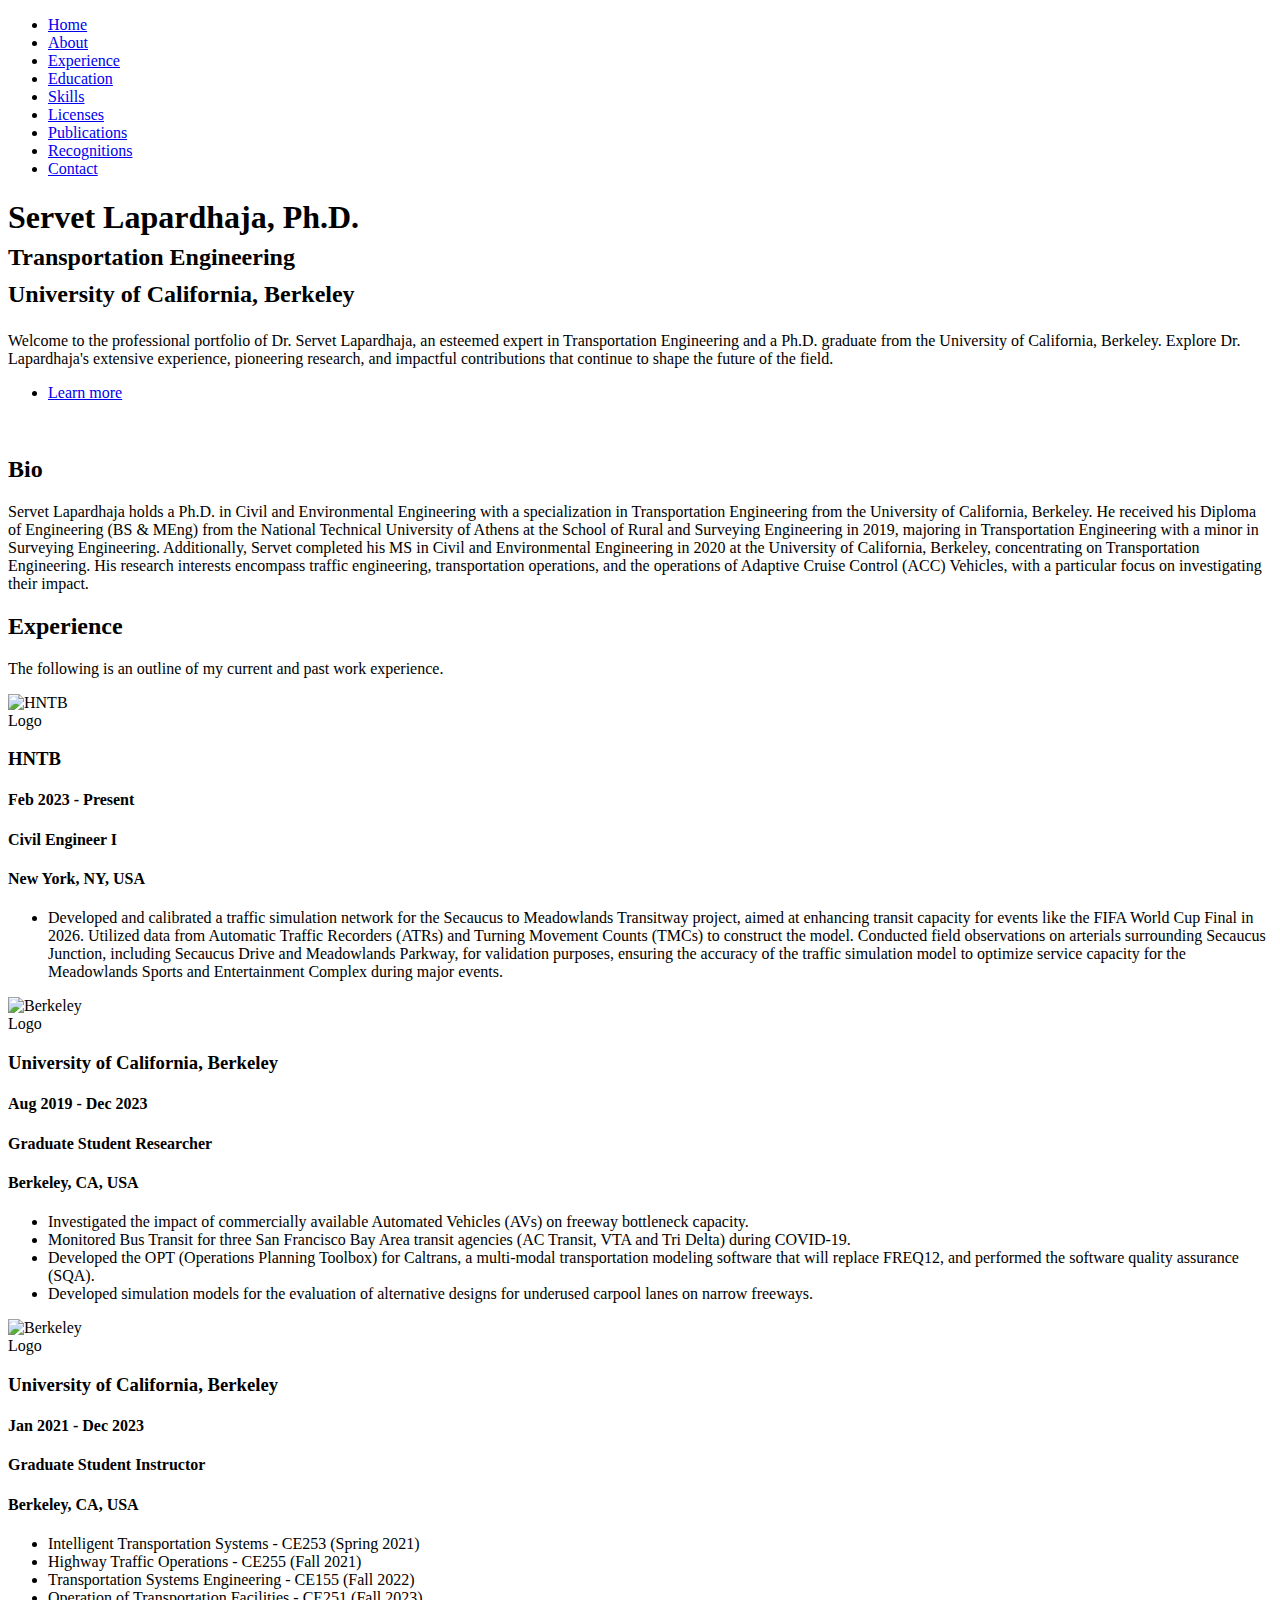
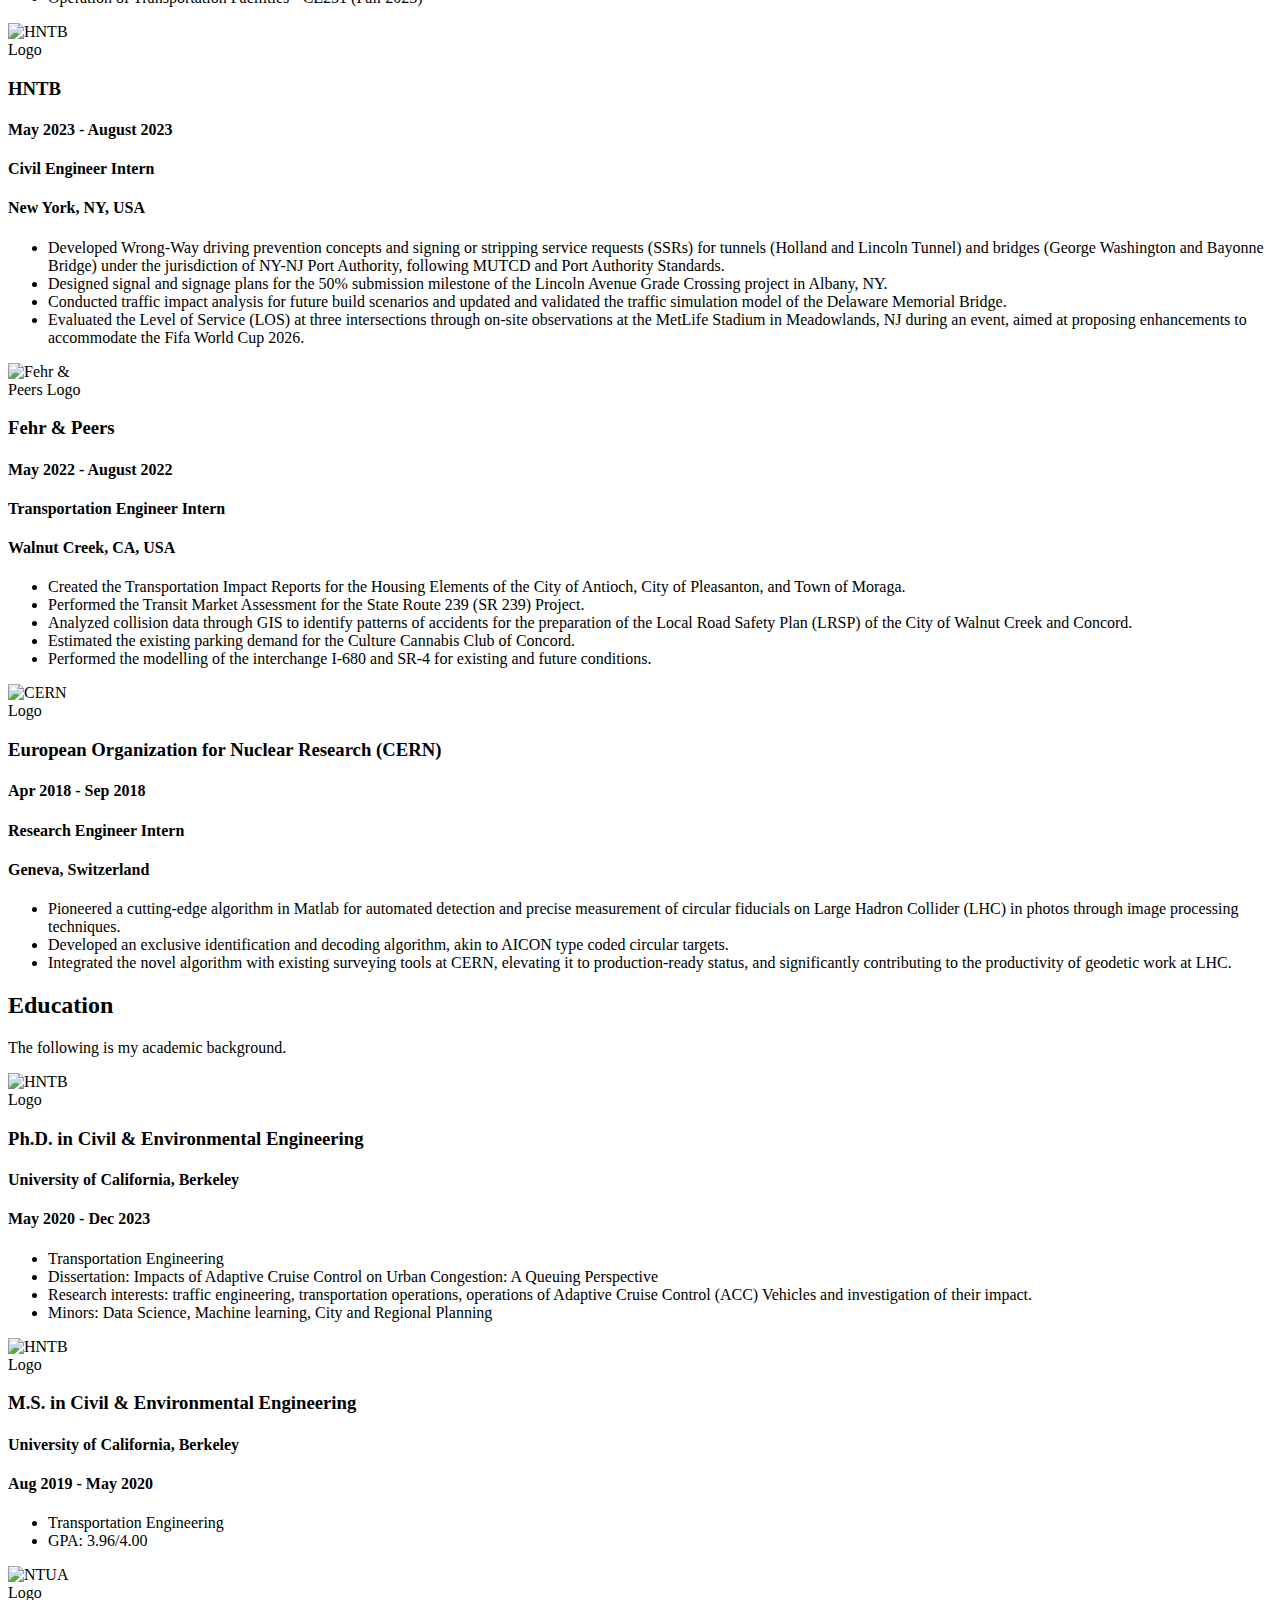
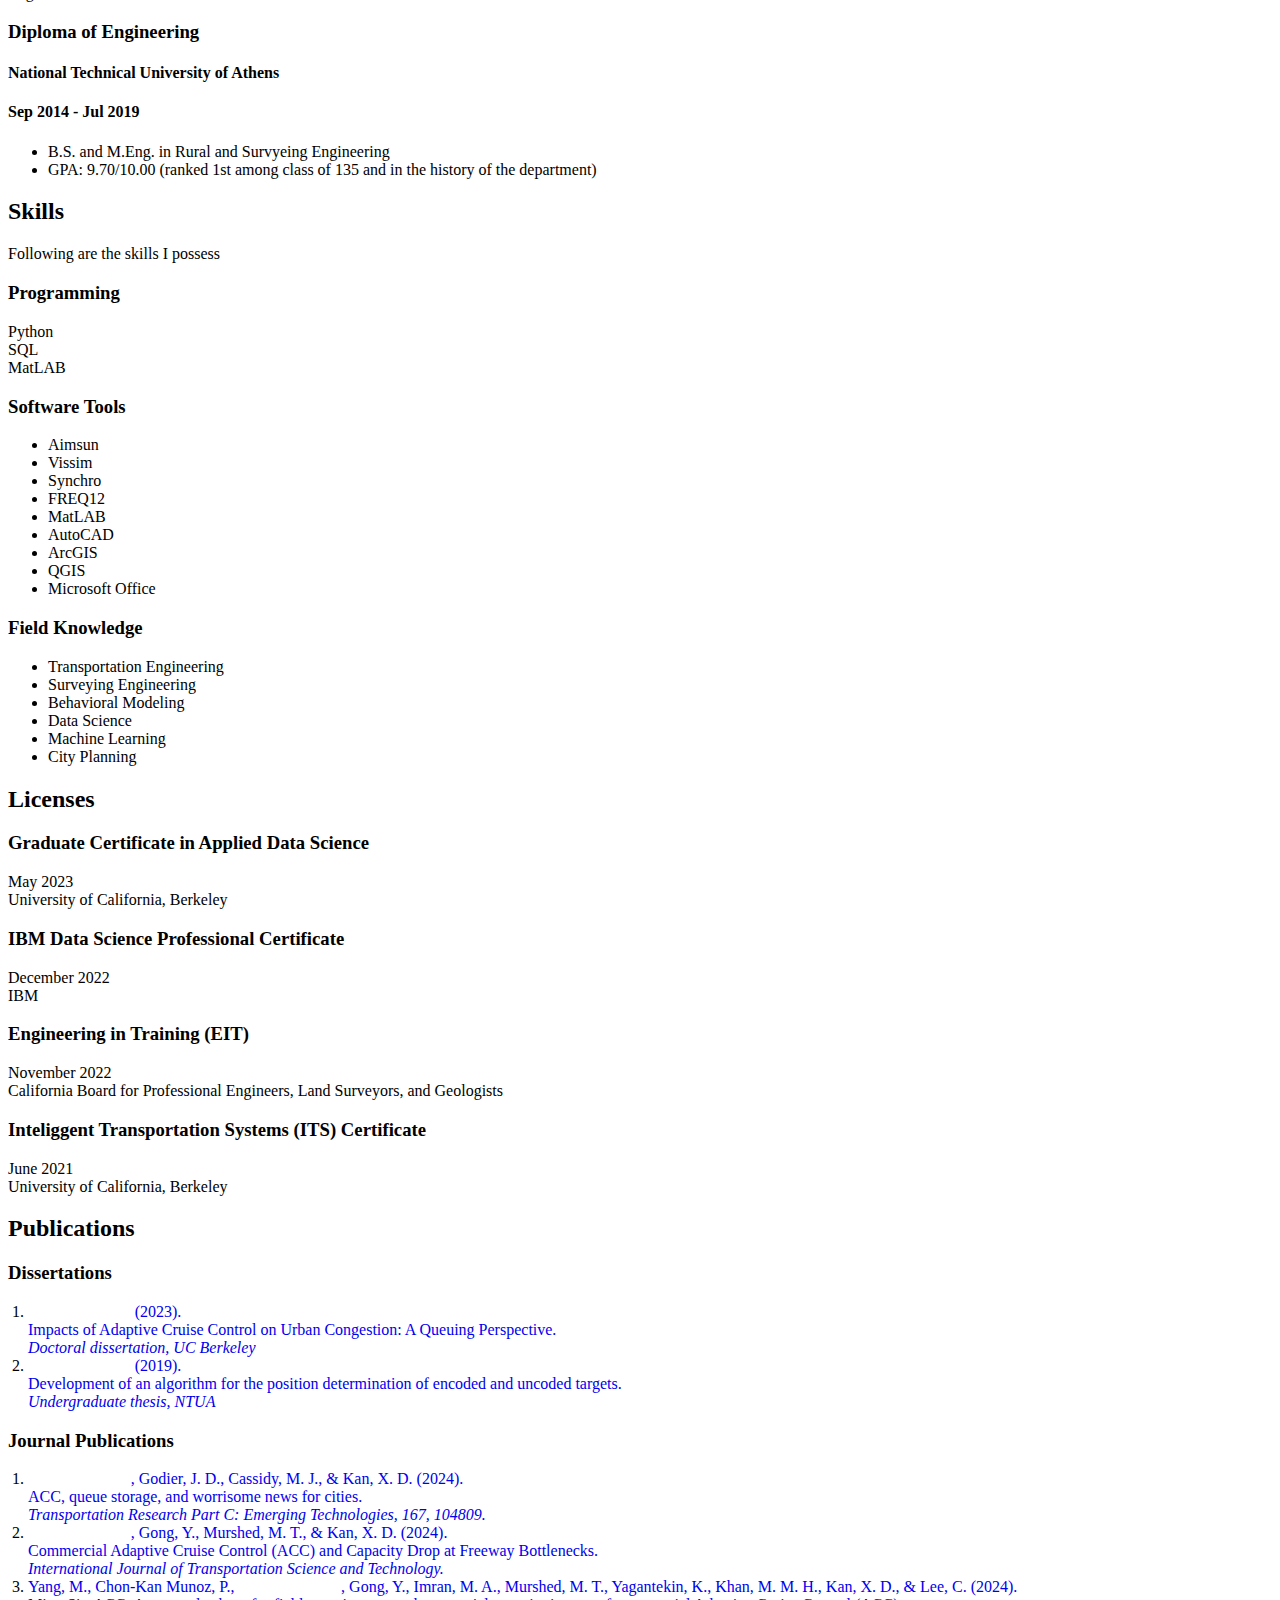
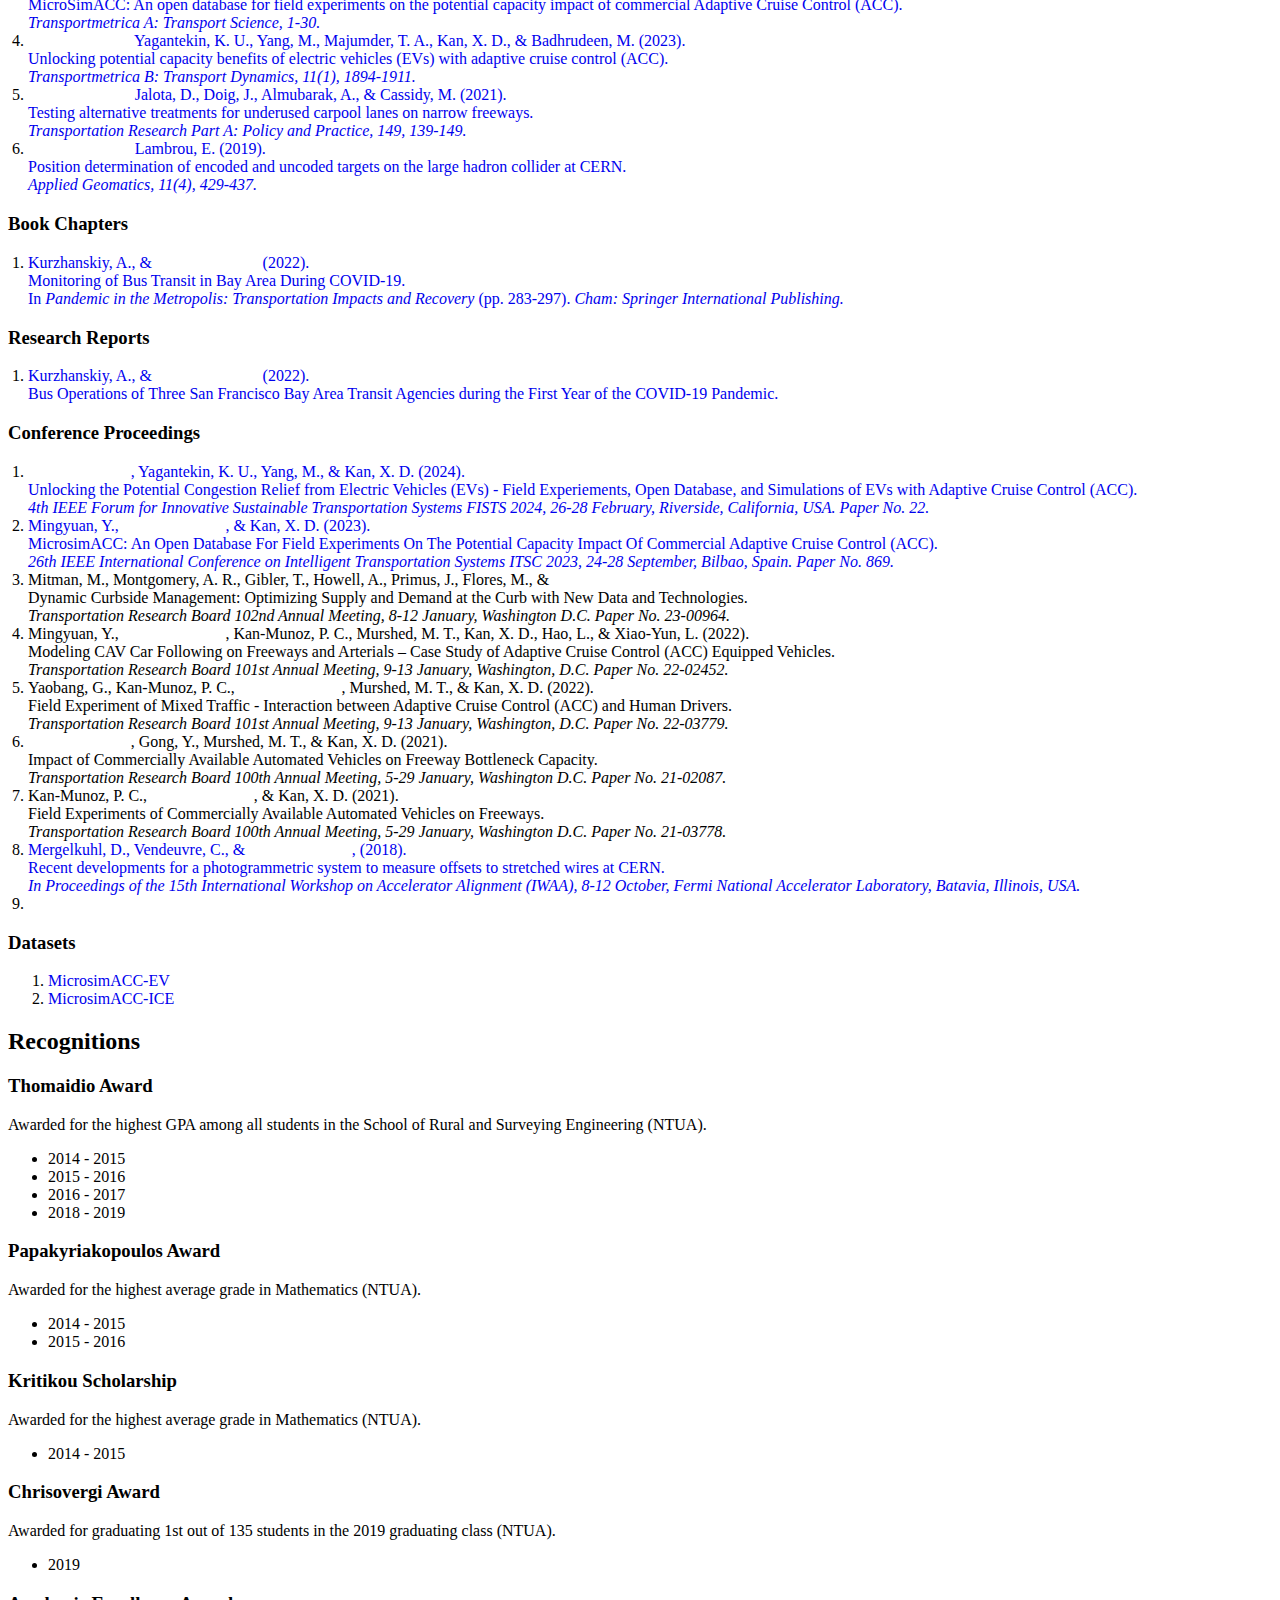
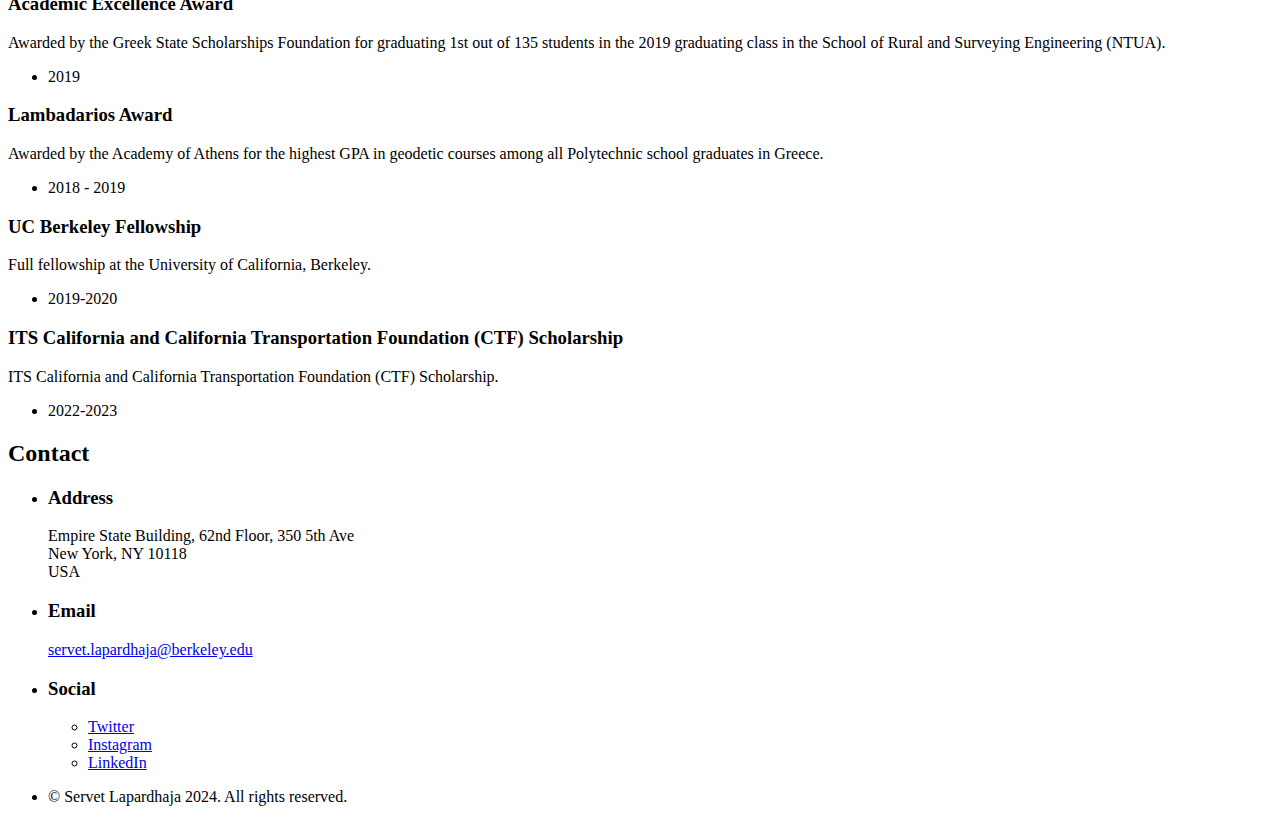
==== index.html @ 812d5b31 "Update index.html" ====
<!DOCTYPE HTML>
<!--
	Hyperspace by HTML5 UP
	html5up.net | @ajlkn
	Free for personal and commercial use under the CCA 3.0 license (html5up.net/license)
-->
<html>
	<head>
		<title>Servet Lapardhaja | Transportation Engineering</title>
		<link rel="icon" href="images/Logo.png" type="image/x-icon">
		<meta charset="utf-8" />
		<meta name="viewport" content="width=device-width, initial-scale=1, user-scalable=no" />
		<link rel="stylesheet" href="assets/css/main.css" />
		<noscript><link rel="stylesheet" href="assets/css/noscript.css" /></noscript>
		<!-- Style for smaller text -->
		<style>
			.small-text {
                font-size: 24px; /* Adjust the size as needed */
                line-height: 1; /* Adjust the line height as needed */
			}

			.company-logo {
				max-width: 75px; /* Adjust the maximum width as needed */
				height: auto; /* Maintain aspect ratio */
			}

			#licenses a {
				text-decoration: none;
				border-bottom: none; /* Removes any dotted or solid lines under the link */
				color: inherit;
			}

			#publications a {
				text-decoration: none;
				border-bottom: none; /* Removes any dotted or solid lines under the link */
			}

						/* Style for the publication list */
			.publication-list {
				list-style-type: decimal; /* Use decimal numbering (1, 2, 3, ...) */
				padding-left: 20px; /* Add some left padding for better readability */
			}

			/* Style for publication titles */
			.publication-list li h3 {
				margin-bottom: 5px; /* Add space below the title */
			}

			/* Mobile Sidebar Toggle Button Styles */
			#mobileSidebarToggle {
			position: fixed;
			top: 10px; /* Adjust the top position as needed */
			left: 10px; /* Adjust the left position as needed */
			cursor: pointer;
			z-index: 1100; /* Make sure it's above the sidebar */
			display: flex;
			flex-direction: column;
			}

			#mobileSidebarToggle span {
			display: block;
			height: 3px;
			width: 20px; /* Adjust the width of the lines as needed */
			background-color: white;
			margin-bottom: 5px; /* Adjust the spacing between lines as needed */
			}

			#mobileSidebar {
				display: none;
				position: fixed;
				width: 100%;
				height: 100%;
				top: 0;
				left: 0;
				background: rgba(0, 0, 0, 0.9);
				z-index: 1000;
			}

			#mobileSidebar nav {
				margin-top: 40px;
			}


			#mobileSidebar a {
			text-decoration: none; /* Remove underline for all links inside the sidebar */
			color: #000; /* Change the color if needed */
			display: block;
			padding: 10px;
			border-bottom: 1px solid #cccccc3f; /* Add a horizontal line between options */
			}

			#mobileSidebar ul {
				list-style: none;
				padding: 0;
				margin: 0;
			}

			#mobileSidebar ul li {
				padding: 10px;
				text-align: center;
			}

			#mobileSidebar ul li a {
				color: white;
				text-decoration: none;
				font-size: 18px;
			}
		</style>
	</head>
	<body class="is-preload">
		<!-- Mobile Sidebar Toggle Button -->
		<div id="mobileSidebarToggle" class="menu-icon">
			<span></span>
			<span></span>
			<span></span>
		</div>
		<!-- Mobile Sidebar -->
		<div id="mobileSidebar">
			<nav>
				<ul>
					<li><a href="#intro" onclick="closeSidebar()">Home </a></li>
					<li><a href="#about" onclick="closeSidebar()">About</a></li>
					<li><a href="#experience" onclick="closeSidebar()">Experience</a></li>
					<li><a href="#education" onclick="closeSidebar()">Education</a></li>
					<li><a href="#skills" onclick="closeSidebar()">Skills</a></li>
					<li><a href="#licenses" onclick="closeSidebar()">Licenses</a></li>
					<li><a href="#publications" onclick="closeSidebar()">Publications</a></li>
					<li><a href="#recognitions" onclick="closeSidebar()">Recognitions</a></li>
					<li><a href="#contact" onclick="closeSidebar()">Contact</a></li>
				</ul>
			</nav>
		</div>
		<!-- Sidebar -->
			<section id="sidebar">
				<div class="inner">
					<nav>
						<ul>
							<li><a href="#intro">Home</a></li>
							<li><a href="#about">About</a></li>
							<li><a href="#experience">Experience</a></li>
							<li><a href="#education">Education</a></li>
							<li><a href="#skills">Skills</a></li>
							<li><a href="#licenses">Licenses</a></li>
							<li><a href="#publications">Publications</a></li>
							<li><a href="#recognitions">Recognitions</a></li>
							<li><a href="#contact">Contact</a></li>
						</ul>
					</nav>
				</div>
			</section>

		<!-- Wrapper -->
			<div id="wrapper">

				<!-- Intro -->
					<section id="intro" class="wrapper style1 fullscreen fade-up">
						<div class="inner">
							<h1>Servet Lapardhaja, Ph.D.<br /><span class="small-text">Transportation Engineering</span><br /><span class="small-text">University of California, Berkeley</span></h1>
							<p>Welcome to the professional portfolio of Dr. Servet Lapardhaja, an esteemed expert in Transportation Engineering and a Ph.D. graduate from the University of California, Berkeley. Explore Dr. Lapardhaja's extensive experience, pioneering research, and impactful contributions that continue to shape the future of the field.</p>
							<ul class="actions">
								<li><a href="#about" class="button scrolly">Learn more</a></li>
							</ul>
						</div>
					</section>

				<!-- about -->
					<section id="about" class="wrapper style2 spotlights">
						<section>
							<a href="#" class="image"><img src="images/profile.jpg" alt="" data-position="25% 25%" /></a>
							<div class="content">
								<div class="inner">
									<h2>Bio</h2>
									<p>
										Servet Lapardhaja holds a Ph.D. in Civil and Environmental Engineering with a specialization in Transportation Engineering from the University of California, Berkeley. He received his Diploma of Engineering (BS & MEng) from the National Technical University of Athens at the School of Rural and Surveying Engineering in 2019, majoring in Transportation Engineering with a minor in Surveying Engineering. Additionally, Servet completed his MS in Civil and Environmental Engineering in 2020 at the University of California, Berkeley, concentrating on Transportation Engineering. His research interests encompass traffic engineering, transportation operations, and the operations of Adaptive Cruise Control (ACC) Vehicles, with a particular focus on investigating their impact.</p>
								</div>
							</div>
						</section>

				<!-- experience -->
					<section id="experience" class="wrapper style3 fade-up">
						<div class="inner">
							<h2>Experience</h2>
							<p>The following is an outline of my current and past work experience.</p>
							<div class="features">
								<section>
									<img src="images/hntb-logo.jfif" alt="HNTB Logo" class="company-logo" />
									<h3>HNTB</h3>
									<h4>Feb 2023 - Present</h4>
									<h4>Civil Engineer I</h4>
									<h4>New York, NY, USA</h4>
									<ul>
										<li>Developed and calibrated a traffic simulation network for the Secaucus to Meadowlands Transitway project, aimed at enhancing transit capacity for events like the FIFA World Cup Final in 2026. Utilized data from Automatic Traffic Recorders (ATRs) and Turning Movement Counts (TMCs) to construct the model. Conducted field observations on arterials surrounding Secaucus Junction, including Secaucus Drive and Meadowlands Parkway, for validation purposes, ensuring the accuracy of the traffic simulation model to optimize service capacity for the Meadowlands Sports and Entertainment Complex during major events.
									</ul>
								</section>
								<section>
									<img src="images/berkeley-logo.jfif" alt="Berkeley Logo" class="company-logo" />
									<h3>University of California, Berkeley</h3>
									<h4>Aug 2019 - Dec 2023</h4>
									<h4>Graduate Student Researcher</h4>
									<h4>Berkeley, CA, USA</h4>
									<ul>
										<li>Investigated the impact of commercially available Automated Vehicles (AVs) on freeway bottleneck capacity. 
										<li>Monitored Bus Transit for three San Francisco Bay Area transit agencies (AC Transit, VTA and Tri Delta) during COVID-19.
										<li>Developed the OPT (Operations Planning Toolbox) for Caltrans, a multi-modal transportation modeling software that will replace FREQ12, and performed the software quality assurance (SQA).
										<li>Developed simulation models for the evaluation of alternative designs for underused carpool lanes on narrow freeways.</li>
									</ul>
								</section>
								<section>
									<img src="images/berkeley-logo.jfif" alt="Berkeley Logo" class="company-logo" />
									<h3>University of California, Berkeley</h3>
									<h4>Jan 2021 - Dec 2023</h4>
									<h4>Graduate Student Instructor</h4>
									<h4>Berkeley, CA, USA</h4>
									<ul>
										<li>Intelligent Transportation Systems - CE253 (Spring 2021)
										<li>Highway Traffic Operations - CE255 (Fall 2021)
										<li>Transportation Systems Engineering - CE155 (Fall 2022)
										<li>Operation of Transportation Facilities - CE251 (Fall 2023)
									</ul>
								</section>
								<section>
									<img src="images/hntb-logo.jfif" alt="HNTB Logo" class="company-logo" />
									<h3>HNTB</h3>
									<h4>May 2023 - August 2023</h4>
									<h4>Civil Engineer Intern</h4>
									<h4>New York, NY, USA</h4>
									<ul>
										<li>Developed Wrong-Way driving prevention concepts and signing or stripping service requests (SSRs) for tunnels (Holland and Lincoln Tunnel) and bridges (George Washington and Bayonne Bridge) under the jurisdiction of NY-NJ Port Authority, following MUTCD and Port Authority Standards.</li>
										<li>Designed signal and signage plans for the 50% submission milestone of the Lincoln Avenue Grade Crossing project in Albany, NY.</li>
										<li>Conducted traffic impact analysis for future build scenarios and updated and validated the traffic simulation model of the Delaware Memorial Bridge.</li>
										<li>Evaluated the Level of Service (LOS) at three intersections through on-site observations at the MetLife Stadium in Meadowlands, NJ during an event, aimed at proposing enhancements to accommodate the Fifa World Cup 2026.</li>
									</ul>
								</section>
								<section>
									<img src="images/fehr-peers.jpg" alt="Fehr & Peers Logo" class="company-logo" />
									<h3>Fehr & Peers</h3>
									<h4>May 2022 - August 2022</h4>
									<h4>Transportation Engineer Intern</h4>
									<h4>Walnut Creek, CA, USA</h4>
									<ul>
										<li>Created the Transportation Impact Reports for the Housing Elements of the City of Antioch, City of Pleasanton, and Town of Moraga.</li>
										<li>Performed the Transit Market Assessment for the State Route 239 (SR 239) Project.</li>
										<li>Analyzed collision data through GIS to identify patterns of accidents for the preparation of the Local Road Safety Plan (LRSP) of the City of Walnut Creek and Concord.</li>
										<li>Estimated the existing parking demand for the Culture Cannabis Club of Concord.</li>
										<li>Performed the modelling of the interchange I-680 and SR-4 for existing and future conditions.</li>
									</ul>
								</section>
								<section>
									<img src="images/cern-logo.jpg" alt="CERN Logo" class="company-logo" />
									<h3>European Organization for Nuclear Research (CERN)</h3>
									<h4>Apr 2018 - Sep 2018</h4>
									<h4>Research Engineer Intern</h4>
									<h4>Geneva, Switzerland</h4>
									<ul>
										<li>Pioneered a cutting-edge algorithm in Matlab for automated detection and precise measurement of circular fiducials on Large Hadron Collider (LHC) in photos through image processing techniques.</li>
										<li>Developed an exclusive identification and decoding algorithm, akin to AICON type coded circular targets.</li>
										<li>Integrated the novel algorithm with existing surveying tools at CERN, elevating it to production-ready status, and significantly contributing to the productivity of geodetic work at LHC.</li>
									</ul>
								</section>
							</div>
						</div>
					</section>


				<!-- Education -->
				<section id="education" class="wrapper style1 fade-up">
					<div class="inner">
						<h2>Education</h2>
						<p>The following is my academic background.</p>
						<div class="features">
							<section>
								<img src="images/berkeley-logo.jfif" alt="HNTB Logo" class="company-logo" />
								<h3>Ph.D. in Civil & Environmental Engineering</h3>
								<h4>University of California, Berkeley</h4>
								<h4>May 2020 - Dec 2023</h4>
								<ul>
									<li>Transportation Engineering
									<li>Dissertation: Impacts of Adaptive Cruise Control on Urban Congestion: A Queuing Perspective
									<li>Research interests: traffic engineering, transportation operations, operations of Adaptive Cruise Control (ACC) Vehicles and investigation of their impact.
									<li>Minors: Data Science, Machine learning, City and Regional Planning
								</ul>
							</section>
							<section>
								<img src="images/berkeley-logo.jfif" alt="HNTB Logo" class="company-logo" />
								<h3>M.S. in Civil & Environmental Engineering</h3>
								<h4>University of California, Berkeley</h4>
								<h4>Aug 2019 - May 2020</h4>
								<ul>
									<li>Transportation Engineering
									<li>GPA: 3.96/4.00
								</ul>
							</section>
							<section>
								<img src="images/ntua-logo.jpg" alt="NTUA Logo" class="company-logo" />
								<h3>Diploma of Engineering</h3>
								<h4>National Technical University of Athens</h4>
								<h4>Sep 2014 - Jul 2019</h4>
								<ul>
									<li>B.S. and M.Eng. in Rural and Survyeing Engineering
									<li>GPA: 9.70/10.00 (ranked 1st among class of 135 and in the history of the department)
								</ul>
							</section>
							<section>

								<ul>
								</ul>
							</section>
						</div>
					</div>
				</section>


				<!-- Skills -->
				<section id="skills" class="wrapper style2 fade-up">
					<div class="inner">
						<h2>Skills</h2>
						<p>Following are the skills I possess</p>
						<div class="features">
							<section>
								<span class="icon solid major fa-code"></span>
								<h3>Programming</h3>
									<li>Python
									<li>SQL
									<li>MatLAB
								</ul>
							</section>
							<section>
								<span class="icon solid major fa-tools"></span>
								<h3>Software Tools</h3>
								<ul>
									<li>Aimsun
									<li>Vissim
									<li>Synchro
									<li>FREQ12
									<li>MatLAB
									<li>AutoCAD
									<li>ArcGIS
									<li>QGIS
									<li>Microsoft Office
								</ul>
							</section>
							<section>
								<span class="icon solid major fa-briefcase"></span>
								<h3>Field Knowledge</h4>
								<ul>
									<li>Transportation Engineering
									<li>Surveying Engineering
									<li>Behavioral Modeling	
									<li>Data Science
									<li>Machine Learning
									<li>City Planning		
								</ul>
							</section>
							<section>

								<ul>
								</ul>
							</section>
						</div>
					</div>
				</section>


				<!-- Licenses -->
				<section id="licenses" class="wrapper style1 fade-up">
					<div class="inner">
						<h2>Licenses</h2>
							<section>
								<h3>Graduate Certificate in Applied Data Science</h3>
								<p>May 2023 
								<br>University of California, Berkeley</p>
							</section>
							<section>
								<h3><a href="https://www.coursera.org/account/accomplishments/specialization/certificate/45Y8SQ6S2AE6" target="_blank">IBM Data Science Professional Certificate</a></h3>
								<p>December 2022 
								<br>IBM</p>
							</section>
							<section>
								<h3><a href="https://account.ncees.org/rn/2076739-1553832-6fdd2c0" target="_blank">Engineering in Training (EIT)</a></h3>
								<p>November 2022 
								<br>California Board for Professional Engineers, Land Surveyors, and Geologists</p>
							</section>
							<section>
								<h3>Inteliggent Transportation Systems (ITS) Certificate</h3>
								<p>June 2021 
								<br>University of California, Berkeley</p>
							</section>
						</div>
					</section>

					<!-- Publications -->
					<section id="publications" class="wrapper style1 fade-up">
						<div class="inner">
							<h2>Publications</h2>


							<!-- Dissertations -->
							<span class="icon solid major fa-book-open"></span>
							<h3>Dissertations</h3>
							<ol class="publication-list">
								<li>
									<a href="https://escholarship.org/uc/item/36d9r9cw" target="_blank" style="text-decoration: none;">
										<b style="color: white;"> Lapardhaja, S.</b> (2023). <br>
										Impacts of Adaptive Cruise Control on Urban Congestion: A Queuing Perspective. <br>
										<em>Doctoral dissertation, UC Berkeley</em>
									</a>
								</li>

								<li>
									<a href="https://dspace.lib.ntua.gr/xmlui/bitstream/handle/123456789/49080/Report_Servet_Lapardhaja_final.pdf?sequence=1" target="_blank" style="text-decoration: none;">
										<b style="color: white;"> Lapardhaja, S.</b> (2019). <br>
										Development of an algorithm for the position determination of encoded and uncoded targets. <br>
										<em>Undergraduate thesis, NTUA</em>
									</a>
								</li>
							</ol>

							<!-- Journal Publications -->
							<span class="icon solid major fa-newspaper"></span>
							<h3>Journal Publications</h3>
							<ol class="publication-list">

								<li>
									<a href="https://doi.org/10.1016/j.trc.2024.104809" target="_blank" style="text-decoration: none;">
										<b style="color: white;">Lapardhaja, S.</b>, Godier, J. D., Cassidy, M. J., & Kan, X. D. (2024).<br>
										ACC, queue storage, and worrisome news for cities.<br>
										<em>Transportation Research Part C: Emerging Technologies, 167, 104809.</em>
									</a>
								</li>	
								<li>
									<a href="https://doi.org/10.1016/j.ijtst.2024.07.011" target="_blank" style="text-decoration: none;">
										<b style="color: white;">Lapardhaja, S.</b>, Gong, Y., Murshed, M. T., & Kan, X. D. (2024).<br>
										Commercial Adaptive Cruise Control (ACC) and Capacity Drop at Freeway Bottlenecks.<br>
										<em>International Journal of Transportation Science and Technology.</em>
									</a>
								</li>								
								<li>
									<a href="https://doi.org/10.1080/23249935.2024.2349921" target="_blank" style="text-decoration: none;">
										Yang, M., Chon-Kan Munoz, P., <b style="color: white;">Lapardhaja, S.</b>, Gong, Y., Imran, M. A., Murshed, M. T., Yagantekin, K., Khan, M. M. H., Kan, X. D., & Lee, C. (2024).<br>
										MicroSimACC: An open database for field experiments on the potential capacity impact of commercial Adaptive Cruise Control (ACC).<br>
										<em>Transportmetrica A: Transport Science, 1-30.</em>
									</a>
								</li>
								<li>
									<a href="https://doi.org/10.1080/21680566.2023.2271668" target="_blank" style="text-decoration: none;">
										<b style="color: white;">Lapardhaja, S.</b>
										Yagantekin, K. U., Yang, M., Majumder, T. A., Kan, X. D., & Badhrudeen, M. (2023).<br>
										Unlocking potential capacity benefits of electric vehicles (EVs) with adaptive cruise control (ACC).<br>
										<em>Transportmetrica B: Transport Dynamics, 11(1), 1894-1911.</em>
									</a>
								</li>
								<li>
									<a href="https://doi.org/10.1016/j.tra.2021.05.002" target="_blank" style="text-decoration: none;">
										<b style="color: white;">Lapardhaja, S.</b>
										Jalota, D., Doig, J., Almubarak, A., & Cassidy, M. (2021).<br>
										Testing alternative treatments for underused carpool lanes on narrow freeways.<br>
										<em>Transportation Research Part A: Policy and Practice, 149, 139-149.</em>
									</a>
								</li>
								<li>
									<a href="https://doi.org/10.1007/s12518-019-00274-7" target="_blank" style="text-decoration: none;">
										<b style="color: white;">Lapardhaja, S.</b>
										Lambrou, E. (2019).<br>
										Position determination of encoded and uncoded targets on the large hadron collider at CERN.<br>
										<em>Applied Geomatics, 11(4), 429-437.</em>
									</a>
								</li>
								<!-- Add more journal publications as needed -->
							</ol>

							<!-- Book Chapters -->
							<span class="icon solid major fa-book"></span>
							<h3>Book Chapters</h3>
							<ol class="publication-list">
								<li>
									<a href="https://link.springer.com/chapter/10.1007/978-3-031-00148-2_18" target="_blank" style="text-decoration: none;">
										Kurzhanskiy, A., & <b style="color: white;"> Lapardhaja, S.</b> (2022). <br>
										Monitoring of Bus Transit in Bay Area During COVID-19. <br>
										In <em>Pandemic in the Metropolis: Transportation Impacts and Recovery</em> (pp. 283-297). <em>Cham: Springer International Publishing.</em>
									</a>
								</li>
								<!-- Add more book chapters as needed -->
							</ol>

							<!-- Research Reports -->
							<span class="icon solid major fa-atlas"></span>
							<h3>Research Reports</h3>
							<ol class="publication-list">
								<li>
									<a href="https://escholarship.org/uc/item/5cf8s117" target="_blank" style="text-decoration: none;">
										Kurzhanskiy, A., & <b style="color: white;"> Lapardhaja, S.</b> (2022). <br>
										Bus Operations of Three San Francisco Bay Area Transit Agencies during the First Year of the COVID-19 Pandemic.
									</a>
								</li>
								<!-- Add more research reports as needed -->
							</ol>

							<!-- Conference Proceedings -->
							<span class="icon solid major fa-desktop"></span>
							<h3>Conference Proceedings</h3>
							<ol class="publication-list">

								<li>
									<a href="https://doi.org/10.1109/FISTS60717.2024.10485597" target="_blank" style="text-decoration: none;">
										<b style="color: white;">Lapardhaja, S.</b>, Yagantekin, K. U., Yang, M., & Kan, X. D. (2024).<br>
										Unlocking the Potential Congestion Relief from Electric Vehicles (EVs) - Field Experiements, Open Database, and Simulations of EVs with Adaptive Cruise Control (ACC).<br>
										<em>4th IEEE Forum for Innovative Sustainable Transportation Systems FISTS 2024, 26-28 February, Riverside, California, USA. Paper No. 22.</em>
									</a>
								<li>
									<a href="https://doi.org/10.1109/ITSC57777.2023.10421910" target="_blank" style="text-decoration: none;">
										Mingyuan, Y., <b style="color: white;"> Lapardhaja, S.</b>, & Kan, X. D. (2023).<br>
										MicrosimACC: An Open Database For Field Experiments On The Potential Capacity Impact Of Commercial Adaptive Cruise Control (ACC). <br>
										<em>26th IEEE International Conference on Intelligent Transportation Systems ITSC 2023, 24-28 September, Bilbao, Spain. Paper No. 869.</em>
									</a>
								</li>
								<li>
									Mitman, M., Montgomery, A. R., Gibler, T., Howell, A., Primus, J., Flores, M., & <b style="color: white;"> Lapardhaja, S. (2023).</b> <br>
									Dynamic Curbside Management: Optimizing Supply and Demand at the Curb with New Data and Technologies.<br>
									<em>Transportation Research Board 102nd Annual Meeting, 8-12 January, Washington D.C. Paper No. 23-00964.</em>
								</li>
								<li>
									Mingyuan, Y., <b style="color: white;"> Lapardhaja, S.</b>, Kan-Munoz, P. C., Murshed, M. T., Kan, X. D., Hao, L., &  Xiao-Yun, L. (2022).<br>
									Modeling CAV Car Following on Freeways and Arterials – Case Study of Adaptive Cruise Control (ACC) Equipped Vehicles.<br>
									<em>Transportation Research Board 101st Annual Meeting, 9-13 January, Washington, D.C. Paper No. 22-02452.</em>
								</li>
								<li>
									Yaobang, G., Kan-Munoz, P. C., <b style="color: white;"> Lapardhaja, S.</b>, Murshed, M. T., & Kan, X. D. (2022).<br>
									Field Experiment of Mixed Traffic - Interaction between Adaptive Cruise Control (ACC) and Human Drivers.<br>
									<em>Transportation Research Board 101st Annual Meeting, 9-13 January, Washington, D.C. Paper No. 22-03779.</em>
								</li>
								<li>
									<b style="color: white;"> Lapardhaja, S.</b>, Gong, Y., Murshed, M. T., & Kan, X. D. (2021).<br>
									Impact of Commercially Available Automated Vehicles on Freeway Bottleneck Capacity.<br>
									<em>Transportation Research Board 100th Annual Meeting, 5-29 January, Washington D.C. Paper No. 21-02087.</em>
								</li>
								<li>
									Kan-Munoz, P. C., <b style="color: white;"> Lapardhaja, S.</b>, & Kan, X. D. (2021). <br>
									Field Experiments of Commercially Available Automated Vehicles on Freeways.<br>
									<em>Transportation Research Board 100th Annual Meeting, 5-29 January, Washington D.C. Paper No. 21-03778.</em>
								</li>
								<li>
									<a href="https://indico.fnal.gov/event/16262/contributions/36457/attachments/22541/27959/IWAA2018_WirePhotogrammetry_Final.pdf" target="_blank" style="text-decoration: none;">
										Mergelkuhl, D., Vendeuvre, C., & <b style="color: white;"> Lapardhaja, S.</b>, (2018). <br>
										Recent developments for a photogrammetric system to measure offsets to stretched wires at CERN.<br>
										<em>In Proceedings of the 15th International Workshop on Accelerator Alignment (IWAA), 8-12 October, Fermi National Accelerator Laboratory, Batavia, Illinois, USA.</em>
									</a>
								<li>
								<!-- Add more conference proceedings as needed -->
							</ol>


							<!-- Datasets -->
							<span class="icon solid major fa-database"></span>
							<h3>Datasets</h3>
							<ol class="datasets">
								<li>
									<a href="https://github.com/microSIM-ACC/EV" target="_blank" style="text-decoration: none;">
										MicrosimACC-EV<br>
									</a>
								</li>

								<li>
									<a href="https://github.com/microSIM-ACC/ICE" target="_blank" style="text-decoration: none;">
										MicrosimACC-ICE<br>
									</a>
								</li>
							</ol>
						</div>
					</section>


					<!-- Recognitions -->
					<section id="recognitions" class="wrapper style1 fade-up">
						<div class="inner">
							<h2>Recognitions</h2>

							<!-- Thomaidio Award -->
							<section>
								<h3>Thomaidio Award</h3>
								<p>Awarded for the highest GPA among all students in the School of Rural and Surveying Engineering (NTUA).</p>
								<ul>
									<li>2014 - 2015</li>
									<li>2015 - 2016</li>
									<li>2016 - 2017</li>
									<li>2018 - 2019</li>
								</ul>
							</section>

							<!-- Papakyriakopoulos Award -->
							<section>
								<h3>Papakyriakopoulos Award</h3>
								<p>Awarded for the highest average grade in Mathematics (NTUA).</p>
								<ul>
									<li>2014 - 2015</li>
									<li>2015 - 2016</li>
								</ul>
							</section>

							<!-- Kritikou Scholarship -->
							<section>
								<h3>Kritikou Scholarship</h3>
								<p>Awarded for the highest average grade in Mathematics (NTUA).</p>
								<ul>
									<li>2014 - 2015</li>
								</ul>
							</section>

							<!-- Chrisovergi Award -->
							<section>
								<h3>Chrisovergi Award</h3>
								<p>Awarded for graduating 1st out of 135 students in the 2019 graduating class (NTUA).</p>
								<ul>
									<li>2019</li>
								</ul>
							</section>

							<!-- Academic Excellence Award -->
							<section>
								<h3>Academic Excellence Award</h3>
								<p>Awarded by the Greek State Scholarships Foundation for graduating 1st out of 135 students in the 2019 graduating class in the School of Rural and Surveying Engineering (NTUA).</p>
								<ul>
									<li>2019</li>
								</ul>
							</section>

							<!-- Lambadarios Award -->
							<section>
								<h3>Lambadarios Award</h3>
								<p>Awarded by the Academy of Athens for the highest GPA in geodetic courses among all Polytechnic school graduates in Greece.</p>
								<ul>
									<li>2018 - 2019</li>
								</ul>
							</section>

							<!-- UC Berkeley Fellowship -->
							<section>
								<h3>UC Berkeley Fellowship</h3>
								<p>Full fellowship at the University of California, Berkeley.</p>
								<ul>
									<li>2019-2020</li>
								</ul>
							</section>

							<!-- ITS California and CTF Scholarship -->
							<section>
								<h3>ITS California and California Transportation Foundation (CTF) Scholarship</h3>
								<p>ITS California and California Transportation Foundation (CTF) Scholarship.</p>
								<ul>
									<li>2022-2023</li>
								</ul>
							</section>
						</div>
					</section>
					<!-- Contact -->
				<section id="contact" class="wrapper style2 fade-up">
					<div class="inner">
						<h2>Contact</h2>
							<section>
								<ul class="contact">
									<li>
										<h3>Address</h3>
										<span>Empire State Building, 62nd Floor, 350 5th Ave<br />
											New York, NY 10118<br />
										USA</span>
									</li>
									<li>
										<h3>Email</h3>
										<a href="mailto:servet.lapardhaja@berkeley.edu">servet.lapardhaja@berkeley.edu</a>
									</li>
									<li>
										<h3>Social</h3>
										<ul class="icons">
											<li><a href="https://twitter.com/servetlap?lang=en" class="icon brands fa-twitter"><span class="label">Twitter</span></a></li>
											<li><a href="https://www.instagram.com/sevilap29/" class="icon brands fa-instagram"><span class="label">Instagram</span></a></li>
											<li><a href="https://www.linkedin.com/in/servetlapardhaja/" class="icon brands fa-linkedin-in"><span class="label">LinkedIn</span></a></li>
										</ul>
									</li>
								</ul>
							</section>
						</div>
					</div>
				</section>

			</div>

		<!-- Footer -->
			<footer id="footer" class="wrapper style1-alt">
				<div class="inner">
					<ul class="menu">
						<li>&copy; Servet Lapardhaja 2024. All rights reserved.
					</ul>
				</div>
			</footer>

		<!-- Scripts -->
			<script src="assets/js/jquery.min.js"></script>
			<script src="assets/js/jquery.scrollex.min.js"></script>
			<script src="assets/js/jquery.scrolly.min.js"></script>
			<script src="assets/js/browser.min.js"></script>
			<script src="assets/js/breakpoints.min.js"></script>
			<script src="assets/js/util.js"></script>
			<script src="assets/js/main.js"></script>
			<script src="assets/js/sidebar.js"></script>
		</div>
	</body>
</html>
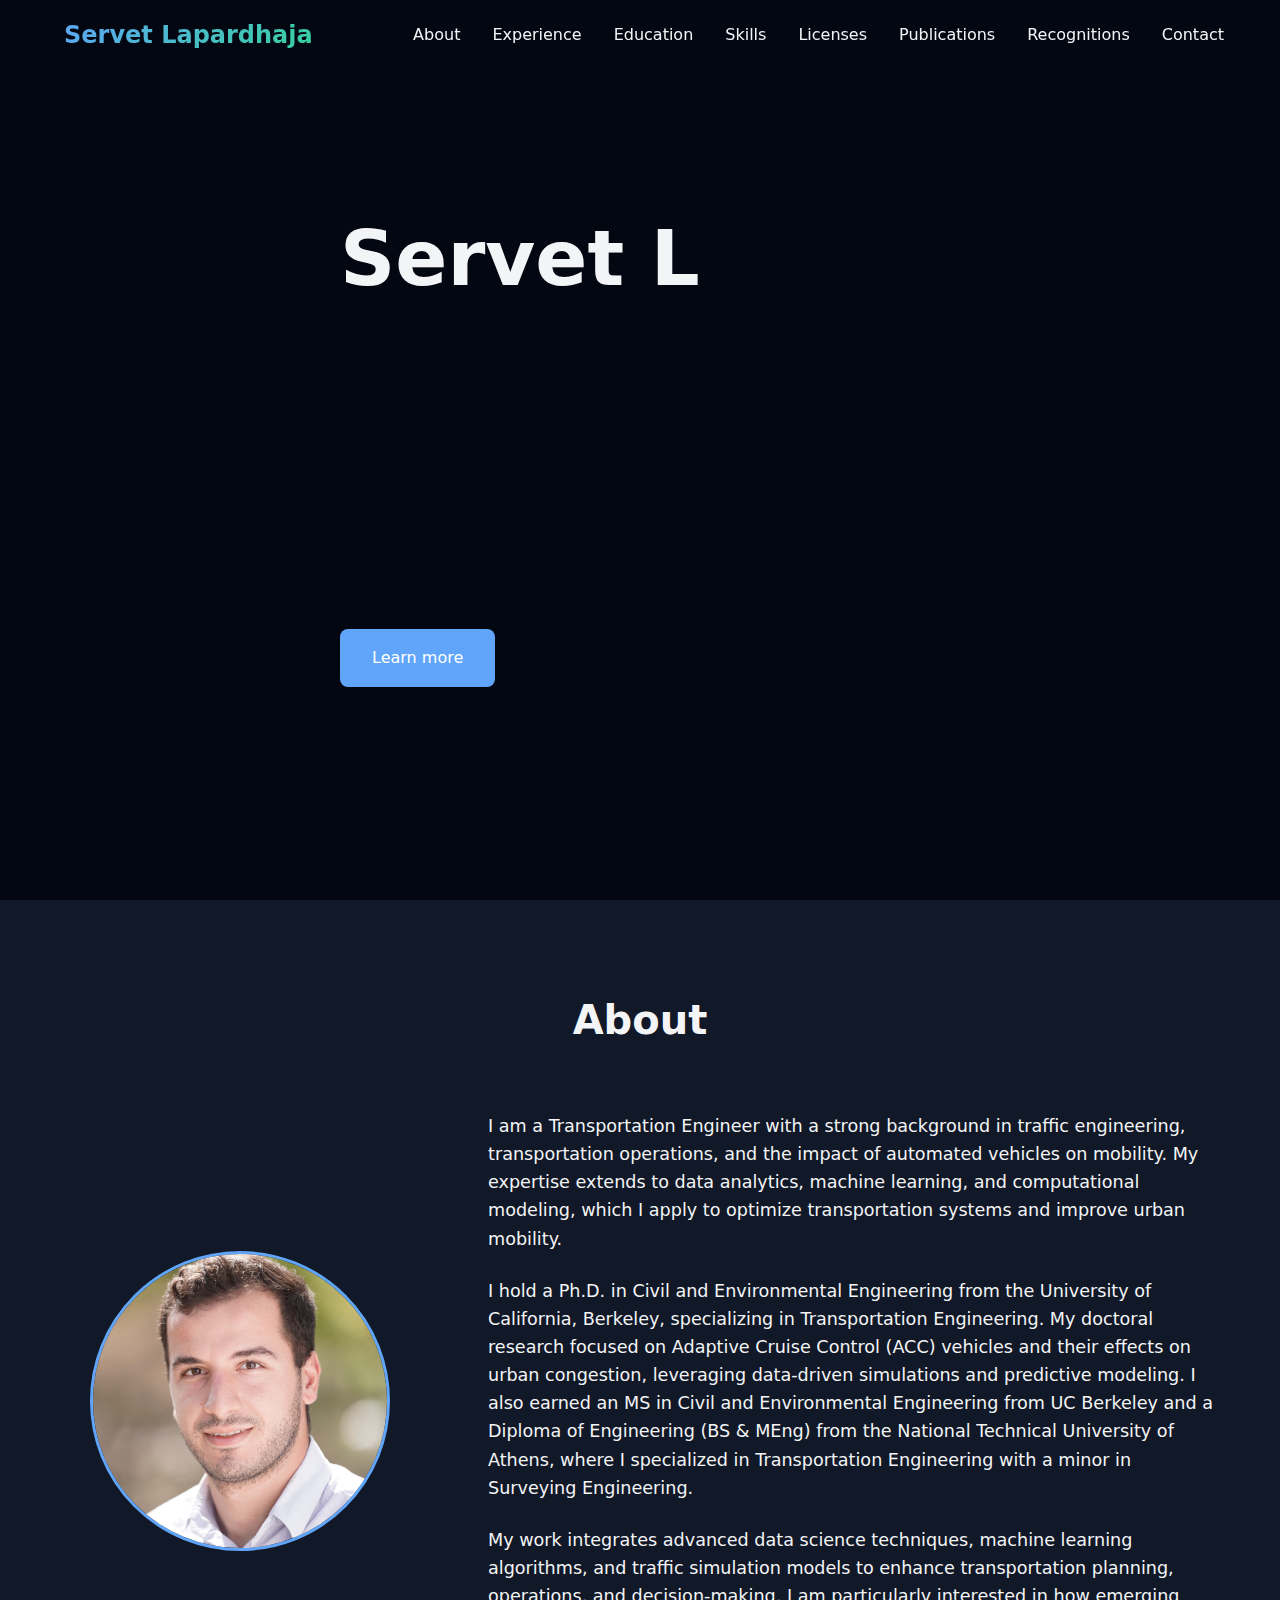
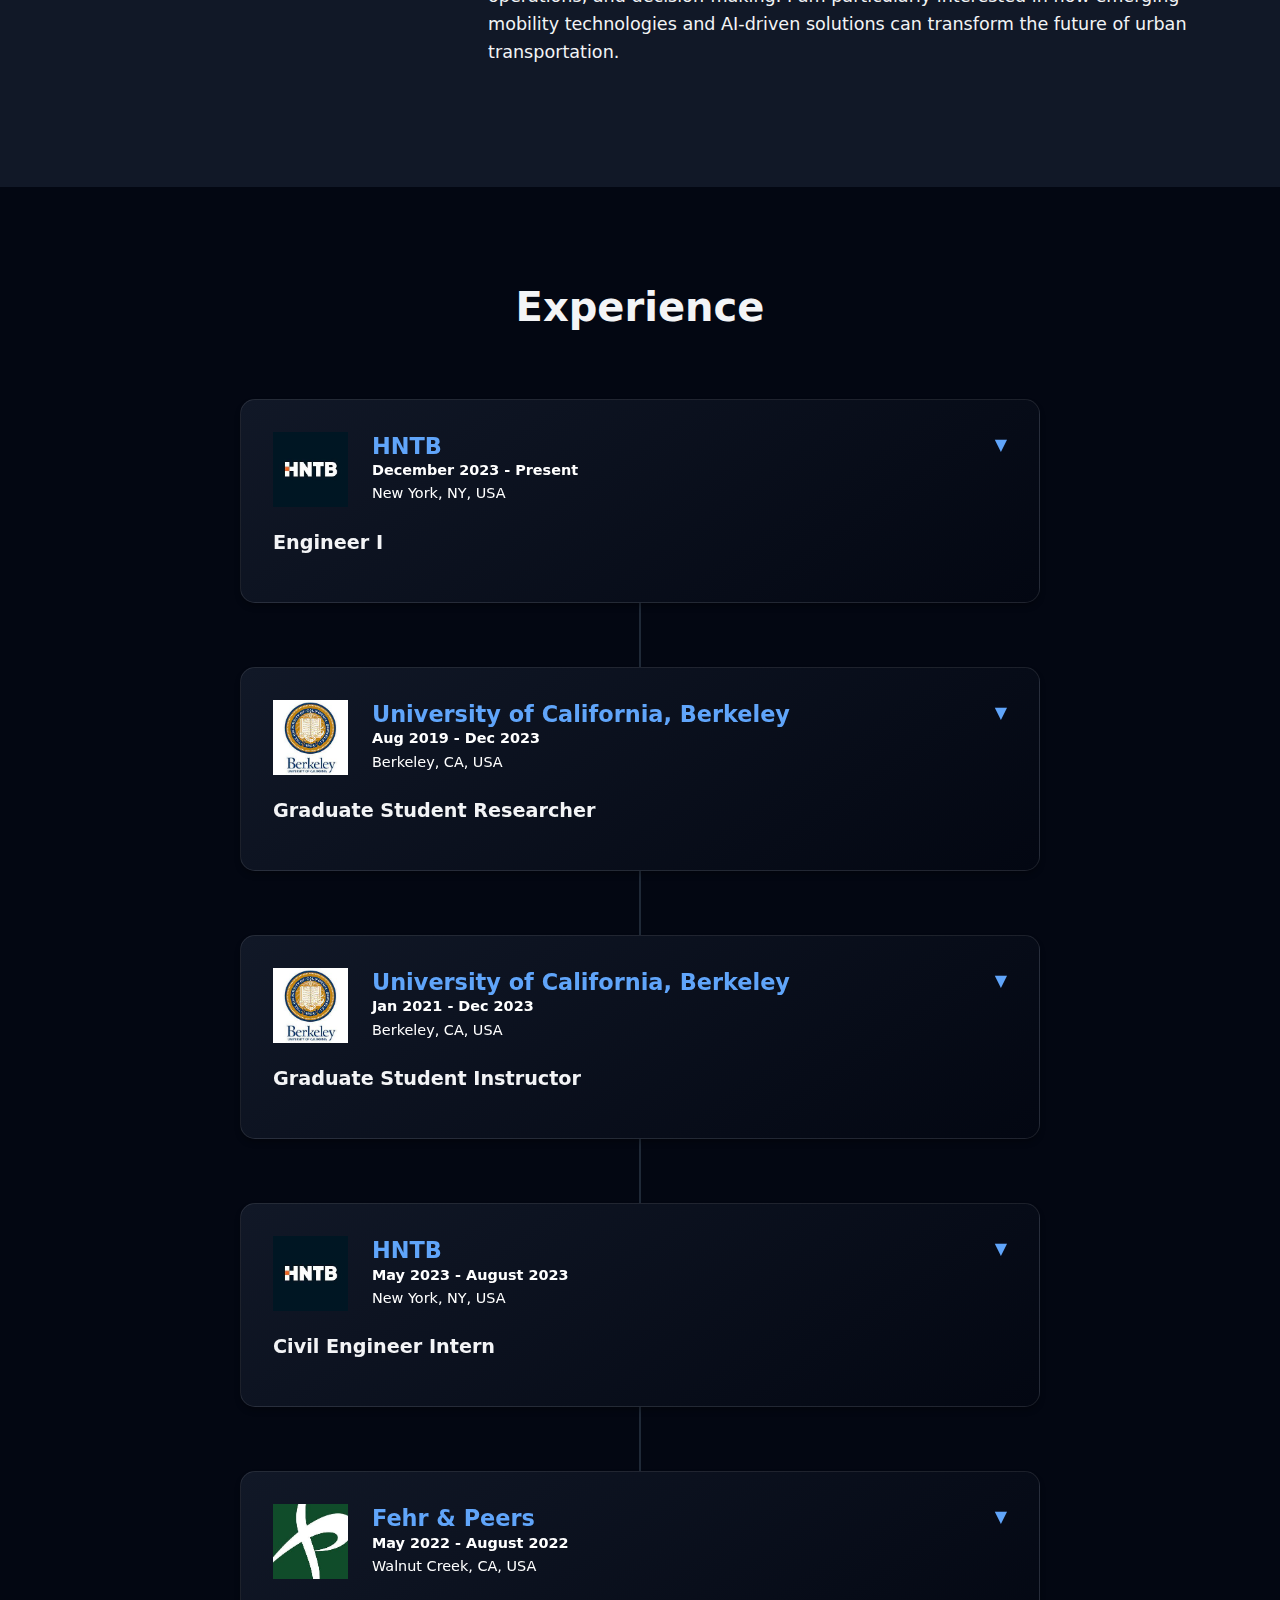
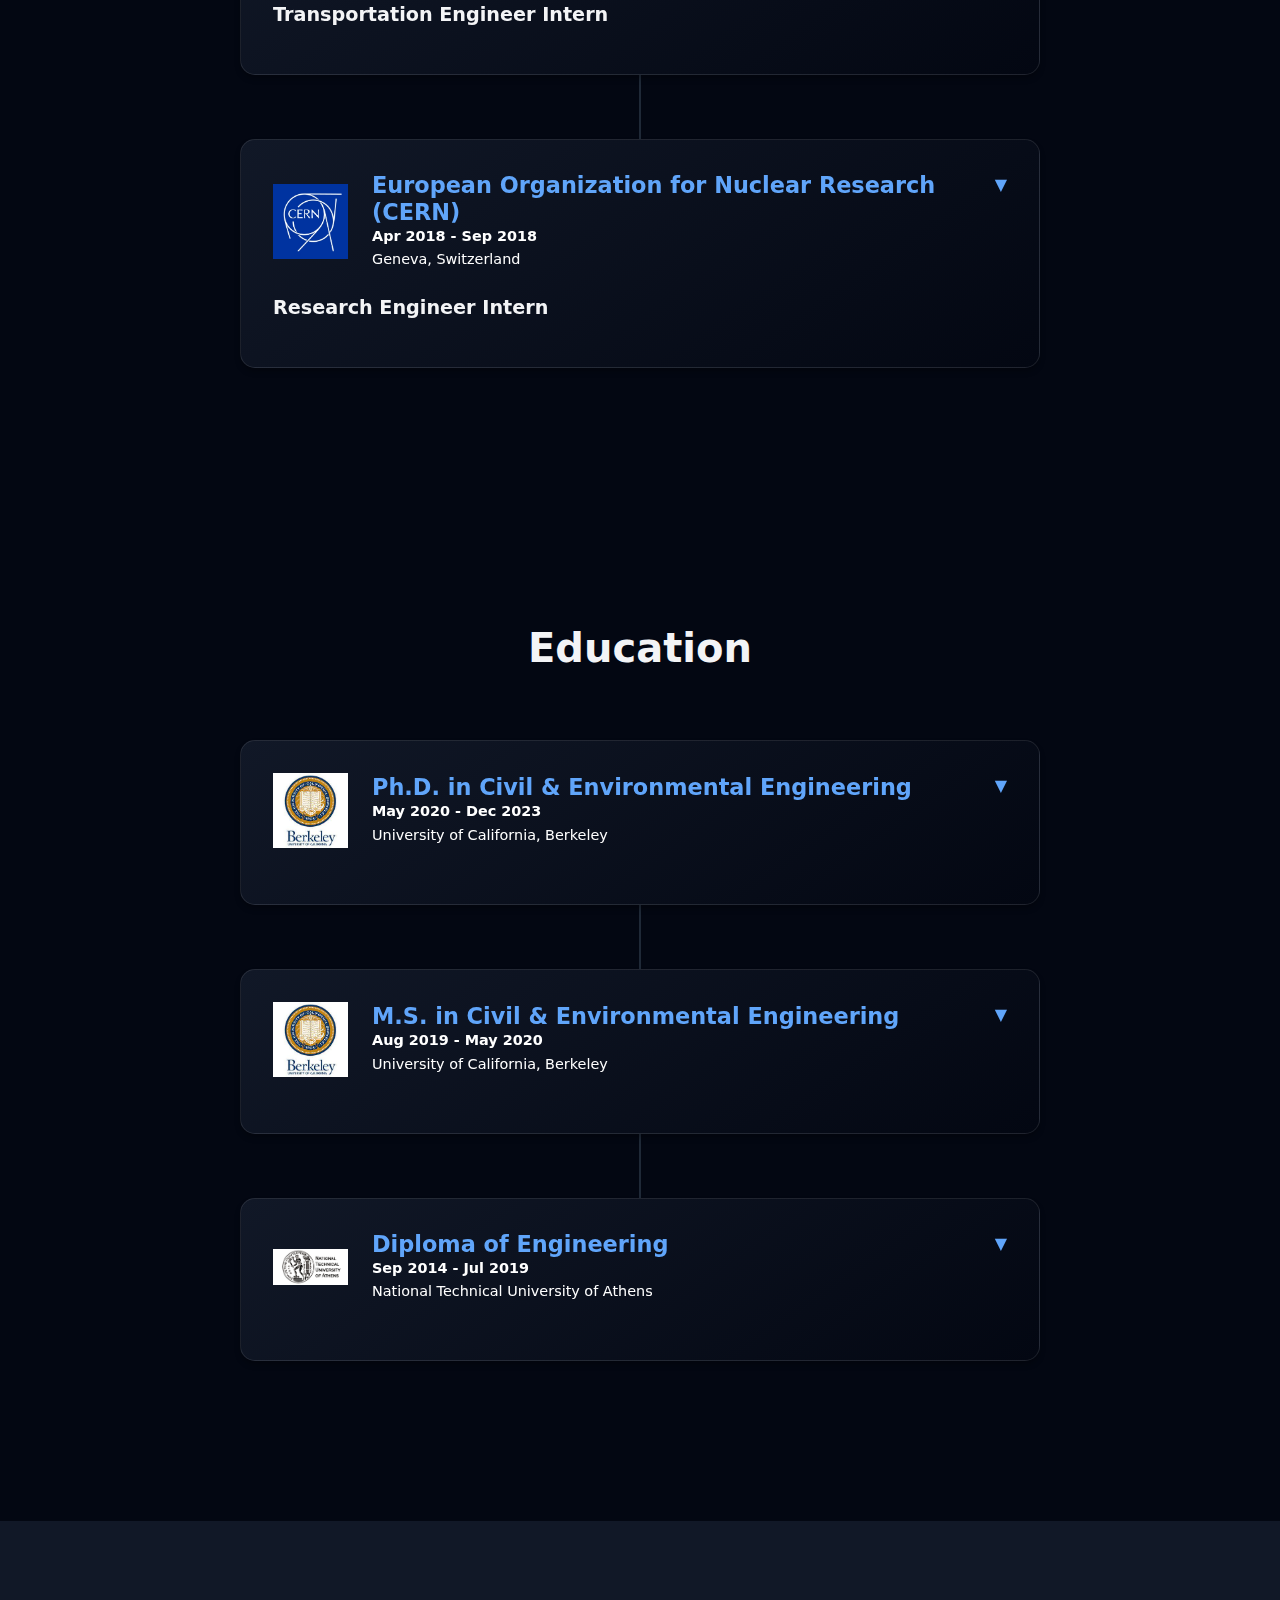
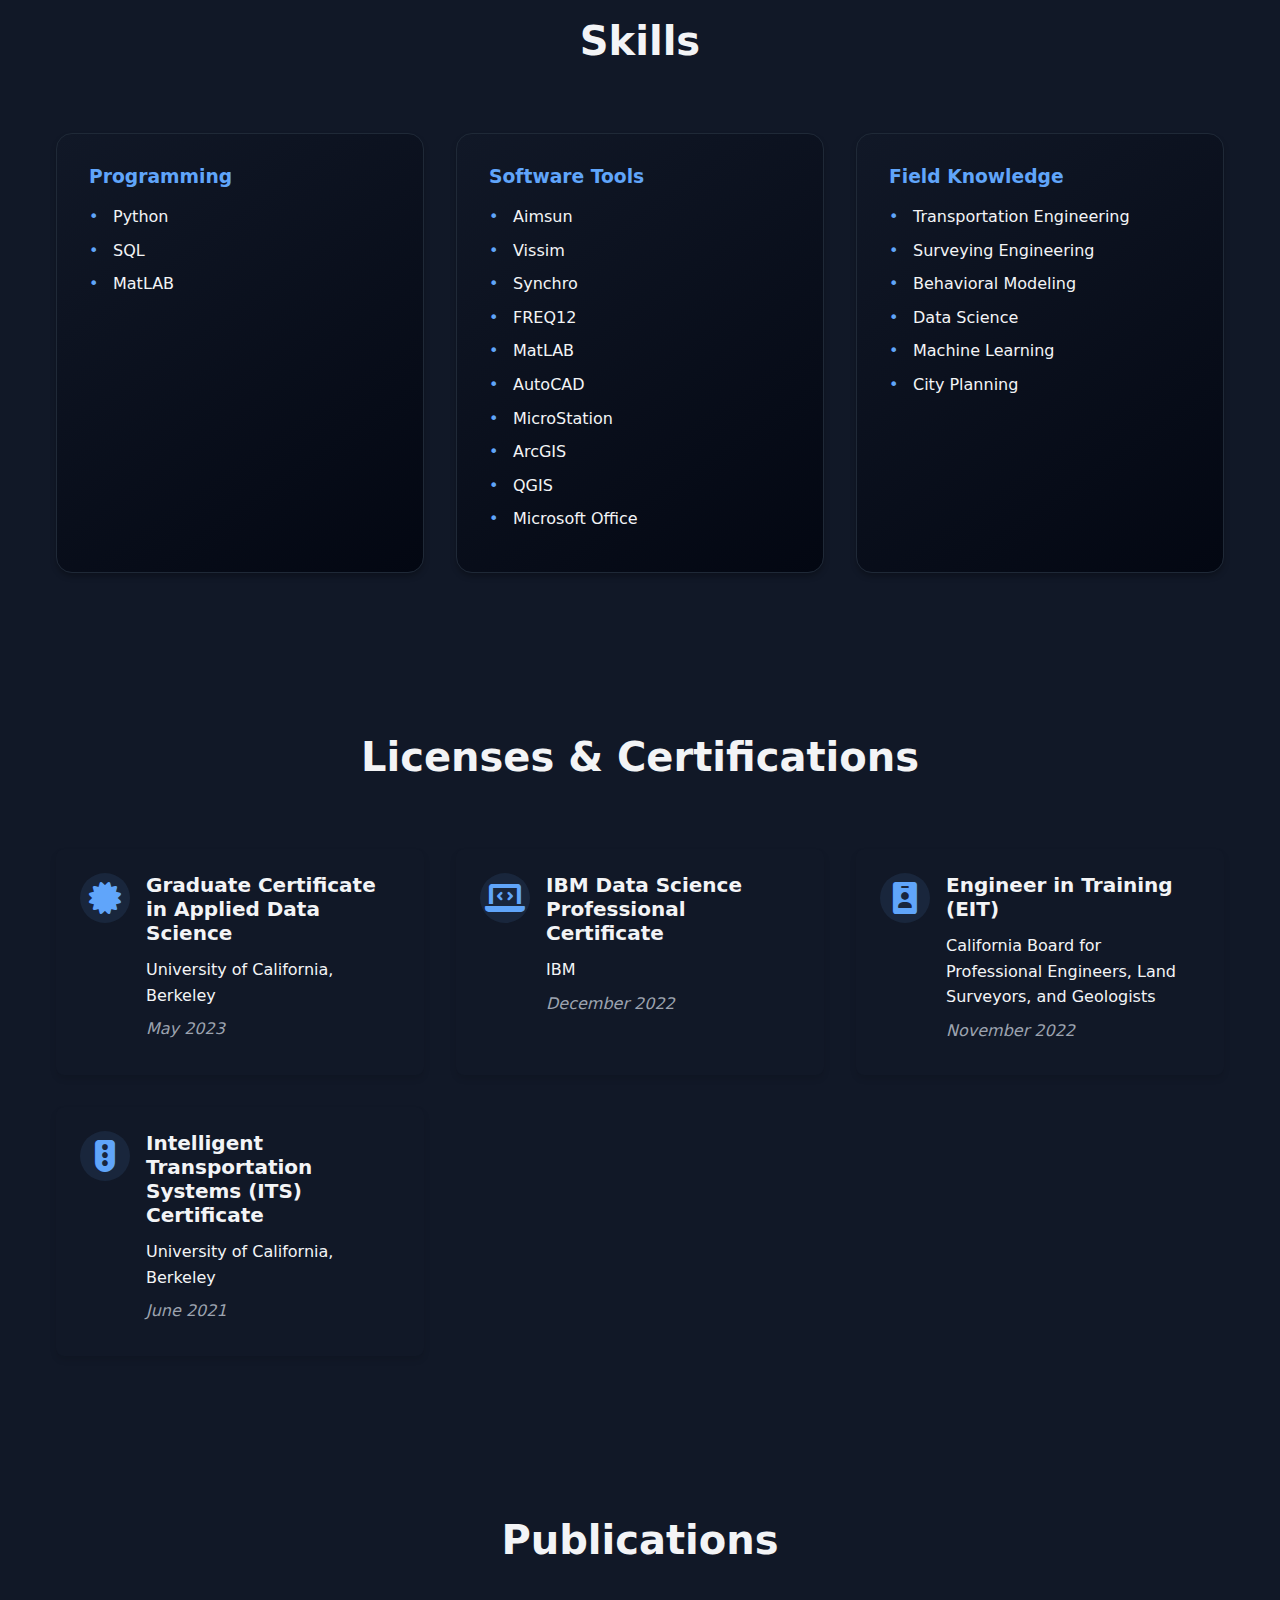
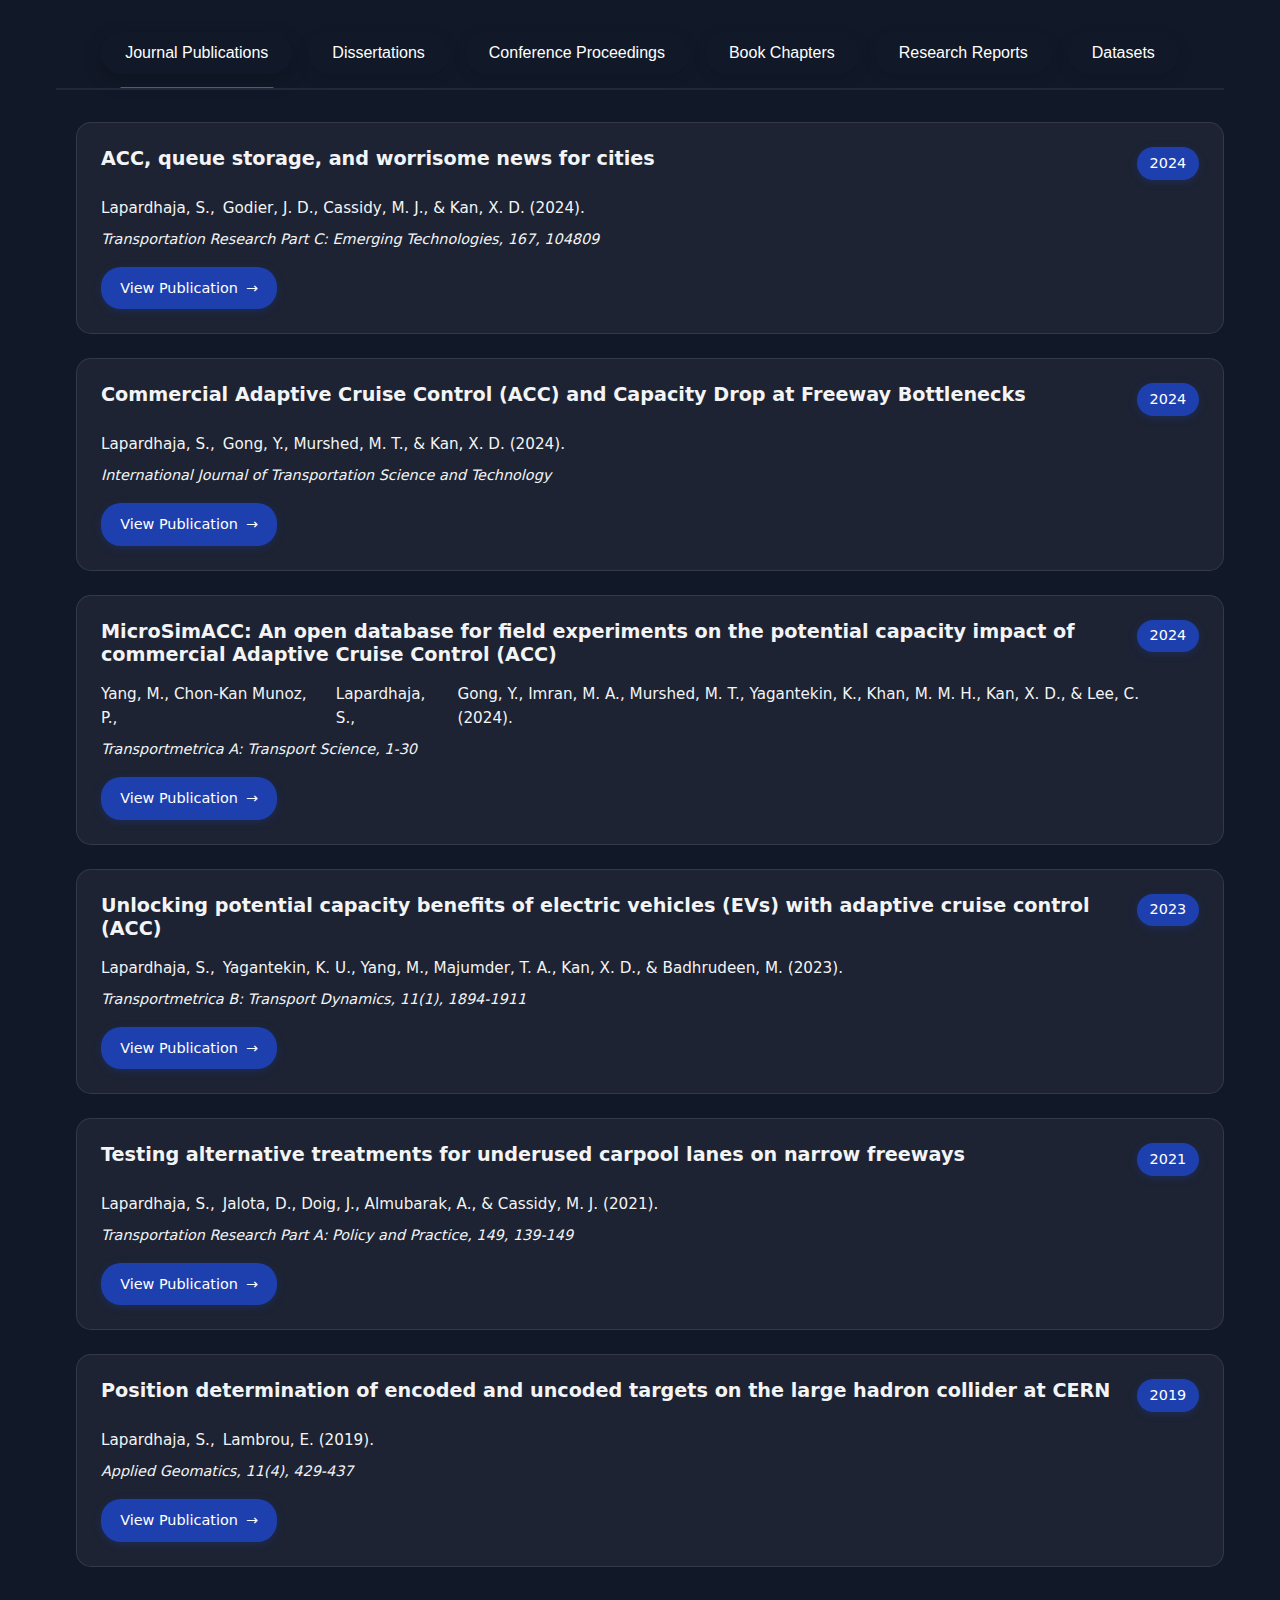
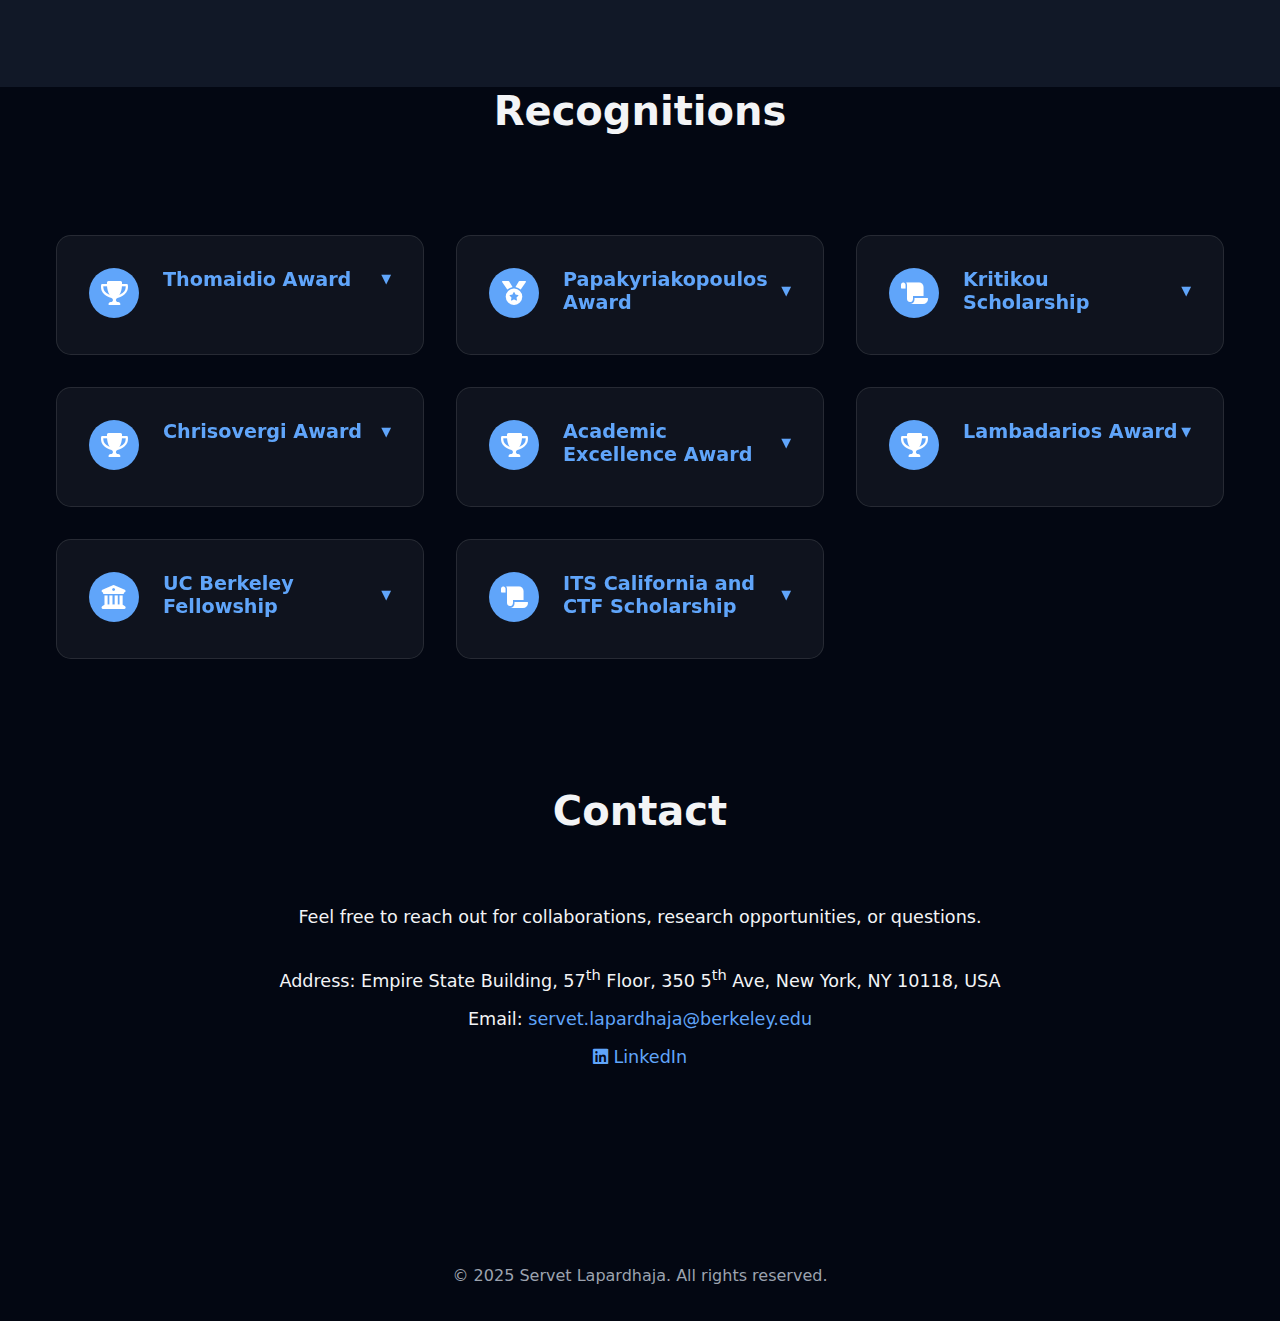
==== commit b8d93b2f: "Add files via upload" ====
--- a/index.html
+++ b/index.html
@@ -1,706 +1,975 @@
-<!DOCTYPE HTML>
-<!--
-	Hyperspace by HTML5 UP
-	html5up.net | @ajlkn
-	Free for personal and commercial use under the CCA 3.0 license (html5up.net/license)
--->
-<html>
-	<head>
-		<title>Servet Lapardhaja | Transportation Engineering</title>
-		<link rel="icon" href="images/Logo.png" type="image/x-icon">
-		<meta charset="utf-8" />
-		<meta name="viewport" content="width=device-width, initial-scale=1, user-scalable=no" />
-		<link rel="stylesheet" href="assets/css/main.css" />
-		<noscript><link rel="stylesheet" href="assets/css/noscript.css" /></noscript>
-		<!-- Style for smaller text -->
-		<style>
-			.small-text {
-                font-size: 24px; /* Adjust the size as needed */
-                line-height: 1; /* Adjust the line height as needed */
-			}
-
-			.company-logo {
-				max-width: 75px; /* Adjust the maximum width as needed */
-				height: auto; /* Maintain aspect ratio */
-			}
-
-			#licenses a {
-				text-decoration: none;
-				border-bottom: none; /* Removes any dotted or solid lines under the link */
-				color: inherit;
-			}
-
-			#publications a {
-				text-decoration: none;
-				border-bottom: none; /* Removes any dotted or solid lines under the link */
-			}
-
-						/* Style for the publication list */
-			.publication-list {
-				list-style-type: decimal; /* Use decimal numbering (1, 2, 3, ...) */
-				padding-left: 20px; /* Add some left padding for better readability */
-			}
-
-			/* Style for publication titles */
-			.publication-list li h3 {
-				margin-bottom: 5px; /* Add space below the title */
-			}
-
-			/* Mobile Sidebar Toggle Button Styles */
-			#mobileSidebarToggle {
-			position: fixed;
-			top: 10px; /* Adjust the top position as needed */
-			left: 10px; /* Adjust the left position as needed */
-			cursor: pointer;
-			z-index: 1100; /* Make sure it's above the sidebar */
-			display: flex;
-			flex-direction: column;
-			}
-
-			#mobileSidebarToggle span {
-			display: block;
-			height: 3px;
-			width: 20px; /* Adjust the width of the lines as needed */
-			background-color: white;
-			margin-bottom: 5px; /* Adjust the spacing between lines as needed */
-			}
-
-			#mobileSidebar {
-				display: none;
-				position: fixed;
-				width: 100%;
-				height: 100%;
-				top: 0;
-				left: 0;
-				background: rgba(0, 0, 0, 0.9);
-				z-index: 1000;
-			}
-
-			#mobileSidebar nav {
-				margin-top: 40px;
-			}
-
-
-			#mobileSidebar a {
-			text-decoration: none; /* Remove underline for all links inside the sidebar */
-			color: #000; /* Change the color if needed */
-			display: block;
-			padding: 10px;
-			border-bottom: 1px solid #cccccc3f; /* Add a horizontal line between options */
-			}
-
-			#mobileSidebar ul {
-				list-style: none;
-				padding: 0;
-				margin: 0;
-			}
-
-			#mobileSidebar ul li {
-				padding: 10px;
-				text-align: center;
-			}
-
-			#mobileSidebar ul li a {
-				color: white;
-				text-decoration: none;
-				font-size: 18px;
-			}
-		</style>
-	</head>
-	<body class="is-preload">
-		<!-- Mobile Sidebar Toggle Button -->
-		<div id="mobileSidebarToggle" class="menu-icon">
-			<span></span>
-			<span></span>
-			<span></span>
-		</div>
-		<!-- Mobile Sidebar -->
-		<div id="mobileSidebar">
-			<nav>
-				<ul>
-					<li><a href="#intro" onclick="closeSidebar()">Home </a></li>
-					<li><a href="#about" onclick="closeSidebar()">About</a></li>
-					<li><a href="#experience" onclick="closeSidebar()">Experience</a></li>
-					<li><a href="#education" onclick="closeSidebar()">Education</a></li>
-					<li><a href="#skills" onclick="closeSidebar()">Skills</a></li>
-					<li><a href="#licenses" onclick="closeSidebar()">Licenses</a></li>
-					<li><a href="#publications" onclick="closeSidebar()">Publications</a></li>
-					<li><a href="#recognitions" onclick="closeSidebar()">Recognitions</a></li>
-					<li><a href="#contact" onclick="closeSidebar()">Contact</a></li>
-				</ul>
-			</nav>
-		</div>
-		<!-- Sidebar -->
-			<section id="sidebar">
-				<div class="inner">
-					<nav>
-						<ul>
-							<li><a href="#intro">Home</a></li>
-							<li><a href="#about">About</a></li>
-							<li><a href="#experience">Experience</a></li>
-							<li><a href="#education">Education</a></li>
-							<li><a href="#skills">Skills</a></li>
-							<li><a href="#licenses">Licenses</a></li>
-							<li><a href="#publications">Publications</a></li>
-							<li><a href="#recognitions">Recognitions</a></li>
-							<li><a href="#contact">Contact</a></li>
-						</ul>
-					</nav>
-				</div>
-			</section>
-
-		<!-- Wrapper -->
-			<div id="wrapper">
-
-				<!-- Intro -->
-					<section id="intro" class="wrapper style1 fullscreen fade-up">
-						<div class="inner">
-							<h1>Servet Lapardhaja, Ph.D.<br /><span class="small-text">Transportation Engineering</span><br /><span class="small-text">University of California, Berkeley</span></h1>
-							<p>Welcome to the professional portfolio of Dr. Servet Lapardhaja, an esteemed expert in Transportation Engineering and a Ph.D. graduate from the University of California, Berkeley. Explore Dr. Lapardhaja's extensive experience, pioneering research, and impactful contributions that continue to shape the future of the field.</p>
-							<ul class="actions">
-								<li><a href="#about" class="button scrolly">Learn more</a></li>
-							</ul>
-						</div>
-					</section>
-
-				<!-- about -->
-					<section id="about" class="wrapper style2 spotlights">
-						<section>
-							<a href="#" class="image"><img src="images/profile.jpg" alt="" data-position="25% 25%" /></a>
-							<div class="content">
-								<div class="inner">
-									<h2>Bio</h2>
-									<p>
-										Servet Lapardhaja holds a Ph.D. in Civil and Environmental Engineering with a specialization in Transportation Engineering from the University of California, Berkeley. He received his Diploma of Engineering (BS & MEng) from the National Technical University of Athens at the School of Rural and Surveying Engineering in 2019, majoring in Transportation Engineering with a minor in Surveying Engineering. Additionally, Servet completed his MS in Civil and Environmental Engineering in 2020 at the University of California, Berkeley, concentrating on Transportation Engineering. His research interests encompass traffic engineering, transportation operations, and the operations of Adaptive Cruise Control (ACC) Vehicles, with a particular focus on investigating their impact.</p>
-								</div>
-							</div>
-						</section>
-
-				<!-- experience -->
-					<section id="experience" class="wrapper style3 fade-up">
-						<div class="inner">
-							<h2>Experience</h2>
-							<p>The following is an outline of my current and past work experience.</p>
-							<div class="features">
-								<section>
-									<img src="images/hntb-logo.jfif" alt="HNTB Logo" class="company-logo" />
-									<h3>HNTB</h3>
-									<h4>Feb 2023 - Present</h4>
-									<h4>Civil Engineer I</h4>
-									<h4>New York, NY, USA</h4>
-									<ul>
-										<li>Developed and calibrated a traffic simulation network for the Secaucus to Meadowlands Transitway project, aimed at enhancing transit capacity for events like the FIFA World Cup Final in 2026. Utilized data from Automatic Traffic Recorders (ATRs) and Turning Movement Counts (TMCs) to construct the model. Conducted field observations on arterials surrounding Secaucus Junction, including Secaucus Drive and Meadowlands Parkway, for validation purposes, ensuring the accuracy of the traffic simulation model to optimize service capacity for the Meadowlands Sports and Entertainment Complex during major events.
-									</ul>
-								</section>
-								<section>
-									<img src="images/berkeley-logo.jfif" alt="Berkeley Logo" class="company-logo" />
-									<h3>University of California, Berkeley</h3>
-									<h4>Aug 2019 - Dec 2023</h4>
-									<h4>Graduate Student Researcher</h4>
-									<h4>Berkeley, CA, USA</h4>
-									<ul>
-										<li>Investigated the impact of commercially available Automated Vehicles (AVs) on freeway bottleneck capacity. 
-										<li>Monitored Bus Transit for three San Francisco Bay Area transit agencies (AC Transit, VTA and Tri Delta) during COVID-19.
-										<li>Developed the OPT (Operations Planning Toolbox) for Caltrans, a multi-modal transportation modeling software that will replace FREQ12, and performed the software quality assurance (SQA).
-										<li>Developed simulation models for the evaluation of alternative designs for underused carpool lanes on narrow freeways.</li>
-									</ul>
-								</section>
-								<section>
-									<img src="images/berkeley-logo.jfif" alt="Berkeley Logo" class="company-logo" />
-									<h3>University of California, Berkeley</h3>
-									<h4>Jan 2021 - Dec 2023</h4>
-									<h4>Graduate Student Instructor</h4>
-									<h4>Berkeley, CA, USA</h4>
-									<ul>
-										<li>Intelligent Transportation Systems - CE253 (Spring 2021)
-										<li>Highway Traffic Operations - CE255 (Fall 2021)
-										<li>Transportation Systems Engineering - CE155 (Fall 2022)
-										<li>Operation of Transportation Facilities - CE251 (Fall 2023)
-									</ul>
-								</section>
-								<section>
-									<img src="images/hntb-logo.jfif" alt="HNTB Logo" class="company-logo" />
-									<h3>HNTB</h3>
-									<h4>May 2023 - August 2023</h4>
-									<h4>Civil Engineer Intern</h4>
-									<h4>New York, NY, USA</h4>
-									<ul>
-										<li>Developed Wrong-Way driving prevention concepts and signing or stripping service requests (SSRs) for tunnels (Holland and Lincoln Tunnel) and bridges (George Washington and Bayonne Bridge) under the jurisdiction of NY-NJ Port Authority, following MUTCD and Port Authority Standards.</li>
-										<li>Designed signal and signage plans for the 50% submission milestone of the Lincoln Avenue Grade Crossing project in Albany, NY.</li>
-										<li>Conducted traffic impact analysis for future build scenarios and updated and validated the traffic simulation model of the Delaware Memorial Bridge.</li>
-										<li>Evaluated the Level of Service (LOS) at three intersections through on-site observations at the MetLife Stadium in Meadowlands, NJ during an event, aimed at proposing enhancements to accommodate the Fifa World Cup 2026.</li>
-									</ul>
-								</section>
-								<section>
-									<img src="images/fehr-peers.jpg" alt="Fehr & Peers Logo" class="company-logo" />
-									<h3>Fehr & Peers</h3>
-									<h4>May 2022 - August 2022</h4>
-									<h4>Transportation Engineer Intern</h4>
-									<h4>Walnut Creek, CA, USA</h4>
-									<ul>
-										<li>Created the Transportation Impact Reports for the Housing Elements of the City of Antioch, City of Pleasanton, and Town of Moraga.</li>
-										<li>Performed the Transit Market Assessment for the State Route 239 (SR 239) Project.</li>
-										<li>Analyzed collision data through GIS to identify patterns of accidents for the preparation of the Local Road Safety Plan (LRSP) of the City of Walnut Creek and Concord.</li>
-										<li>Estimated the existing parking demand for the Culture Cannabis Club of Concord.</li>
-										<li>Performed the modelling of the interchange I-680 and SR-4 for existing and future conditions.</li>
-									</ul>
-								</section>
-								<section>
-									<img src="images/cern-logo.jpg" alt="CERN Logo" class="company-logo" />
-									<h3>European Organization for Nuclear Research (CERN)</h3>
-									<h4>Apr 2018 - Sep 2018</h4>
-									<h4>Research Engineer Intern</h4>
-									<h4>Geneva, Switzerland</h4>
-									<ul>
-										<li>Pioneered a cutting-edge algorithm in Matlab for automated detection and precise measurement of circular fiducials on Large Hadron Collider (LHC) in photos through image processing techniques.</li>
-										<li>Developed an exclusive identification and decoding algorithm, akin to AICON type coded circular targets.</li>
-										<li>Integrated the novel algorithm with existing surveying tools at CERN, elevating it to production-ready status, and significantly contributing to the productivity of geodetic work at LHC.</li>
-									</ul>
-								</section>
-							</div>
-						</div>
-					</section>
-
-
-				<!-- Education -->
-				<section id="education" class="wrapper style1 fade-up">
-					<div class="inner">
-						<h2>Education</h2>
-						<p>The following is my academic background.</p>
-						<div class="features">
-							<section>
-								<img src="images/berkeley-logo.jfif" alt="HNTB Logo" class="company-logo" />
-								<h3>Ph.D. in Civil & Environmental Engineering</h3>
-								<h4>University of California, Berkeley</h4>
-								<h4>May 2020 - Dec 2023</h4>
-								<ul>
-									<li>Transportation Engineering
-									<li>Dissertation: Impacts of Adaptive Cruise Control on Urban Congestion: A Queuing Perspective
-									<li>Research interests: traffic engineering, transportation operations, operations of Adaptive Cruise Control (ACC) Vehicles and investigation of their impact.
-									<li>Minors: Data Science, Machine learning, City and Regional Planning
-								</ul>
-							</section>
-							<section>
-								<img src="images/berkeley-logo.jfif" alt="HNTB Logo" class="company-logo" />
-								<h3>M.S. in Civil & Environmental Engineering</h3>
-								<h4>University of California, Berkeley</h4>
-								<h4>Aug 2019 - May 2020</h4>
-								<ul>
-									<li>Transportation Engineering
-									<li>GPA: 3.96/4.00
-								</ul>
-							</section>
-							<section>
-								<img src="images/ntua-logo.jpg" alt="NTUA Logo" class="company-logo" />
-								<h3>Diploma of Engineering</h3>
-								<h4>National Technical University of Athens</h4>
-								<h4>Sep 2014 - Jul 2019</h4>
-								<ul>
-									<li>B.S. and M.Eng. in Rural and Survyeing Engineering
-									<li>GPA: 9.70/10.00 (ranked 1st among class of 135 and in the history of the department)
-								</ul>
-							</section>
-							<section>
-
-								<ul>
-								</ul>
-							</section>
-						</div>
-					</div>
-				</section>
-
-
-				<!-- Skills -->
-				<section id="skills" class="wrapper style2 fade-up">
-					<div class="inner">
-						<h2>Skills</h2>
-						<p>Following are the skills I possess</p>
-						<div class="features">
-							<section>
-								<span class="icon solid major fa-code"></span>
-								<h3>Programming</h3>
-									<li>Python
-									<li>SQL
-									<li>MatLAB
-								</ul>
-							</section>
-							<section>
-								<span class="icon solid major fa-tools"></span>
-								<h3>Software Tools</h3>
-								<ul>
-									<li>Aimsun
-									<li>Vissim
-									<li>Synchro
-									<li>FREQ12
-									<li>MatLAB
-									<li>AutoCAD
-									<li>ArcGIS
-									<li>QGIS
-									<li>Microsoft Office
-								</ul>
-							</section>
-							<section>
-								<span class="icon solid major fa-briefcase"></span>
-								<h3>Field Knowledge</h4>
-								<ul>
-									<li>Transportation Engineering
-									<li>Surveying Engineering
-									<li>Behavioral Modeling	
-									<li>Data Science
-									<li>Machine Learning
-									<li>City Planning		
-								</ul>
-							</section>
-							<section>
-
-								<ul>
-								</ul>
-							</section>
-						</div>
-					</div>
-				</section>
-
-
-				<!-- Licenses -->
-				<section id="licenses" class="wrapper style1 fade-up">
-					<div class="inner">
-						<h2>Licenses</h2>
-							<section>
-								<h3>Graduate Certificate in Applied Data Science</h3>
-								<p>May 2023 
-								<br>University of California, Berkeley</p>
-							</section>
-							<section>
-								<h3><a href="https://www.coursera.org/account/accomplishments/specialization/certificate/45Y8SQ6S2AE6" target="_blank">IBM Data Science Professional Certificate</a></h3>
-								<p>December 2022 
-								<br>IBM</p>
-							</section>
-							<section>
-								<h3><a href="https://account.ncees.org/rn/2076739-1553832-6fdd2c0" target="_blank">Engineering in Training (EIT)</a></h3>
-								<p>November 2022 
-								<br>California Board for Professional Engineers, Land Surveyors, and Geologists</p>
-							</section>
-							<section>
-								<h3>Inteliggent Transportation Systems (ITS) Certificate</h3>
-								<p>June 2021 
-								<br>University of California, Berkeley</p>
-							</section>
-						</div>
-					</section>
-
-					<!-- Publications -->
-					<section id="publications" class="wrapper style1 fade-up">
-						<div class="inner">
-							<h2>Publications</h2>
-
-
-							<!-- Dissertations -->
-							<span class="icon solid major fa-book-open"></span>
-							<h3>Dissertations</h3>
-							<ol class="publication-list">
-								<li>
-									<a href="https://escholarship.org/uc/item/36d9r9cw" target="_blank" style="text-decoration: none;">
-										<b style="color: white;"> Lapardhaja, S.</b> (2023). <br>
-										Impacts of Adaptive Cruise Control on Urban Congestion: A Queuing Perspective. <br>
-										<em>Doctoral dissertation, UC Berkeley</em>
-									</a>
-								</li>
-
-								<li>
-									<a href="https://dspace.lib.ntua.gr/xmlui/bitstream/handle/123456789/49080/Report_Servet_Lapardhaja_final.pdf?sequence=1" target="_blank" style="text-decoration: none;">
-										<b style="color: white;"> Lapardhaja, S.</b> (2019). <br>
-										Development of an algorithm for the position determination of encoded and uncoded targets. <br>
-										<em>Undergraduate thesis, NTUA</em>
-									</a>
-								</li>
-							</ol>
-
-							<!-- Journal Publications -->
-							<span class="icon solid major fa-newspaper"></span>
-							<h3>Journal Publications</h3>
-							<ol class="publication-list">
-
-								<li>
-									<a href="https://doi.org/10.1016/j.trc.2024.104809" target="_blank" style="text-decoration: none;">
-										<b style="color: white;">Lapardhaja, S.</b>, Godier, J. D., Cassidy, M. J., & Kan, X. D. (2024).<br>
-										ACC, queue storage, and worrisome news for cities.<br>
-										<em>Transportation Research Part C: Emerging Technologies, 167, 104809.</em>
-									</a>
-								</li>	
-								<li>
-									<a href="https://doi.org/10.1016/j.ijtst.2024.07.011" target="_blank" style="text-decoration: none;">
-										<b style="color: white;">Lapardhaja, S.</b>, Gong, Y., Murshed, M. T., & Kan, X. D. (2024).<br>
-										Commercial Adaptive Cruise Control (ACC) and Capacity Drop at Freeway Bottlenecks.<br>
-										<em>International Journal of Transportation Science and Technology.</em>
-									</a>
-								</li>								
-								<li>
-									<a href="https://doi.org/10.1080/23249935.2024.2349921" target="_blank" style="text-decoration: none;">
-										Yang, M., Chon-Kan Munoz, P., <b style="color: white;">Lapardhaja, S.</b>, Gong, Y., Imran, M. A., Murshed, M. T., Yagantekin, K., Khan, M. M. H., Kan, X. D., & Lee, C. (2024).<br>
-										MicroSimACC: An open database for field experiments on the potential capacity impact of commercial Adaptive Cruise Control (ACC).<br>
-										<em>Transportmetrica A: Transport Science, 1-30.</em>
-									</a>
-								</li>
-								<li>
-									<a href="https://doi.org/10.1080/21680566.2023.2271668" target="_blank" style="text-decoration: none;">
-										<b style="color: white;">Lapardhaja, S.</b>
-										Yagantekin, K. U., Yang, M., Majumder, T. A., Kan, X. D., & Badhrudeen, M. (2023).<br>
-										Unlocking potential capacity benefits of electric vehicles (EVs) with adaptive cruise control (ACC).<br>
-										<em>Transportmetrica B: Transport Dynamics, 11(1), 1894-1911.</em>
-									</a>
-								</li>
-								<li>
-									<a href="https://doi.org/10.1016/j.tra.2021.05.002" target="_blank" style="text-decoration: none;">
-										<b style="color: white;">Lapardhaja, S.</b>
-										Jalota, D., Doig, J., Almubarak, A., & Cassidy, M. (2021).<br>
-										Testing alternative treatments for underused carpool lanes on narrow freeways.<br>
-										<em>Transportation Research Part A: Policy and Practice, 149, 139-149.</em>
-									</a>
-								</li>
-								<li>
-									<a href="https://doi.org/10.1007/s12518-019-00274-7" target="_blank" style="text-decoration: none;">
-										<b style="color: white;">Lapardhaja, S.</b>
-										Lambrou, E. (2019).<br>
-										Position determination of encoded and uncoded targets on the large hadron collider at CERN.<br>
-										<em>Applied Geomatics, 11(4), 429-437.</em>
-									</a>
-								</li>
-								<!-- Add more journal publications as needed -->
-							</ol>
-
-							<!-- Book Chapters -->
-							<span class="icon solid major fa-book"></span>
-							<h3>Book Chapters</h3>
-							<ol class="publication-list">
-								<li>
-									<a href="https://link.springer.com/chapter/10.1007/978-3-031-00148-2_18" target="_blank" style="text-decoration: none;">
-										Kurzhanskiy, A., & <b style="color: white;"> Lapardhaja, S.</b> (2022). <br>
-										Monitoring of Bus Transit in Bay Area During COVID-19. <br>
-										In <em>Pandemic in the Metropolis: Transportation Impacts and Recovery</em> (pp. 283-297). <em>Cham: Springer International Publishing.</em>
-									</a>
-								</li>
-								<!-- Add more book chapters as needed -->
-							</ol>
-
-							<!-- Research Reports -->
-							<span class="icon solid major fa-atlas"></span>
-							<h3>Research Reports</h3>
-							<ol class="publication-list">
-								<li>
-									<a href="https://escholarship.org/uc/item/5cf8s117" target="_blank" style="text-decoration: none;">
-										Kurzhanskiy, A., & <b style="color: white;"> Lapardhaja, S.</b> (2022). <br>
-										Bus Operations of Three San Francisco Bay Area Transit Agencies during the First Year of the COVID-19 Pandemic.
-									</a>
-								</li>
-								<!-- Add more research reports as needed -->
-							</ol>
-
-							<!-- Conference Proceedings -->
-							<span class="icon solid major fa-desktop"></span>
-							<h3>Conference Proceedings</h3>
-							<ol class="publication-list">
-
-								<li>
-									<a href="https://doi.org/10.1109/FISTS60717.2024.10485597" target="_blank" style="text-decoration: none;">
-										<b style="color: white;">Lapardhaja, S.</b>, Yagantekin, K. U., Yang, M., & Kan, X. D. (2024).<br>
-										Unlocking the Potential Congestion Relief from Electric Vehicles (EVs) - Field Experiements, Open Database, and Simulations of EVs with Adaptive Cruise Control (ACC).<br>
-										<em>4th IEEE Forum for Innovative Sustainable Transportation Systems FISTS 2024, 26-28 February, Riverside, California, USA. Paper No. 22.</em>
-									</a>
-								<li>
-									<a href="https://doi.org/10.1109/ITSC57777.2023.10421910" target="_blank" style="text-decoration: none;">
-										Mingyuan, Y., <b style="color: white;"> Lapardhaja, S.</b>, & Kan, X. D. (2023).<br>
-										MicrosimACC: An Open Database For Field Experiments On The Potential Capacity Impact Of Commercial Adaptive Cruise Control (ACC). <br>
-										<em>26th IEEE International Conference on Intelligent Transportation Systems ITSC 2023, 24-28 September, Bilbao, Spain. Paper No. 869.</em>
-									</a>
-								</li>
-								<li>
-									Mitman, M., Montgomery, A. R., Gibler, T., Howell, A., Primus, J., Flores, M., & <b style="color: white;"> Lapardhaja, S. (2023).</b> <br>
-									Dynamic Curbside Management: Optimizing Supply and Demand at the Curb with New Data and Technologies.<br>
-									<em>Transportation Research Board 102nd Annual Meeting, 8-12 January, Washington D.C. Paper No. 23-00964.</em>
-								</li>
-								<li>
-									Mingyuan, Y., <b style="color: white;"> Lapardhaja, S.</b>, Kan-Munoz, P. C., Murshed, M. T., Kan, X. D., Hao, L., &  Xiao-Yun, L. (2022).<br>
-									Modeling CAV Car Following on Freeways and Arterials – Case Study of Adaptive Cruise Control (ACC) Equipped Vehicles.<br>
-									<em>Transportation Research Board 101st Annual Meeting, 9-13 January, Washington, D.C. Paper No. 22-02452.</em>
-								</li>
-								<li>
-									Yaobang, G., Kan-Munoz, P. C., <b style="color: white;"> Lapardhaja, S.</b>, Murshed, M. T., & Kan, X. D. (2022).<br>
-									Field Experiment of Mixed Traffic - Interaction between Adaptive Cruise Control (ACC) and Human Drivers.<br>
-									<em>Transportation Research Board 101st Annual Meeting, 9-13 January, Washington, D.C. Paper No. 22-03779.</em>
-								</li>
-								<li>
-									<b style="color: white;"> Lapardhaja, S.</b>, Gong, Y., Murshed, M. T., & Kan, X. D. (2021).<br>
-									Impact of Commercially Available Automated Vehicles on Freeway Bottleneck Capacity.<br>
-									<em>Transportation Research Board 100th Annual Meeting, 5-29 January, Washington D.C. Paper No. 21-02087.</em>
-								</li>
-								<li>
-									Kan-Munoz, P. C., <b style="color: white;"> Lapardhaja, S.</b>, & Kan, X. D. (2021). <br>
-									Field Experiments of Commercially Available Automated Vehicles on Freeways.<br>
-									<em>Transportation Research Board 100th Annual Meeting, 5-29 January, Washington D.C. Paper No. 21-03778.</em>
-								</li>
-								<li>
-									<a href="https://indico.fnal.gov/event/16262/contributions/36457/attachments/22541/27959/IWAA2018_WirePhotogrammetry_Final.pdf" target="_blank" style="text-decoration: none;">
-										Mergelkuhl, D., Vendeuvre, C., & <b style="color: white;"> Lapardhaja, S.</b>, (2018). <br>
-										Recent developments for a photogrammetric system to measure offsets to stretched wires at CERN.<br>
-										<em>In Proceedings of the 15th International Workshop on Accelerator Alignment (IWAA), 8-12 October, Fermi National Accelerator Laboratory, Batavia, Illinois, USA.</em>
-									</a>
-								<li>
-								<!-- Add more conference proceedings as needed -->
-							</ol>
-
-
-							<!-- Datasets -->
-							<span class="icon solid major fa-database"></span>
-							<h3>Datasets</h3>
-							<ol class="datasets">
-								<li>
-									<a href="https://github.com/microSIM-ACC/EV" target="_blank" style="text-decoration: none;">
-										MicrosimACC-EV<br>
-									</a>
-								</li>
-
-								<li>
-									<a href="https://github.com/microSIM-ACC/ICE" target="_blank" style="text-decoration: none;">
-										MicrosimACC-ICE<br>
-									</a>
-								</li>
-							</ol>
-						</div>
-					</section>
-
-
-					<!-- Recognitions -->
-					<section id="recognitions" class="wrapper style1 fade-up">
-						<div class="inner">
-							<h2>Recognitions</h2>
-
-							<!-- Thomaidio Award -->
-							<section>
-								<h3>Thomaidio Award</h3>
-								<p>Awarded for the highest GPA among all students in the School of Rural and Surveying Engineering (NTUA).</p>
-								<ul>
-									<li>2014 - 2015</li>
-									<li>2015 - 2016</li>
-									<li>2016 - 2017</li>
-									<li>2018 - 2019</li>
-								</ul>
-							</section>
-
-							<!-- Papakyriakopoulos Award -->
-							<section>
-								<h3>Papakyriakopoulos Award</h3>
-								<p>Awarded for the highest average grade in Mathematics (NTUA).</p>
-								<ul>
-									<li>2014 - 2015</li>
-									<li>2015 - 2016</li>
-								</ul>
-							</section>
-
-							<!-- Kritikou Scholarship -->
-							<section>
-								<h3>Kritikou Scholarship</h3>
-								<p>Awarded for the highest average grade in Mathematics (NTUA).</p>
-								<ul>
-									<li>2014 - 2015</li>
-								</ul>
-							</section>
-
-							<!-- Chrisovergi Award -->
-							<section>
-								<h3>Chrisovergi Award</h3>
-								<p>Awarded for graduating 1st out of 135 students in the 2019 graduating class (NTUA).</p>
-								<ul>
-									<li>2019</li>
-								</ul>
-							</section>
-
-							<!-- Academic Excellence Award -->
-							<section>
-								<h3>Academic Excellence Award</h3>
-								<p>Awarded by the Greek State Scholarships Foundation for graduating 1st out of 135 students in the 2019 graduating class in the School of Rural and Surveying Engineering (NTUA).</p>
-								<ul>
-									<li>2019</li>
-								</ul>
-							</section>
-
-							<!-- Lambadarios Award -->
-							<section>
-								<h3>Lambadarios Award</h3>
-								<p>Awarded by the Academy of Athens for the highest GPA in geodetic courses among all Polytechnic school graduates in Greece.</p>
-								<ul>
-									<li>2018 - 2019</li>
-								</ul>
-							</section>
-
-							<!-- UC Berkeley Fellowship -->
-							<section>
-								<h3>UC Berkeley Fellowship</h3>
-								<p>Full fellowship at the University of California, Berkeley.</p>
-								<ul>
-									<li>2019-2020</li>
-								</ul>
-							</section>
-
-							<!-- ITS California and CTF Scholarship -->
-							<section>
-								<h3>ITS California and California Transportation Foundation (CTF) Scholarship</h3>
-								<p>ITS California and California Transportation Foundation (CTF) Scholarship.</p>
-								<ul>
-									<li>2022-2023</li>
-								</ul>
-							</section>
-						</div>
-					</section>
-					<!-- Contact -->
-				<section id="contact" class="wrapper style2 fade-up">
-					<div class="inner">
-						<h2>Contact</h2>
-							<section>
-								<ul class="contact">
-									<li>
-										<h3>Address</h3>
-										<span>Empire State Building, 62nd Floor, 350 5th Ave<br />
-											New York, NY 10118<br />
-										USA</span>
-									</li>
-									<li>
-										<h3>Email</h3>
-										<a href="mailto:servet.lapardhaja@berkeley.edu">servet.lapardhaja@berkeley.edu</a>
-									</li>
-									<li>
-										<h3>Social</h3>
-										<ul class="icons">
-											<li><a href="https://twitter.com/servetlap?lang=en" class="icon brands fa-twitter"><span class="label">Twitter</span></a></li>
-											<li><a href="https://www.instagram.com/sevilap29/" class="icon brands fa-instagram"><span class="label">Instagram</span></a></li>
-											<li><a href="https://www.linkedin.com/in/servetlapardhaja/" class="icon brands fa-linkedin-in"><span class="label">LinkedIn</span></a></li>
-										</ul>
-									</li>
-								</ul>
-							</section>
-						</div>
-					</div>
-				</section>
-
-			</div>
-
-		<!-- Footer -->
-			<footer id="footer" class="wrapper style1-alt">
-				<div class="inner">
-					<ul class="menu">
-						<li>&copy; Servet Lapardhaja 2024. All rights reserved.
-					</ul>
-				</div>
-			</footer>
-
-		<!-- Scripts -->
-			<script src="assets/js/jquery.min.js"></script>
-			<script src="assets/js/jquery.scrollex.min.js"></script>
-			<script src="assets/js/jquery.scrolly.min.js"></script>
-			<script src="assets/js/browser.min.js"></script>
-			<script src="assets/js/breakpoints.min.js"></script>
-			<script src="assets/js/util.js"></script>
-			<script src="assets/js/main.js"></script>
-			<script src="assets/js/sidebar.js"></script>
-		</div>
-	</body>
-</html>
+<!DOCTYPE html>
+<html lang="en">
+<head>
+	<meta charset="UTF-8">
+	<meta name="viewport" content="width=device-width, initial-scale=1.0">
+	<meta name="description" content="Dr. Servet Lapardhaja - Transportation Engineering Portfolio">
+	<meta name="theme-color" content="#ffffff">
+	<title>Servet Lapardhaja | Transportation Engineering</title>
+	<link rel="icon" href="images/Logo.png" type="image/x-icon">
+	<link rel="stylesheet" href="styles.css">
+	<link rel="stylesheet" href="https://cdnjs.cloudflare.com/ajax/libs/font-awesome/6.0.0/css/all.min.css">
+	<!-- Style for smaller text -->
+	<style>
+		.small-text {
+			font-size: 24px; /* Adjust the size as needed */
+			line-height: 1; /* Adjust the line height as needed */
+		}
+
+		.company-logo {
+			max-width: 75px; /* Adjust the maximum width as needed */
+			height: auto; /* Maintain aspect ratio */
+		}
+
+		#licenses a {
+			text-decoration: none;
+			border-bottom: none; /* Removes any dotted or solid lines under the link */
+			color: inherit;
+		}
+
+		#publications a {
+			text-decoration: none;
+			border-bottom: none; /* Removes any dotted or solid lines under the link */
+		}
+
+		/* Style for the publication list */
+		.publication-list {
+			list-style-type: decimal; /* Use decimal numbering (1, 2, 3, ...) */
+			padding-left: 20px; /* Add some left padding for better readability */
+		}
+
+		/* Style for publication titles */
+		.publication-list li h3 {
+			margin-bottom: 5px; /* Add space below the title */
+		}
+
+		/* Author name hover effect */
+		.author-name {
+			position: relative;
+			display: inline-block;
+		}
+
+		.author-name::after {
+			content: '';
+			position: absolute;
+			width: 0;
+			height: 2px;
+			bottom: -2px;
+			left: 0;
+			background-color: #007bff;
+			transition: width 0.3s ease;
+		}
+
+		.publication-item:hover .author-name::after {
+			width: 100%;
+		}
+
+		/* Mobile Sidebar Toggle Button Styles */
+		#mobileSidebarToggle {
+			position: fixed;
+			top: 10px; /* Adjust the top position as needed */
+			left: 10px; /* Adjust the left position as needed */
+			cursor: pointer;
+			z-index: 1100; /* Make sure it's above the sidebar */
+			display: flex;
+			flex-direction: column;
+		}
+
+		#mobileSidebarToggle span {
+			display: block;
+			height: 3px;
+			width: 20px; /* Adjust the width of the lines as needed */
+			background-color: white;
+			margin-bottom: 5px; /* Adjust the spacing between lines as needed */
+		}
+
+		#mobileSidebar {
+			display: none;
+			position: fixed;
+			width: 100%;
+			height: 100%;
+			top: 0;
+			left: 0;
+			background: rgba(0, 0, 0, 0.9);
+			z-index: 1000;
+		}
+
+		#mobileSidebar nav {
+			margin-top: 40px;
+		}
+
+		#mobileSidebar a {
+			text-decoration: none; /* Remove underline for all links inside the sidebar */
+			color: #000; /* Change the color if needed */
+			display: block;
+			padding: 10px;
+			border-bottom: 1px solid #cccccc3f; /* Add a horizontal line between options */
+		}
+
+		#mobileSidebar ul {
+			list-style: none;
+			padding: 0;
+			margin: 0;
+		}
+
+		#mobileSidebar ul li {
+			padding: 10px;
+			text-align: center;
+		}
+
+		#mobileSidebar ul li a {
+			color: white;
+			text-decoration: none;
+			font-size: 18px;
+		}
+
+		.contact-form {
+			max-width: 500px; /* Make the form narrower */
+			margin: 0 auto;
+		}
+
+		.contact-form textarea {
+			height: 100px; /* Make the message box shorter */
+		}
+
+		.contact-details {
+			font-size: 1.1em; /* Increase font size for contact details */
+			line-height: 1.6; /* Add some line height for better readability */
+		}
+
+		.contact-details p {
+			margin-bottom: 10px; /* Add some space between contact details */
+		}
+
+		.contact-info h3 {
+			font-size: 1.5em; /* Make the "Get in Touch" heading larger */
+			margin-bottom: 20px; /* Add some space below the heading */
+		}
+
+		/* Progress bar styles */
+		.progress-bar {
+			position: fixed;
+			top: 0;
+			left: 0;
+			width: 0%;
+			height: 4px;
+			background: linear-gradient(to right, #4CAF50, #00BCD4);
+			z-index: 9999;
+			transition: width 0.2s ease-out;
+			box-shadow: 0 2px 5px rgba(0,0,0,0.2);
+		}
+
+		/* Add smooth scrolling to the page */
+		html {
+			scroll-behavior: smooth;
+		}
+
+		/* Custom Scrollbar Styles */
+		::-webkit-scrollbar {
+			width: 12px;
+		}
+
+		::-webkit-scrollbar-track {
+			background: #f1f1f1;
+			border-radius: 6px;
+		}
+
+		::-webkit-scrollbar-thumb {
+			background: linear-gradient(45deg, #007bff, #00a5ff);
+			border-radius: 6px;
+			border: 2px solid #f1f1f1;
+		}
+
+		::-webkit-scrollbar-thumb:hover {
+			background: linear-gradient(45deg, #0056b3, #0098eb);
+		}
+	</style>
+</head>
+<body>
+	<!-- Add progress bar at the top -->
+	<div class="progress-bar"></div>
+	<header class="header">
+		<nav class="nav">
+			<a href="#hero" class="logo-text">
+				<span class="logo-gradient">Servet Lapardhaja</span>
+			</a>
+			<button class="nav-toggle" aria-label="Toggle navigation">
+				<span></span>
+				<span></span>
+				<span></span>
+			</button>
+			<ul class="nav-menu">
+				<li><a href="#about">About</a></li>
+				<li><a href="#experience">Experience</a></li>
+				<li><a href="#education">Education</a></li>
+				<li><a href="#skills">Skills</a></li>
+				<li><a href="#licenses">Licenses</a></li>
+				<li><a href="#publications">Publications</a></li>
+				<li><a href="#recognitions">Recognitions</a></li>
+				<li><a href="#contact">Contact</a></li>
+			</ul>
+		</nav>
+	</header>
+
+	<main>
+		<section id="hero" class="hero">
+			<div class="hero-background">
+				<div class="particle"></div>
+				<div class="particle"></div>
+				<div class="particle"></div>
+				<div class="particle"></div>
+				<div class="particle"></div>
+			</div>
+			<div class="container">
+				<div class="hero-content">
+					<div class="hero-text-animation">
+						<h1 class="hero-title">
+							<span class="gradient-text glitch" data-text="Servet Lapardhaja">Servet Lapardhaja, Ph.D.</span>
+						</h1>
+						<div class="typing-container">
+							<span class="typing-text">Transportation Engineer</span>
+						</div>
+					</div>
+					<p class="hero-description slide-up">
+						Welcome to the portfolio of Dr. Servet Lapardhaja, a dedicated professional in Transportation Engineering and a Ph.D. graduate from the University of California, Berkeley. Discover Dr. Lapardhaja's experience, innovative research, and contributions that are advancing the future of transportation.
+					</p>
+					<a href="#about" class="cta-button pulse">Learn more</a>
+				</div>
+			</div>
+		</section>
+
+		<section id="about" class="about">
+			<div class="container">
+				<h2 class="section-title">About</h2>
+				<div class="about-grid">
+					<div class="about-image">
+						<img src="images/servet-profile.jpg.JPG" alt="Dr. Servet Lapardhaja" loading="lazy" class="profile-image">
+					</div>
+					<div class="about-content">
+						<p>
+							I am a Transportation Engineer with a strong background in traffic engineering, transportation operations, and the impact of automated vehicles on mobility. My expertise extends to data analytics, machine learning, and computational modeling, which I apply to optimize transportation systems and improve urban mobility.
+						</p>
+						<p>
+							I hold a Ph.D. in Civil and Environmental Engineering from the University of California, Berkeley, specializing in Transportation Engineering. My doctoral research focused on Adaptive Cruise Control (ACC) vehicles and their effects on urban congestion, leveraging data-driven simulations and predictive modeling. I also earned an MS in Civil and Environmental Engineering from UC Berkeley and a Diploma of Engineering (BS & MEng) from the National Technical University of Athens, where I specialized in Transportation Engineering with a minor in Surveying Engineering.
+						</p>
+						<p>
+							My work integrates advanced data science techniques, machine learning algorithms, and traffic simulation models to enhance transportation planning, operations, and decision-making. I am particularly interested in how emerging mobility technologies and AI-driven solutions can transform the future of urban transportation.
+						</p>
+					</div>
+				</div>
+			</div>
+		</section>
+
+		<section id="experience" class="experience">
+			<div class="container">
+				<h2 class="section-title">Experience</h2>
+				<div class="timeline">
+					<div class="timeline-item">
+						<div class="timeline-content">
+							<div class="timeline-header">
+								<img src="images/hntb-logo.jfif" alt="HNTB Logo" class="company-logo">
+								<div>
+									<h3>HNTB</h3>
+									<p class="timeline-date">December 2023 - Present</p>
+									<p class="timeline-location">New York, NY, USA</p>
+								</div>
+							</div>
+							<h4>Engineer I</h4>
+							<div class="details">
+								<ul>
+									<li>Led the calibration and validation of VISSIM traffic models, integrating Turning Movement Counts and Automatic Traffic Recorder data to ensure accurate microscopic simulations that reflect real-world conditions</li>
+									<li>Developed existing, no-build and build scenarios, enabling comprehensive evaluation of network performance and facilitating data-driven decision-making for critical infrastructure projects</li>
+									<li>Designed and implemented mitigation strategies for the Secaucus to Meadowlands Transitway, addressing anticipated event-driven congestion during FIFA 2026 and ensuring the transitway's operational efficiency and reliability</li>
+									<li>Engineered advanced Python-based tools for LOS estimation and OD flow modeling, achieving over 95% time savings while ensuring precision and consistency in traffic analysis workflows</li>
+									<li>Developed an automated Python-based OD matrix estimation framework, replacing manual calibration with an algorithm-driven approach, significantly improving computational speed and accuracy in predicting OD flows</li>
+									<li>Applied dynamic traffic assignment (DTA) in VISSIM to evaluate new transit infrastructure and roadway modifications, optimizing network performance under varying demand and operational conditions</li>
+									<li>Automated radar data processing for the Maine Turnpike, developing a Python script to compute AADT from high-resolution sensor data, reducing a manual two-week process to seconds</li>
+								</ul>
+							</div>
+						</div>
+					</div>
+
+					<div class="timeline-item">
+						<div class="timeline-content">
+							<div class="timeline-header">
+								<img src="images/berkeley-logo.jfif" alt="Berkeley Logo" class="company-logo">
+								<div>
+									<h3>University of California, Berkeley</h3>
+									<p class="timeline-date">Aug 2019 - Dec 2023</p>
+									<p class="timeline-location">Berkeley, CA, USA</p>
+								</div>
+							</div>
+							<h4>Graduate Student Researcher</h4>
+							<div class="details">
+								<ul>
+									<li>Led cutting-edge research on the impacts of Autonomous Vehicles (AVs) and Adaptive Cruise Control (ACC) on urban transportation networks, demonstrating a potential surge of up to 80% in network-wide Vehicle Hours Traveled (VHT)</li>
+									<li>Developed and validated advanced car-following models using Python and AIMSUN to assess the effects of AVs on traffic congestion</li>
+									<li>Analyzed large-scale datasets to derive insights into the behavior of AVs and ACC systems in real-world scenarios</li>
+									<li>Developed the OPT (Operations Planning Toolbox) for Caltrans, a next-generation multi-modal transportation modeling software to replace FREQ12, and performed rigorous software quality assurance (SQA)</li>
+									<li>Analyzed millions of ridership records from three San Francisco Bay Area transit agencies (AC Transit, VTA, and Tri Delta) using SQL and Python, providing key insights into transit ridership trends during the COVID pandemic</li>
+									<li>Provided data-driven insights to stakeholders to improve transit services and resource allocation during the pandemic</li>
+									<li>Published findings on transit impacts in the book Pandemic in the Metropolis: Transportation Impacts and Recovery</li>
+								</ul>
+							</div>
+						</div>
+					</div>
+
+					<div class="timeline-item">
+						<div class="timeline-content">
+							<div class="timeline-header">
+								<img src="images/berkeley-logo.jfif" alt="Berkeley Logo" class="company-logo">
+								<div>
+									<h3>University of California, Berkeley</h3>
+									<p class="timeline-date">Jan 2021 - Dec 2023</p>
+									<p class="timeline-location">Berkeley, CA, USA</p>
+								</div>
+							</div>
+							<h4>Graduate Student Instructor</h4>
+							<div class="details">
+								<ul>
+									<li>Intelligent Transportation Systems - CE253 (Spring 2021)</li>
+									<li>Highway Traffic Operations - CE255 (Fall 2021)</li>
+									<li>Transportation Systems Engineering - CE155 (Fall 2022)</li>
+									<li>Operation of Transportation Facilities - CE251 (Fall 2023)</li>
+								</ul>
+							</div>
+						</div>
+					</div>
+
+					<div class="timeline-item">
+						<div class="timeline-content">
+							<div class="timeline-header">
+								<img src="images/hntb-logo.jfif" alt="HNTB Logo" class="company-logo">
+								<div>
+									<h3>HNTB</h3>
+									<p class="timeline-date">May 2023 - August 2023</p>
+									<p class="timeline-location">New York, NY, USA</p>
+								</div>
+							</div>
+							<h4>Civil Engineer Intern</h4>
+							<div class="details">
+								<ul>
+									<li>Developed Wrong-Way Driving Prevention concepts and Signing/Striping Service Requests (SSRs) for tunnels (Holland and Lincoln Tunnels) and bridges (George Washington and Bayonne Bridges) under the jurisdiction of the NY-NJ Port Authority, adhering to MUTCD and Port Authority standards</li>
+									<li>Designed detailed signal and signage plans for the 50% submission milestone of the Lincoln Avenue Grade Crossing project in Albany, NY</li>
+									<li>Conducted traffic impact analyses for future build scenarios and updated and validated the traffic simulation model for the Delaware Memorial Bridge</li>
+									<li>Evaluated the Level of Service (LOS) at three intersections near MetLife Stadium in Meadowlands, NJ, through on-site observations during an event, providing recommendations to enhance operations for the FIFA World Cup 2026</li>
+								</ul>
+							</div>
+						</div>
+					</div>
+
+					<div class="timeline-item">
+						<div class="timeline-content">
+							<div class="timeline-header">
+								<img src="images/fehr-peers.jpg" alt="Fehr & Peers Logo" class="company-logo">
+								<div>
+									<h3>Fehr & Peers</h3>
+									<p class="timeline-date">May 2022 - August 2022</p>
+									<p class="timeline-location">Walnut Creek, CA, USA</p>
+								</div>
+							</div>
+							<h4>Transportation Engineer Intern</h4>
+							<div class="details">
+								<ul>
+									<li>Created the Transportation Impact Reports for the Housing Elements of the City of Antioch, City of Pleasanton, and Town of Moraga</li>
+									<li>Performed the Transit Market Assessment for the State Route 239 (SR 239) Project</li>
+									<li>Analyzed collision data through GIS to identify patterns of accidents for the preparation of the Local Road Safety Plan (LRSP) of the City of Walnut Creek and Concord</li>
+									<li>Estimated the existing parking demand for the Culture Cannabis Club of Concord</li>
+									<li>Performed the modelling of the interchange I-680 and SR-4 for existing and future conditions</li>
+								</ul>
+							</div>
+						</div>
+					</div>
+
+					<div class="timeline-item">
+						<div class="timeline-content">
+							<div class="timeline-header">
+								<img src="images/cern-logo.jpg" alt="CERN Logo" class="company-logo">
+								<div>
+									<h3>European Organization for Nuclear Research (CERN)</h3>
+									<p class="timeline-date">Apr 2018 - Sep 2018</p>
+									<p class="timeline-location">Geneva, Switzerland</p>
+								</div>
+							</div>
+							<h4>Research Engineer Intern</h4>
+							<div class="details">
+								<ul>
+									<li>Developed high-precision target detection algorithms using MATLAB, significantly enhancing the efficiency and accuracy of geodetic measurements at CERN, achieving a measurement precision of ±0.04 pixels</li>
+									<li>Applied advanced photogrammetry techniques to improve measurement and alignment processes within the Large Hadron Collider (LHC)</li>
+									<li>Created a unique algorithm for automatic target recognition of AICON-type coded circular targets across multiple photos</li>
+									<li>Integrated the algorithm with existing surveying software at CERN, transforming it into a production-ready tool and boosting the efficiency of geodetic work at the LHC</li>
+									<li>Published and presented the research findings at the International Workshop on Accelerator Alignment at Fermi National Accelerator Laboratory</li>
+								</ul>
+							</div>
+						</div>
+					</div>
+				</div>
+			</div>
+		</section>
+
+		<section id="education" class="education">
+			<div class="container">
+				<h2 class="section-title">Education</h2>
+				<div class="timeline">
+					<div class="timeline-item">
+						<div class="timeline-content">
+							<div class="timeline-header">
+								<img src="images/berkeley-logo.jfif" alt="UC Berkeley Logo" class="company-logo">
+								<div>
+									<h3>Ph.D. in Civil & Environmental Engineering</h3>
+									<p class="timeline-date">May 2020 - Dec 2023</p>
+									<p class="timeline-location">University of California, Berkeley</p>
+								</div>
+							</div>
+							<div class="details">
+								<ul>
+									<li>Transportation Engineering</li>
+									<li>Dissertation: "Impacts of Adaptive Cruise Control on Urban Congestion: A Queuing Perspective"</li>
+									<li>Research interests: traffic engineering, transportation operations, operations of ACC Vehicles</li>
+									<li>Minors: Data Science, Machine Learning, City and Regional Planning</li>
+									<li>Published research in Transportation Research Part C and other leading journals</li>
+								</ul>
+							</div>
+						</div>
+					</div>
+
+					<div class="timeline-item">
+						<div class="timeline-content">
+							<div class="timeline-header">
+								<img src="images/berkeley-logo.jfif" alt="UC Berkeley Logo" class="company-logo">
+								<div>
+									<h3>M.S. in Civil & Environmental Engineering</h3>
+									<p class="timeline-date">Aug 2019 - May 2020</p>
+									<p class="timeline-location">University of California, Berkeley</p>
+								</div>
+							</div>
+							<div class="details">
+								<ul>
+									<li>Transportation Engineering</li>
+									<li>GPA: 3.96/4.00</li>
+									<li>Research focus on traffic flow theory and transportation operations</li>
+								</ul>
+							</div>
+						</div>
+					</div>
+
+					<div class="timeline-item">
+						<div class="timeline-content">
+							<div class="timeline-header">
+								<img src="images/ntua-logo.jpg" alt="NTUA Logo" class="company-logo">
+								<div>
+									<h3>Diploma of Engineering</h3>
+									<p class="timeline-date">Sep 2014 - Jul 2019</p>
+									<p class="timeline-location">National Technical University of Athens</p>
+								</div>
+							</div>
+							<div class="details">
+								<ul>
+									<li>B.S. and M.Eng. in Rural and Surveying Engineering</li>
+									<li>GPA: 9.70/10.00 (ranked 1st among class of 135 and in the history of the department)</li>
+									<li>Specialization in Transportation Engineering</li>
+									<li>Minor in Surveying Engineering</li>
+								</ul>
+							</div>
+						</div>
+					</div>
+				</div>
+			</div>
+		</section>
+
+		<section id="skills" class="skills">
+			<div class="container">
+				<h2 class="section-title">Skills</h2>
+				<div class="skills-grid">
+					<div class="skill-category">
+						<h3>Programming</h3>
+						<ul>
+							<li>Python</li>
+							<li>SQL</li>
+							<li>MatLAB</li>
+						</ul>
+					</div>
+					<div class="skill-category">
+						<h3>Software Tools</h3>
+						<ul>
+							<li>Aimsun</li>
+							<li>Vissim</li>
+							<li>Synchro</li>
+							<li>FREQ12</li>
+							<li>MatLAB</li>
+							<li>AutoCAD</li>
+							<li>MicroStation</li>
+							<li>ArcGIS</li>
+							<li>QGIS</li>
+							<li>Microsoft Office</li>
+						</ul>
+					</div>
+					<div class="skill-category">
+						<h3>Field Knowledge</h3>
+						<ul>
+							<li>Transportation Engineering</li>
+							<li>Surveying Engineering</li>
+							<li>Behavioral Modeling</li>
+							<li>Data Science</li>
+							<li>Machine Learning</li>
+							<li>City Planning</li>
+						</ul>
+					</div>
+				</div>
+			</div>
+		</section>
+
+		<section id="licenses" class="licenses">
+			<div class="container">
+				<h2 class="section-title">Licenses & Certifications</h2>
+				<div class="licenses-grid">
+					<div class="license-item">
+						<div class="license-icon">
+							<i class="fas fa-certificate"></i>
+						</div>
+						<div class="license-content">
+							<h3>Graduate Certificate in Applied Data Science</h3>
+							<div class="license-details">
+								<p>University of California, Berkeley</p>
+								<p class="license-date">May 2023</p>
+							</div>
+						</div>
+					</div>
+					
+					<div class="license-item">
+						<div class="license-icon">
+							<i class="fas fa-laptop-code"></i>
+						</div>
+						<div class="license-content">
+							<h3><a href="https://www.coursera.org/account/accomplishments/specialization/certificate/45Y8SQ6S2AE6" target="_blank">IBM Data Science Professional Certificate</a></h3>
+							<div class="license-details">
+								<p>IBM</p>
+								<p class="license-date">December 2022</p>
+							</div>
+						</div>
+					</div>
+					
+					<div class="license-item">
+						<div class="license-icon">
+							<i class="fas fa-id-badge"></i>
+						</div>
+						<div class="license-content">
+							<h3><a href="https://account.ncees.org/rn/2076739-1553832-6fdd2c0" target="_blank">Engineer in Training (EIT)</a></h3>
+							<div class="license-details">
+								<p>California Board for Professional Engineers, Land Surveyors, and Geologists</p>
+								<p class="license-date">November 2022</p>
+							</div>
+						</div>
+					</div>
+					
+					<div class="license-item">
+						<div class="license-icon">
+							<i class="fas fa-traffic-light"></i>
+						</div>
+						<div class="license-content">
+							<h3>Intelligent Transportation Systems (ITS) Certificate</h3>
+							<div class="license-details">
+								<p>University of California, Berkeley</p>
+								<p class="license-date">June 2021</p>
+							</div>
+						</div>
+					</div>
+				</div>
+			</div>
+		</section>
+
+		<section id="publications" class="publications">
+			<div class="container">
+				<h2 class="section-title">Publications</h2>
+				<div class="publications-tabs">
+					<button class="tab-button active" data-tab="journals">Journal Publications</button>
+					<button class="tab-button" data-tab="dissertation">Dissertations</button>
+					<button class="tab-button" data-tab="conferences">Conference Proceedings</button>
+					<button class="tab-button" data-tab="books">Book Chapters</button>
+					<button class="tab-button" data-tab="reports">Research Reports</button>
+					<button class="tab-button" data-tab="datasets">Datasets</button>
+				</div>
+				
+				<div class="publications-content">
+					<div class="tab-content active" id="journals">
+						<div class="publication-list">
+							<div class="publication-item">
+								<div class="publication-header">
+									<h4>ACC, queue storage, and worrisome news for cities</h4>
+									<span class="year">2024</span>
+								</div>
+								<p class="authors"><span class="author-name">Lapardhaja, S.,</span> Godier, J. D., Cassidy, M. J., & Kan, X. D. (2024).</p>
+								<p class="journal">Transportation Research Part C: Emerging Technologies, 167, 104809</p>
+								<a href="https://doi.org/10.1016/j.trc.2024.104809" class="publication-link" target="_blank">View Publication</a>
+							</div>
+
+							<div class="publication-item">
+								<div class="publication-header">
+									<h4>Commercial Adaptive Cruise Control (ACC) and Capacity Drop at Freeway Bottlenecks</h4>
+									<span class="year">2024</span>
+								</div>
+								<p class="authors"><span class="author-name">Lapardhaja, S.,</span> Gong, Y., Murshed, M. T., & Kan, X. D. (2024).</p>
+								<p class="journal">International Journal of Transportation Science and Technology</p>
+								<a href="https://doi.org/10.1016/j.ijtst.2024.07.011" class="publication-link" target="_blank">View Publication</a>
+							</div>
+
+							<div class="publication-item">
+								<div class="publication-header">
+									<h4>MicroSimACC: An open database for field experiments on the potential capacity impact of commercial Adaptive Cruise Control (ACC)</h4>
+									<span class="year">2024</span>
+								</div>
+								<p class="authors">Yang, M., Chon-Kan Munoz, P., <span class="author-name">Lapardhaja, S.,</span> Gong, Y., Imran, M. A., Murshed, M. T., Yagantekin, K., Khan, M. M. H., Kan, X. D., & Lee, C. (2024).</p>
+								<p class="journal">Transportmetrica A: Transport Science, 1-30</p>
+								<a href="https://doi.org/10.1080/23249935.2024.2349921" class="publication-link" target="_blank">View Publication</a>
+							</div>
+
+							<div class="publication-item">
+								<div class="publication-header">
+									<h4>Unlocking potential capacity benefits of electric vehicles (EVs) with adaptive cruise control (ACC)</h4>
+									<span class="year">2023</span>
+								</div>
+								<p class="authors"><span class="author-name">Lapardhaja, S.,</span> Yagantekin, K. U., Yang, M., Majumder, T. A., Kan, X. D., & Badhrudeen, M. (2023).</p>
+								<p class="journal">Transportmetrica B: Transport Dynamics, 11(1), 1894-1911</p>
+								<a href="https://doi.org/10.1080/21680566.2023.2271668" class="publication-link" target="_blank">View Publication</a>
+							</div>
+
+							<div class="publication-item">
+								<div class="publication-header">
+									<h4>Testing alternative treatments for underused carpool lanes on narrow freeways</h4>
+									<span class="year">2021</span>
+								</div>
+								<p class="authors"><span class="author-name">Lapardhaja, S.,</span> Jalota, D., Doig, J., Almubarak, A., & Cassidy, M. J. (2021).</p>
+								<p class="journal">Transportation Research Part A: Policy and Practice, 149, 139-149</p>
+								<a href="https://doi.org/10.1016/j.tra.2021.05.002" class="publication-link" target="_blank">View Publication</a>
+							</div>
+
+							<div class="publication-item">
+								<div class="publication-header">
+									<h4>Position determination of encoded and uncoded targets on the large hadron collider at CERN</h4>
+									<span class="year">2019</span>
+								</div>
+								<p class="authors"><span class="author-name">Lapardhaja, S.,</span> Lambrou, E. (2019).</p>
+								<p class="journal">Applied Geomatics, 11(4), 429-437</p>
+								<a href="https://doi.org/10.1007/s12518-019-00274-7" class="publication-link" target="_blank">View Publication</a>
+							</div>
+						</div>
+					</div>
+
+					<div class="tab-content" id="dissertation">
+						<div class="publication-list">
+							<div class="publication-item">
+								<div class="publication-header">
+									<h4>Impacts of Adaptive Cruise Control on Urban Congestion: A Queuing Perspective</h4>
+									<span class="year">2023</span>
+								</div>
+								<p class="authors"><span class="author-name">Lapardhaja, S.,</span> (2023).</p>
+								<p class="journal">Ph.D. Dissertation, University of California, Berkeley</p>
+								<a href="https://escholarship.org/uc/item/5cf8s117" class="publication-link" target="_blank">View Dissertation</a>
+							</div>
+							<div class="publication-item">
+								<div class="publication-header">
+									<h4>Position determination of encoded and uncoded targets on the large hadron collider at CERN</h4>
+									<span class="year">2019</span>
+								</div>
+								<p class="authors"><span class="author-name">Lapardhaja, S.,</span> (2019).</p>
+								<p class="journal">Diploma Thesis, National Technical University of Athens</p>
+								<a href="https://dspace.lib.ntua.gr/xmlui/bitstream/handle/123456789/49080/Report_Servet_Lapardhaja_final.pdf?sequence=1" class="publication-link" target="_blank">View Dissertation</a>
+							</div>
+						</div>
+					</div>
+
+					<div class="tab-content" id="conferences">
+						<div class="publication-list">
+							<div class="publication-item">
+								<div class="publication-header">
+									<h4>Unlocking the Potential Congestion Relief from Electric Vehicles (EVs) - Field Experiements, Open Database, and Simulations of EVs with Adaptive Cruise Control (ACC)</h4>
+									<span class="year">2024</span>
+								</div>
+								<p class="authors"><span class="author-name">Lapardhaja, S.,</span> Yagantekin, K. U., Yang, M., & Kan, X. D. (2024).</p>
+								<p class="conference">4th IEEE Forum for Innovative Sustainable Transportation Systems FISTS 2024, 26-28 February, Riverside, California, USA. Paper No. 22</p>
+								<a href="https://doi.org/10.1109/FISTS60717.2024.10485597" class="publication-link" target="_blank">View Publication</a>
+							</div>
+
+							<div class="publication-item">
+								<div class="publication-header">
+									<h4>MicrosimACC: An Open Database For Field Experiments On The Potential Capacity Impact Of Commercial Adaptive Cruise Control (ACC)</h4>
+									<span class="year">2023</span>
+								</div>
+								<p class="authors">Mingyuan, Y., <span class="author-name">Lapardhaja, S.,</span> & Kan, X. D. (2023).</p>
+								<p class="conference">26th IEEE International Conference on Intelligent Transportation Systems ITSC 2023, 24-28 September, Bilbao, Spain. Paper No. 869</p>
+								<a href="https://doi.org/10.1109/ITSC57777.2023.10421910" class="publication-link" target="_blank">View Publication</a>
+							</div>
+
+							<div class="publication-item">
+								<div class="publication-header">
+									<h4>Dynamic Curbside Management: Optimizing Supply and Demand at the Curb with New Data and Technologies</h4>
+									<span class="year">2023</span>
+								</div>
+								<p class="authors">Mitman, M., Montgomery, A. R., Gibler, T., Howell, A., Primus, J., Flores, M., & <span class="author-name">Lapardhaja, S.,</span> (2023).</p>
+								<p class="conference">Transportation Research Board 102nd Annual Meeting, 8-12 January, Washington D.C. Paper No. 23-00964</p>
+							</div>
+
+							<div class="publication-item">
+								<div class="publication-header">
+									<h4>Modeling CAV Car Following on Freeways and Arterials – Case Study of Adaptive Cruise Control (ACC) Equipped Vehicles</h4>
+									<span class="year">2022</span>
+								</div>
+								<p class="authors">Mingyuan, Y., <span class="author-name">Lapardhaja, S.,</span>, Kan-Munoz, P. C., Murshed, M. T., Kan, X. D., Hao, L., & Xiao-Yun, L.</p>
+								<p class="conference">Transportation Research Board 101st Annual Meeting, 9-13 January, Washington, D.C. Paper No. 22-02452</p>
+							</div>
+
+							<div class="publication-item">
+								<div class="publication-header">
+									<h4>Field Experiment of Mixed Traffic - Interaction between Adaptive Cruise Control (ACC) and Human Drivers</h4>
+									<span class="year">2022</span>
+								</div>
+								<p class="authors">Yaobang, G., Kan-Munoz, P. C., <span class="author-name">Lapardhaja, S.,</span> Murshed, M. T., & Kan, X. D. (2022).</p>
+								<p class="conference">Transportation Research Board 101st Annual Meeting, 9-13 January, Washington, D.C. Paper No. 22-03779</p>
+							</div>
+
+							<div class="publication-item">
+								<div class="publication-header">
+									<h4>Impact of Commercially Available Automated Vehicles on Freeway Bottleneck Capacity</h4>
+									<span class="year">2021</span>
+								</div>
+								<p class="authors"><span class="author-name">Lapardhaja, S.,</span> Gong, Y., Murshed, M. T., & Kan, X. D. (2021).</p>
+								<p class="conference">Transportation Research Board 100th Annual Meeting, 5-29 January, Washington D.C. Paper No. 21-02087</p>
+							</div>
+
+							<div class="publication-item">
+								<div class="publication-header">
+									<h4>Field Experiments of Commercially Available Automated Vehicles on Freeways</h4>
+									<span class="year">2021</span>
+								</div>
+								<p class="authors">Kan-Munoz, P. C., <span class="author-name">Lapardhaja, S.,</span> & Kan, X. D. (2021).</p>
+								<p class="conference">Transportation Research Board 100th Annual Meeting, 5-29 January, Washington D.C. Paper No. 21-03778</p>
+							</div>
+
+							<div class="publication-item">
+								<div class="publication-header">
+									<h4>Recent developments for a photogrammetric system to measure offsets to stretched wires at CERN</h4>
+									<span class="year">2018</span>
+								</div>
+								<p class="authors">Mergelkuhl, D., Vendeuvre, C., & <span class="author-name">Lapardhaja, S.,</span> (2018).</p>
+								<p class="conference">In Proceedings of the 15th International Workshop on Accelerator Alignment (IWAA), 8-12 October, Fermi National Accelerator Laboratory, Batavia, Illinois, USA</p>
+								<a href="https://indico.fnal.gov/event/16262/contributions/36457/attachments/22541/27959/IWAA2018_WirePhotogrammetry_Final.pdf" class="publication-link" target="_blank">View Publication</a>
+							</div>
+						</div>
+					</div>
+
+					<div class="tab-content" id="books">
+						<div class="publication-list">
+							<div class="publication-item">
+								<div class="publication-header">
+									<h4>Monitoring of Bus Transit in Bay Area During COVID-19</h4>
+									<span class="year">2022</span>
+								</div>
+								<p class="authors">Kurzhanskiy, A., & <span class="author-name">Lapardhaja, S.,</span> (2022).</p>
+								<p class="journal">In Pandemic in the Metropolis: Transportation Impacts and Recovery (pp. 283-297)</p>
+								<a href="https://link.springer.com/chapter/10.1007/978-3-031-00148-2_18" class="publication-link" target="_blank">View Publication</a>
+							</div>
+						</div>
+					</div>
+
+					<div class="tab-content" id="reports">
+						<div class="publication-list">
+							<div class="publication-item">
+								<div class="publication-header">
+									<h4>Bus Operations of Three San Francisco Bay Area Transit Agencies during the First Year of the COVID-19 Pandemic</h4>
+									<span class="year">2022</span>
+								</div>
+								<p class="authors">Kurzhanskiy, A., & <span class="author-name">Lapardhaja, S.,</span> (2022).</p>
+								<a href="https://escholarship.org/uc/item/5cf8s117" class="publication-link" target="_blank">View Publication</a>
+							</div>
+						</div>
+					</div>
+
+					<div class="tab-content" id="datasets">
+						<div class="publication-list">
+							<div class="publication-item">
+								<div class="publication-header">
+									<h4>MicrosimACC-EV</h4>
+								</div>
+								<p class="authors">Dataset for Electric Vehicles with Adaptive Cruise Control</p>
+								<a href="https://github.com/microSIM-ACC/EV" class="publication-link" target="_blank">View Dataset</a>
+							</div>
+							<div class="publication-item">
+								<div class="publication-header">
+									<h4>MicrosimACC-ICE</h4>
+								</div>
+								<p class="authors">Dataset for Internal Combustion Engine Vehicles with Adaptive Cruise Control</p>
+								<a href="https://github.com/microSIM-ACC/ICE" class="publication-link" target="_blank">View Dataset</a>
+							</div>
+						</div>
+					</div>
+				</div>
+			</div>
+		</section>
+
+		<section id="recognitions" class="recognitions">
+			<div class="container">
+				<h2 class="section-title">Recognitions</h2>
+				<div class="recognitions-grid">
+					<div class="recognition-item">
+						<div class="recognition-icon">
+							<i class="fas fa-trophy"></i>
+						</div>
+						<div class="recognition-content">
+							<h3>Thomaidio Award</h3>
+							<div class="details">
+								<p>Awarded for the highest GPA among all students in the School of Rural and Surveying Engineering (NTUA)</p>
+								<div class="recognition-years">
+									<span>2014-2015</span>
+									<span>2015-2016</span>
+									<span>2016-2017</span>
+									<span>2018-2019</span>
+								</div>
+							</div>
+						</div>
+					</div>
+
+					<div class="recognition-item">
+						<div class="recognition-icon">
+							<i class="fas fa-medal"></i>
+						</div>
+						<div class="recognition-content">
+							<h3>Papakyriakopoulos Award</h3>
+							<div class="details">
+								<p>Awarded for the highest average grade in Mathematics (NTUA)</p>
+								<div class="recognition-years">
+									<span>2014-2015</span>
+									<span>2015-2016</span>
+								</div>
+							</div>
+						</div>
+					</div>
+
+					<div class="recognition-item">
+						<div class="recognition-icon">
+							<i class="fas fa-scroll"></i>
+						</div>
+						<div class="recognition-content">
+							<h3>Kritikou Scholarship</h3>
+							<div class="details">
+								<p>Awarded for the highest average grade in Mathematics (NTUA)</p>
+								<div class="recognition-years">
+									<span>2014-2015</span>
+								</div>
+							</div>
+						</div>
+					</div>
+
+					<div class="recognition-item">
+						<div class="recognition-icon">
+							<i class="fas fa-trophy"></i>
+						</div>
+						<div class="recognition-content">
+							<h3>Chrisovergi Award</h3>
+							<div class="details">
+								<p>Awarded for graduating 1st out of 135 students in the 2019 graduating class (NTUA)</p>
+								<div class="recognition-years">
+									<span>2019</span>
+								</div>
+							</div>
+						</div>
+					</div>
+
+					<div class="recognition-item">
+						<div class="recognition-icon">
+							<i class="fas fa-trophy"></i>
+						</div>
+						<div class="recognition-content">
+							<h3>Academic Excellence Award</h3>
+							<div class="details">
+								<p>Awarded by the Greek State Scholarships Foundation for graduating 1st out of 135 students in the 2019 graduating class</p>
+								<div class="recognition-years">
+									<span>2019</span>
+								</div>
+							</div>
+						</div>
+					</div>
+
+					<div class="recognition-item">
+						<div class="recognition-icon">
+							<i class="fas fa-trophy"></i>
+						</div>
+						<div class="recognition-content">
+							<h3>Lambadarios Award</h3>
+							<div class="details">
+								<p>Awarded by the Academy of Athens for the highest GPA in geodetic courses among all Polytechnic school graduates in Greece</p>
+								<div class="recognition-years">
+									<span>2018-2019</span>
+								</div>
+							</div>
+						</div>
+					</div>
+
+					<div class="recognition-item">
+						<div class="recognition-icon">
+							<i class="fas fa-university"></i>
+						</div>
+						<div class="recognition-content">
+							<h3>UC Berkeley Fellowship</h3>
+							<div class="details">
+								<p>Full fellowship at the University of California, Berkeley</p>
+								<div class="recognition-years">
+									<span>2019-2020</span>
+								</div>
+							</div>
+						</div>
+					</div>
+
+					<div class="recognition-item">
+						<div class="recognition-icon">
+							<i class="fas fa-scroll"></i>
+						</div>
+						<div class="recognition-content">
+							<h3>ITS California and CTF Scholarship</h3>
+							<div class="details">
+								<p>ITS California and California Transportation Foundation (CTF) Scholarship</p>
+								<div class="recognition-years">
+									<span>2022-2023</span>
+								</div>
+							</div>
+						</div>
+					</div>
+				</div>
+			</div>
+		</section>
+
+		<section id="contact" class="contact">
+			<div class="container">
+				<h2 class="section-title">Contact</h2>
+				<div class="contact-info" style="max-width: 800px; margin: 0 auto; text-align: center;">
+					<p style="font-size: 1.1em;">Feel free to reach out for collaborations, research opportunities, or questions.</p>
+					<div class="contact-details">
+						<p>Address: Empire State Building, 57<sup>th</sup> Floor, 350 5<sup>th</sup> Ave, New York, NY 10118, USA</p>
+						<p>Email: <a href="mailto:servet.lapardhaja@berkeley.edu">servet.lapardhaja@berkeley.edu</a></p>
+						<div class="social-links">
+							<a href="https://www.linkedin.com/in/servetlapardhaja/" target="_blank"><i class="fab fa-linkedin"></i> LinkedIn</a>
+						</div>
+					</div>
+				</div>
+			</div>
+		</section>
+	</main>
+
+	<footer class="footer">
+		<div class="container" style="display: flex; justify-content: center; align-items: center;">
+			<p style="text-align: center; margin: 0;">&copy; 2025 Servet Lapardhaja. All rights reserved.</p>
+		</div>
+	</footer>
+
+	<script src="script.js"></script>
+	<script>
+		// Progress bar functionality
+		window.addEventListener('scroll', () => {
+			const winScroll = document.body.scrollTop || document.documentElement.scrollTop;
+			const height = document.documentElement.scrollHeight - document.documentElement.clientHeight;
+			const scrolled = (winScroll / height) * 100;
+			document.querySelector('.progress-bar').style.width = scrolled + '%';
+		});
+	</script>
+</body>
+</html>
+
--- a/styles.css
+++ b/styles.css
@@ -0,0 +1,1406 @@
+/* Modern CSS Reset */
+*, *::before, *::after {
+    box-sizing: border-box;
+    margin: 0;
+    padding: 0;
+}
+
+/* CSS Variables */
+:root {
+    --primary-color: #60a5fa;
+    --primary-color-rgb: 96, 165, 250;
+    --primary-dark: #2563eb;
+    --accent-color: #34d399;
+    --text-color: #f3f4f6;
+    --text-light: #9ca3af;
+    --bg-color: #030712;
+    --bg-alt: #111827;
+    --border-color: #1f2937;
+    --card-bg: #111827;
+    --dark-bg: #030712;
+    --heading-color: #f3f4f6;
+    --shadow-sm: 0 1px 2px 0 rgb(0 0 0 / 0.3);
+    --shadow: 0 4px 6px -1px rgb(0 0 0 / 0.3);
+    --shadow-lg: 0 10px 15px -3px rgb(0 0 0 / 0.3);
+    --transition: all 0.3s ease;
+    --gradient-start: #60a5fa;
+    --gradient-end: #34d399;
+}
+
+/* Dark Mode */
+@media (prefers-color-scheme: dark) {
+    :root {
+        --primary-color: #60a5fa;
+        --primary-dark: #3b82f6;
+        --accent-color: #34d399;
+        --text-color: #f3f4f6;
+        --text-light: #9ca3af;
+        --bg-color: #0f172a;
+        --bg-alt: #1e293b;
+        --border-color: #374151;
+        --gradient-start: #60a5fa;
+        --gradient-end: #34d399;
+    }
+}
+
+/* Base Styles */
+html {
+    scroll-behavior: smooth;
+}
+
+body {
+    font-family: system-ui, -apple-system, BlinkMacSystemFont, 'Segoe UI', Roboto, Oxygen, Ubuntu, Cantarell, sans-serif;
+    line-height: 1.6;
+    color: var(--text-color);
+    background-color: var(--bg-color);
+    transition: var(--transition);
+}
+
+.container {
+    max-width: 1200px;
+    margin: 0 auto;
+    padding: 0 1rem;
+}
+
+/* Typography */
+h1, h2, h3, h4, h5, h6 {
+    line-height: 1.2;
+    margin-bottom: 1rem;
+}
+
+.section-title {
+    font-size: 2.5rem;
+    text-align: center;
+    margin-bottom: 3rem;
+    position: relative;
+}
+
+.section-title::after {
+    content: '';
+    display: block;
+    width: 0;
+    height: 4px;
+    background: var(--primary-color);
+    margin: 1rem auto;
+    border-radius: 2px;
+    transition: width 0.6s ease;
+}
+
+.section-title.visible::after {
+    width: 60px;
+}
+
+/* Header & Navigation */
+.header {
+    position: fixed;
+    top: 0;
+    left: 0;
+    right: 0;
+    background: var(--bg-color);
+    box-shadow: var(--shadow-sm);
+    z-index: 1000;
+}
+
+.nav {
+    display: flex;
+    justify-content: space-between;
+    align-items: center;
+    padding: 1rem;
+    max-width: 1200px;
+    margin: 0 auto;
+}
+
+.logo img {
+    width: 40px;
+    height: 40px;
+}
+
+.nav-menu {
+    display: flex;
+    gap: 2rem;
+    list-style: none;
+}
+
+.nav-menu a {
+    color: var(--text-color);
+    text-decoration: none;
+    font-weight: 500;
+    transition: var(--transition);
+}
+
+.nav-menu a:hover {
+    color: var(--primary-color);
+}
+
+.nav-toggle {
+    display: none;
+    background: none;
+    border: none;
+    cursor: pointer;
+    padding: 0.5rem;
+}
+
+.nav-toggle span {
+    display: block;
+    width: 25px;
+    height: 3px;
+    background: var(--text-color);
+    margin: 5px 0;
+    transition: var(--transition);
+}
+
+/* Logo Styles */
+.logo-text {
+    font-size: 1.5rem;
+    font-weight: 700;
+    text-decoration: none;
+    position: relative;
+}
+
+.logo-gradient {
+    background: linear-gradient(135deg, var(--gradient-start), var(--gradient-end));
+    -webkit-background-clip: text;
+    -webkit-text-fill-color: transparent;
+    padding: 0.5rem;
+    position: relative;
+    transition: var(--transition);
+}
+
+.logo-gradient::after {
+    content: '';
+    position: absolute;
+    bottom: 0;
+    left: 0;
+    width: 0;
+    height: 2px;
+    background: linear-gradient(135deg, var(--gradient-start), var(--gradient-end));
+    transition: width 0.3s ease;
+}
+
+.logo-text:hover .logo-gradient::after {
+    width: 100%;
+}
+
+/* Hero Section */
+.hero {
+    min-height: 100vh;
+    display: flex;
+    align-items: center;
+    padding: 6rem 0;
+    background: var(--bg-color);
+    position: relative;
+}
+
+.hero .container {
+    position: relative;
+    z-index: 2;
+}
+
+.hero-title {
+    font-size: clamp(3.5rem, 6vw, 5rem);
+    margin-bottom: 1rem;
+}
+
+.hero-subtitle {
+    margin-top: 0;
+    font-size: clamp(2rem, 4vw, 3rem);
+    font-weight: 400;
+    color: var(--text-light);
+}
+
+.hero-location {
+    font-size: clamp(1.25rem, 2vw, 1.5rem);
+    color: var(--text-light);
+}
+
+.hero-description {
+    font-size: clamp(1rem, 2vw, 1.25rem);
+    max-width: 600px;
+    margin-bottom: 2rem;
+}
+
+.cta-button {
+    display: inline-block;
+    padding: 1rem 2rem;
+    background: var(--primary-color);
+    color: white;
+    text-decoration: none;
+    border-radius: 0.5rem;
+    font-weight: 500;
+    transition: var(--transition);
+}
+
+.cta-button:hover {
+    background: var(--primary-dark);
+    transform: translateY(-2px);
+}
+
+/* About Section */
+.about {
+    padding: 6rem 0;
+    background: var(--bg-alt);
+}
+
+.about-grid {
+    display: grid;
+    grid-template-columns: 1fr 2fr;
+    gap: 4rem;
+    align-items: center;
+}
+
+.about-image {
+    position: relative;
+    width: 300px;
+    height: 300px;
+    margin: 0 auto;
+    border-radius: 50%;
+    overflow: hidden;
+    border: 3px solid var(--primary-color);
+}
+
+.profile-image {
+    width: 100%;
+    height: 100%;
+    object-fit: cover;
+}
+
+.about-content p {
+    margin-bottom: 1.5rem;
+    font-size: 1.1rem;
+}
+
+/* Experience Section */
+.experience {
+    padding: 6rem 0;
+}
+
+.timeline {
+    position: relative;
+    max-width: 800px;
+    margin: 0 auto;
+}
+
+.timeline::before {
+    content: '';
+    position: absolute;
+    left: 50%;
+    transform: translateX(-50%);
+    width: 2px;
+    height: 100%;
+    background: var(--border-color);
+}
+
+.timeline-item {
+    margin-bottom: 4rem;
+    position: relative;
+}
+
+.timeline-content {
+    background: rgba(255, 255, 255, 0.05);
+    padding: 2rem;
+    border-radius: 15px;
+    box-shadow: var(--shadow);
+    border: 1px solid rgba(255, 255, 255, 0.1);
+    transition: all 0.3s ease;
+    backdrop-filter: blur(10px);
+    cursor: pointer;
+}
+
+.timeline-content:hover {
+    transform: translateY(-5px);
+    box-shadow: 0 10px 30px rgba(0, 0, 0, 0.2);
+    border-color: rgba(255, 255, 255, 0.2);
+    background: rgba(255, 255, 255, 0.08);
+}
+
+.timeline-content .details {
+    max-height: 0;
+    overflow: hidden;
+    transition: max-height 0.3s ease-out;
+    opacity: 0;
+}
+
+.timeline-content.expanded .details {
+    max-height: 1000px;
+    opacity: 1;
+    margin-top: 1.5rem;
+}
+
+.timeline-content::after {
+    content: '▼';
+    position: absolute;
+    right: 2rem;
+    top: 2rem;
+    color: var(--primary-color);
+    transition: transform 0.3s ease;
+}
+
+.timeline-content.expanded::after {
+    transform: rotate(180deg);
+}
+
+.timeline-header {
+    display: flex;
+    align-items: center;
+    gap: 1.5rem;
+    margin-bottom: 1.5rem;
+}
+
+.timeline-header h3 {
+    color: var(--primary-color);
+    font-size: 1.4rem;
+    margin: 0;
+}
+
+.timeline-date {
+    color: white;
+    font-size: 0.9rem;
+    font-weight: 600;
+}
+
+.timeline-location {
+    color: white;
+    font-size: 0.9rem;
+}
+
+.timeline-content h4 {
+    color: var(--text-color);
+    font-size: 1.2rem;
+    margin-bottom: 1rem;
+}
+
+.timeline-content ul {
+    list-style: none;
+    padding: 0;
+}
+
+.timeline-content ul li {
+    margin-bottom: 0.8rem;
+    padding-left: 1.5rem;
+    position: relative;
+    color: var(--text-light);
+}
+
+.timeline-content ul li::before {
+    content: '•';
+    color: var(--primary-color);
+    position: absolute;
+    left: 0;
+}
+
+/* Skills Section */
+.skills {
+    padding: 6rem 0;
+    background: var(--bg-alt);
+}
+
+.skills-grid {
+    display: grid;
+    grid-template-columns: repeat(auto-fit, minmax(250px, 1fr));
+    gap: 2rem;
+}
+
+.skill-category {
+    background: var(--bg-color);
+    padding: 2rem;
+    border-radius: 1rem;
+    box-shadow: var(--shadow);
+    border: 1px solid var(--border-color);
+    transition: transform 0.3s ease, box-shadow 0.3s ease;
+}
+
+.skill-category:hover {
+    transform: translateY(-5px);
+    box-shadow: var(--shadow-lg);
+}
+
+.skill-category h3 {
+    color: var(--primary-color);
+    margin-bottom: 1rem;
+}
+
+.skill-category ul {
+    list-style: none;
+}
+
+.skill-category li {
+    margin-bottom: 0.5rem;
+    padding-left: 1.5rem;
+    position: relative;
+}
+
+.skill-category li::before {
+    content: '•';
+    color: var(--primary-color);
+    position: absolute;
+    left: 0;
+}
+
+/* Contact Section */
+.contact {
+    padding: 6rem 0;
+}
+
+.contact-grid {
+    display: grid;
+    grid-template-columns: 1fr 2fr;
+    gap: 4rem;
+}
+
+.contact-info h3 {
+    color: var(--primary-color);
+    margin-bottom: 1rem;
+}
+
+.contact-details {
+    margin-top: 2rem;
+}
+
+.contact-details p {
+    margin-bottom: 1rem;
+}
+
+.contact-details a {
+    color: var(--primary-color);
+    text-decoration: none;
+    transition: var(--transition);
+}
+
+.contact-details a:hover {
+    color: var(--primary-dark);
+}
+
+.contact-form {
+    background: var(--bg-alt);
+    padding: 2rem;
+    border-radius: 1rem;
+    box-shadow: var(--shadow);
+}
+
+.form-group {
+    margin-bottom: 1.5rem;
+}
+
+.form-group label {
+    display: block;
+    margin-bottom: 0.5rem;
+    font-weight: 500;
+}
+
+.form-group input,
+.form-group textarea {
+    width: 100%;
+    padding: 0.75rem;
+    border: 1px solid var(--border-color);
+    border-radius: 0.5rem;
+    background: var(--bg-color);
+    color: var(--text-color);
+    transition: var(--transition);
+}
+
+.form-group input:focus,
+.form-group textarea:focus {
+    outline: none;
+    border-color: var(--primary-color);
+    box-shadow: 0 0 0 3px rgba(37, 99, 235, 0.1);
+}
+
+.submit-button {
+    background: var(--primary-color);
+    color: white;
+    padding: 1rem 2rem;
+    border: none;
+    border-radius: 0.5rem;
+    font-weight: 500;
+    cursor: pointer;
+    transition: var(--transition);
+}
+
+.submit-button:hover {
+    background: var(--primary-dark);
+    transform: translateY(-2px);
+}
+
+/* Footer */
+.footer {
+    background: var(--bg-alt);
+    padding: 2rem 0;
+    text-align: center;
+    color: var(--text-light);
+}
+
+/* Animations */
+@keyframes fadeIn {
+    from {
+        opacity: 0;
+        transform: translateY(20px);
+    }
+    to {
+        opacity: 1;
+        transform: translateY(0);
+    }
+}
+
+.hero, .about, .experience, .skills, .contact {
+    animation: fadeIn 0.6s ease-out forwards;
+}
+
+/* Responsive Design */
+@media (max-width: 768px) {
+    .nav-menu {
+        display: none;
+        position: fixed;
+        top: 70px;
+        left: 0;
+        right: 0;
+        background: var(--bg-color);
+        padding: 1rem;
+        box-shadow: var(--shadow);
+    }
+
+    .nav-menu.active {
+        display: flex;
+        flex-direction: column;
+        align-items: center;
+        gap: 1rem;
+    }
+
+    .nav-toggle {
+        display: block;
+    }
+
+    .about-grid,
+    .contact-grid {
+        grid-template-columns: 1fr;
+    }
+
+    .timeline::before {
+        left: 0;
+    }
+
+    .timeline-content {
+        margin-left: 2rem;
+    }
+
+    .section-title {
+        font-size: 2rem;
+    }
+}
+
+/* Utility Classes */
+.text-center {
+    text-align: center;
+}
+
+.mt-1 { margin-top: 1rem; }
+.mt-2 { margin-top: 2rem; }
+.mt-4 { margin-top: 4rem; }
+.mb-1 { margin-bottom: 1rem; }
+.mb-2 { margin-bottom: 2rem; }
+.mb-4 { margin-bottom: 4rem; }
+
+/* Success Message Animation */
+.success-message {
+    background: linear-gradient(135deg, var(--gradient-start), var(--gradient-end));
+    color: white;
+    padding: 1rem;
+    border-radius: 0.5rem;
+    margin-top: 1rem;
+    animation: slideIn 0.3s ease forwards;
+}
+
+@keyframes slideIn {
+    from {
+        opacity: 0;
+        transform: translateY(-10px);
+    }
+    to {
+        opacity: 1;
+        transform: translateY(0);
+    }
+}
+
+/* Education Section */
+.education {
+    padding: 6rem 0;
+    background: var(--bg-color);
+}
+
+/* Publications Section */
+.publications {
+    padding: 6rem 0;
+    background: var(--bg-alt);
+}
+
+.publications-tabs {
+    display: flex;
+    flex-wrap: wrap;
+    gap: 1rem;
+    margin-bottom: 3rem;
+    justify-content: center;
+    position: relative;
+    padding-bottom: 1rem;
+}
+
+.publications-tabs::after {
+    content: '';
+    position: absolute;
+    bottom: 0;
+    left: 0;
+    width: 100%;
+    height: 2px;
+    background: var(--border-color);
+}
+
+.tab-button {
+    padding: 1rem 2rem;
+    border: none;
+    background: transparent;
+    color: var(--text-light);
+    border-radius: 30px;
+    cursor: pointer;
+    font-size: 1rem;
+    font-weight: 500;
+    transition: all 0.3s ease;
+    position: relative;
+}
+
+.tab-button::after {
+    content: '';
+    position: absolute;
+    bottom: -1rem;
+    left: 50%;
+    transform: translateX(-50%);
+    width: 0;
+    height: 3px;
+    background: #4f46e5;
+    transition: width 0.3s ease;
+}
+
+.tab-button:hover {
+    color: white;
+}
+
+.tab-button.active {
+    color: white;
+}
+
+.tab-button.active::after {
+    width: 80%;
+}
+
+.publication-header {
+    display: flex;
+    justify-content: space-between;
+    align-items: flex-start;
+    margin-bottom: 1rem;
+    position: relative;
+}
+
+.publication-header h4 {
+    margin: 0;
+    flex: 1;
+    font-size: 1.2rem;
+    color: var(--text-primary);
+    padding-right: 1rem;
+}
+
+.publication-header .year {
+    color: white;
+    font-size: 0.9rem;
+    font-weight: 500;
+    white-space: nowrap;
+    background: #1e40af;
+    padding: 0.3rem 0.8rem;
+    border-radius: 20px;
+    box-shadow: 0 2px 8px rgba(30, 64, 175, 0.3);
+}
+
+.publication-item .authors {
+    color: var(--text-secondary);
+    font-size: 0.95rem;
+    margin-bottom: 0.5rem;
+    display: flex;
+    align-items: center;
+    gap: 0.5rem;
+}
+
+.publication-item .authors .year {
+    color: white;
+    font-size: 0.9rem;
+    font-weight: 500;
+    background: #1e40af;
+    padding: 0.2rem 0.6rem;
+    border-radius: 15px;
+    box-shadow: 0 2px 8px rgba(30, 64, 175, 0.3);
+}
+
+.publication-item .journal,
+.publication-item .conference {
+    color: var(--text-secondary);
+    font-size: 0.9rem;
+    margin-bottom: 1rem;
+    font-style: italic;
+}
+
+.publication-link {
+    position: relative;
+    z-index: 1;
+    display: inline-flex;
+    align-items: center;
+    padding: 0.6rem 1.2rem;
+    background: #1e40af;
+    color: white;
+    text-decoration: none;
+    border-radius: 20px;
+    font-size: 0.9rem;
+    font-weight: 500;
+    transition: all 0.3s ease;
+    border: none;
+    box-shadow: 0 2px 8px rgba(30, 64, 175, 0.3);
+}
+
+.publication-link:hover {
+    background: #2563eb;
+    transform: translateY(-2px);
+    box-shadow: 0 4px 12px rgba(30, 64, 175, 0.4);
+}
+
+.publication-link::after {
+    content: '→';
+    margin-left: 8px;
+    transition: transform 0.3s ease;
+}
+
+.publication-link:hover::after {
+    transform: translateX(5px);
+}
+
+@media (max-width: 768px) {
+    .publications-tabs::after {
+        display: none;
+    }
+    
+    .tab-button::after {
+        bottom: -0.5rem;
+    }
+    
+    .publication-header {
+        flex-direction: column;
+        gap: 0.5rem;
+    }
+    
+    .publication-header h4 {
+        padding-right: 0;
+    }
+    
+    .publication-header .year {
+        align-self: flex-start;
+    }
+    
+    .publication-item .authors {
+        flex-direction: column;
+        align-items: flex-start;
+        gap: 0.5rem;
+    }
+    
+    .publication-item .authors .year {
+        align-self: flex-start;
+    }
+}
+
+/* Enhanced Dark Mode Styles */
+@media (prefers-color-scheme: dark) {
+    .publication-item {
+        background: var(--bg-color);
+    }
+    
+    .publication-link {
+        background: linear-gradient(135deg, var(--gradient-start), var(--gradient-end));
+    }
+    
+    .timeline-content,
+    .publication-category {
+        border-color: var(--border-color);
+    }
+}
+
+/* Glitch Effect */
+.glitch {
+    position: relative;
+    animation: glitch 1s linear infinite;
+    animation-play-state: paused;
+}
+
+.glitch:hover {
+    animation-play-state: running;
+}
+
+@keyframes glitch {
+    2%, 64% {
+        transform: translate(2px, 0) skew(0deg);
+    }
+    4%, 60% {
+        transform: translate(-2px, 0) skew(0deg);
+    }
+    62% {
+        transform: translate(0, 0) skew(5deg);
+    }
+}
+
+.glitch:before,
+.glitch:after {
+    content: attr(data-text);
+    position: absolute;
+    top: 0;
+    width: 100%;
+    background: var(--bg-color);
+    clip: rect(0, 0, 0, 0);
+}
+
+.glitch:before {
+    left: -2px;
+    text-shadow: 2px 0 var(--gradient-start);
+    animation: glitch-anim 2s infinite linear alternate-reverse;
+}
+
+.glitch:after {
+    left: 2px;
+    text-shadow: -2px 0 var(--gradient-end);
+    animation: glitch-anim2 3s infinite linear alternate-reverse;
+}
+
+@keyframes glitch-anim {
+    0% {
+        clip: rect(64px, 9999px, 66px, 0);
+    }
+    5% {
+        clip: rect(30px, 9999px, 36px, 0);
+    }
+    10% {
+        clip: rect(87px, 9999px, 95px, 0);
+    }
+    /* Add more steps as needed */
+}
+
+@keyframes glitch-anim2 {
+    0% {
+        clip: rect(12px, 9999px, 52px, 0);
+    }
+    5% {
+        clip: rect(48px, 9999px, 92px, 0);
+    }
+    10% {
+        clip: rect(42px, 9999px, 78px, 0);
+    }
+    /* Add more steps as needed */
+}
+
+/* Typing Animation */
+.typing-container {
+    margin-top: 1rem;
+    min-height: 3rem;
+}
+
+.typing-text {
+    font-size: clamp(2rem, 4vw, 3rem);
+    background: linear-gradient(135deg, var(--gradient-start), var(--gradient-end));
+    -webkit-background-clip: text;
+    -webkit-text-fill-color: transparent;
+    overflow: hidden;
+    white-space: nowrap;
+    animation: typing 4s steps(40) 1s 1 normal both;
+    width: 0;
+    display: inline-block;
+}
+
+@keyframes typing {
+    from { width: 0; }
+    to { width: 100%; }
+}
+
+/* Fade In Animation */
+.fade-in {
+    opacity: 0;
+    animation: fadeIn 1s ease-out 2s forwards;
+}
+
+/* Slide Up Animation */
+.slide-up {
+    opacity: 0;
+    transform: translateY(20px);
+    animation: slideUp 0.6s ease-out 0.5s forwards;
+}
+
+@keyframes slideUp {
+    to {
+        opacity: 1;
+        transform: translateY(0);
+    }
+}
+
+/* Pulse Animation */
+.pulse {
+    animation: pulse 2s infinite;
+}
+
+@keyframes pulse {
+    0% {
+        transform: scale(1);
+        box-shadow: 0 0 0 0 rgba(96, 165, 250, 0.4);
+    }
+    70% {
+        transform: scale(1.05);
+        box-shadow: 0 0 0 10px rgba(96, 165, 250, 0);
+    }
+    100% {
+        transform: scale(1);
+        box-shadow: 0 0 0 0 rgba(96, 165, 250, 0);
+    }
+}
+
+/* Enhanced Section Transitions */
+.section-title::after {
+    width: 0;
+    transition: width 0.6s ease;
+}
+
+.section-title.visible::after {
+    width: 60px;
+}
+
+/* Card Hover Effects */
+.timeline-content,
+.skill-category,
+.publication-item {
+    transition: transform 0.3s ease, box-shadow 0.3s ease;
+    background: linear-gradient(145deg, var(--bg-alt), var(--bg-color));
+}
+
+.timeline-content:hover,
+.skill-category:hover,
+.publication-item:hover {
+    transform: translateY(-5px);
+    box-shadow: 0 10px 20px rgba(0, 0, 0, 0.4);
+    background: linear-gradient(145deg, var(--bg-color), var(--bg-alt));
+}
+
+/* Publications Section Styles */
+.publications-tabs {
+    display: flex;
+    flex-wrap: wrap;
+    gap: 1rem;
+    margin-bottom: 2rem;
+    justify-content: center;
+}
+
+.tab-button {
+    padding: 0.75rem 1.5rem;
+    border: none;
+    background: var(--gradient-1);
+    color: white;
+    border-radius: 30px;
+    cursor: pointer;
+    font-size: 1rem;
+    transition: all 0.3s ease;
+    box-shadow: 0 4px 15px rgba(0, 0, 0, 0.1);
+}
+
+.tab-button:hover {
+    transform: translateY(-2px);
+    box-shadow: 0 6px 20px rgba(0, 0, 0, 0.15);
+}
+
+.tab-button.active {
+    background: var(--gradient-2);
+    box-shadow: 0 6px 20px rgba(0, 0, 0, 0.2);
+}
+
+.tab-content {
+    display: none;
+    animation: fadeIn 0.5s ease;
+}
+
+.tab-content.active {
+    display: block;
+}
+
+.publication-item {
+    background: rgba(255, 255, 255, 0.05);
+    border-radius: 15px;
+    padding: 1.5rem;
+    margin-bottom: 1.5rem;
+    transition: all 0.3s ease;
+    border: 1px solid rgba(255, 255, 255, 0.1);
+}
+
+.publication-item:hover {
+    transform: translateY(-5px);
+    box-shadow: 0 10px 30px rgba(0, 0, 0, 0.1);
+    border-color: rgba(255, 255, 255, 0.2);
+}
+
+.publication-header {
+    display: flex;
+    justify-content: space-between;
+    align-items: flex-start;
+    margin-bottom: 1rem;
+    position: relative;
+}
+
+.publication-header h4 {
+    margin: 0;
+    flex: 1;
+    font-size: 1.2rem;
+    color: var(--text-primary);
+    padding-right: 1rem;
+}
+
+.publication-header .year {
+    color: white;
+    font-size: 0.9rem;
+    font-weight: 500;
+    white-space: nowrap;
+    background: #1e40af;
+    padding: 0.3rem 0.8rem;
+    border-radius: 20px;
+    box-shadow: 0 2px 8px rgba(30, 64, 175, 0.3);
+}
+
+.publication-item .authors {
+    color: var(--text-secondary);
+    font-size: 0.95rem;
+    margin-bottom: 0.5rem;
+    display: flex;
+    align-items: center;
+    gap: 0.5rem;
+}
+
+.publication-item .authors .year {
+    color: white;
+    font-size: 0.9rem;
+    font-weight: 500;
+    background: #1e40af;
+    padding: 0.2rem 0.6rem;
+    border-radius: 15px;
+    box-shadow: 0 2px 8px rgba(30, 64, 175, 0.3);
+}
+
+.publication-item .journal,
+.publication-item .conference {
+    color: var(--text-secondary);
+    font-size: 0.9rem;
+    margin-bottom: 1rem;
+    font-style: italic;
+}
+
+.publication-link {
+    position: relative;
+    z-index: 1;
+    display: inline-flex;
+    align-items: center;
+    padding: 0.6rem 1.2rem;
+    background: #1e40af;
+    color: white;
+    text-decoration: none;
+    border-radius: 20px;
+    font-size: 0.9rem;
+    font-weight: 500;
+    transition: all 0.3s ease;
+    border: none;
+    box-shadow: 0 2px 8px rgba(30, 64, 175, 0.3);
+}
+
+.publication-link:hover {
+    background: #2563eb;
+    transform: translateY(-2px);
+    box-shadow: 0 4px 12px rgba(30, 64, 175, 0.4);
+}
+
+.publication-link::after {
+    content: '→';
+    margin-left: 8px;
+    transition: transform 0.3s ease;
+}
+
+.publication-link:hover::after {
+    transform: translateX(5px);
+}
+
+@keyframes fadeIn {
+    from {
+        opacity: 0;
+        transform: translateY(10px);
+    }
+    to {
+        opacity: 1;
+        transform: translateY(0);
+    }
+}
+
+.recognitions-grid {
+    display: grid;
+    grid-template-columns: repeat(auto-fit, minmax(300px, 1fr));
+    gap: 2rem;
+    padding: 2rem 0;
+}
+
+.recognition-item {
+    background: rgba(255, 255, 255, 0.05);
+    border-radius: 15px;
+    padding: 2rem;
+    display: flex;
+    align-items: flex-start;
+    gap: 1.5rem;
+    transition: transform 0.3s ease, box-shadow 0.3s ease;
+    backdrop-filter: blur(10px);
+    border: 1px solid rgba(255, 255, 255, 0.1);
+    cursor: pointer;
+}
+
+.recognition-item:hover {
+    transform: translateY(-5px);
+    box-shadow: 0 10px 20px rgba(0, 0, 0, 0.2);
+    background: rgba(255, 255, 255, 0.08);
+}
+
+.recognition-icon {
+    width: 50px;
+    height: 50px;
+    background: var(--primary-color);
+    border-radius: 50%;
+    display: flex;
+    align-items: center;
+    justify-content: center;
+    flex-shrink: 0;
+}
+
+.recognition-icon i {
+    font-size: 1.5rem;
+    color: white;
+}
+
+.recognition-content {
+    flex: 1;
+}
+
+.recognition-content h3 {
+    color: var(--primary-color);
+    margin-bottom: 0.5rem;
+    font-size: 1.2rem;
+    display: flex;
+    justify-content: space-between;
+    align-items: center;
+}
+
+.recognition-content h3::after {
+    content: '▼';
+    font-size: 0.8rem;
+    color: var(--primary-color);
+    transition: transform 0.3s ease;
+}
+
+.recognition-item.expanded .recognition-content h3::after {
+    transform: rotate(180deg);
+}
+
+.recognition-content .details {
+    max-height: 0;
+    overflow: hidden;
+    transition: max-height 0.3s ease-out;
+    opacity: 0;
+}
+
+.recognition-item.expanded .details {
+    max-height: 500px;
+    opacity: 1;
+    margin-top: 1rem;
+}
+
+.recognition-content p {
+    color: var(--text-light);
+    margin-bottom: 1rem;
+    line-height: 1.6;
+}
+
+.recognition-years {
+    display: flex;
+    flex-wrap: wrap;
+    gap: 0.5rem;
+}
+
+.recognition-years span {
+    background: rgba(255, 255, 255, 0.1);
+    padding: 0.3rem 0.8rem;
+    border-radius: 20px;
+    font-size: 0.9rem;
+    color: var(--text-light);
+}
+
+@media (max-width: 768px) {
+    .recognitions-grid {
+        grid-template-columns: 1fr;
+    }
+    
+    .recognition-item {
+        padding: 1.5rem;
+    }
+    
+    .recognition-icon {
+        width: 40px;
+        height: 40px;
+    }
+    
+    .recognition-icon i {
+        font-size: 1.2rem;
+    }
+}
+
+/* Licenses Section */
+.licenses {
+    padding: 4rem 0;
+    background-color: var(--bg-alt);
+}
+
+.licenses-grid {
+    display: grid;
+    grid-template-columns: repeat(auto-fill, minmax(300px, 1fr));
+    gap: 2rem;
+    margin-top: 3rem;
+}
+
+.license-item {
+    background-color: var(--card-bg);
+    border-radius: 8px;
+    box-shadow: 0 4px 6px rgba(0, 0, 0, 0.1);
+    padding: 1.5rem;
+    transition: transform 0.3s ease, box-shadow 0.3s ease;
+    display: flex;
+    align-items: flex-start;
+}
+
+.license-item:hover {
+    transform: translateY(-5px);
+    box-shadow: 0 8px 15px rgba(0, 0, 0, 0.1);
+}
+
+.license-icon {
+    font-size: 2rem;
+    margin-right: 1rem;
+    color: var(--primary-color);
+    flex-shrink: 0;
+    width: 50px;
+    height: 50px;
+    display: flex;
+    align-items: center;
+    justify-content: center;
+    background: rgba(var(--primary-color-rgb), 0.1);
+    border-radius: 50%;
+}
+
+.license-content h3 {
+    font-size: 1.25rem;
+    margin-bottom: 0.75rem;
+    color: var(--heading-color);
+}
+
+.license-content h3 a {
+    color: var(--primary-color);
+    text-decoration: none;
+    transition: color 0.3s ease;
+}
+
+.license-content h3 a:hover {
+    color: var(--accent-color);
+    text-decoration: underline;
+}
+
+.license-details {
+    color: var(--text-color);
+}
+
+.license-date {
+    font-style: italic;
+    color: var(--text-light);
+    margin: 0.5rem 0;
+}
+
+.license-description {
+    font-size: 0.9rem;
+    line-height: 1.6;
+    margin-top: 0.75rem;
+}
+
+/* Footer Styles */
+.footer {
+    background-color: var(--dark-bg);
+    color: var(--text-light);
+    padding: 2rem 0;
+    margin-top: 4rem;
+}
+
+.footer-content {
+    display: flex;
+    flex-wrap: wrap;
+    justify-content: space-between;
+    align-items: center;
+}
+
+.copyright, .license-info {
+    margin: 0.5rem 0;
+}
+
+.license-info a {
+    color: var(--primary-color);
+    text-decoration: none;
+    transition: color 0.3s ease;
+}
+
+.license-info a:hover {
+    color: var(--accent-color);
+    text-decoration: underline;
+}
+
+.footer .social-links {
+    display: flex;
+    gap: 1rem;
+}
+
+.footer .social-links a {
+    color: var(--text-light);
+    font-size: 1.25rem;
+    transition: color 0.3s ease;
+}
+
+.footer .social-links a:hover {
+    color: var(--primary-color);
+}
+
+@media (max-width: 768px) {
+    .footer-content {
+        flex-direction: column;
+        text-align: center;
+    }
+    
+    .copyright, .license-info, .footer .social-links {
+        margin: 0.5rem 0;
+    }
+    
+    .footer .social-links {
+        justify-content: center;
+    }
+    
+    .license-item {
+        flex-direction: column;
+    }
+    
+    .license-icon {
+        margin-right: 0;
+        margin-bottom: 1rem;
+        align-self: center;
+    }
+    
+    .licenses-grid {
+        grid-template-columns: 1fr;
+    }
+} 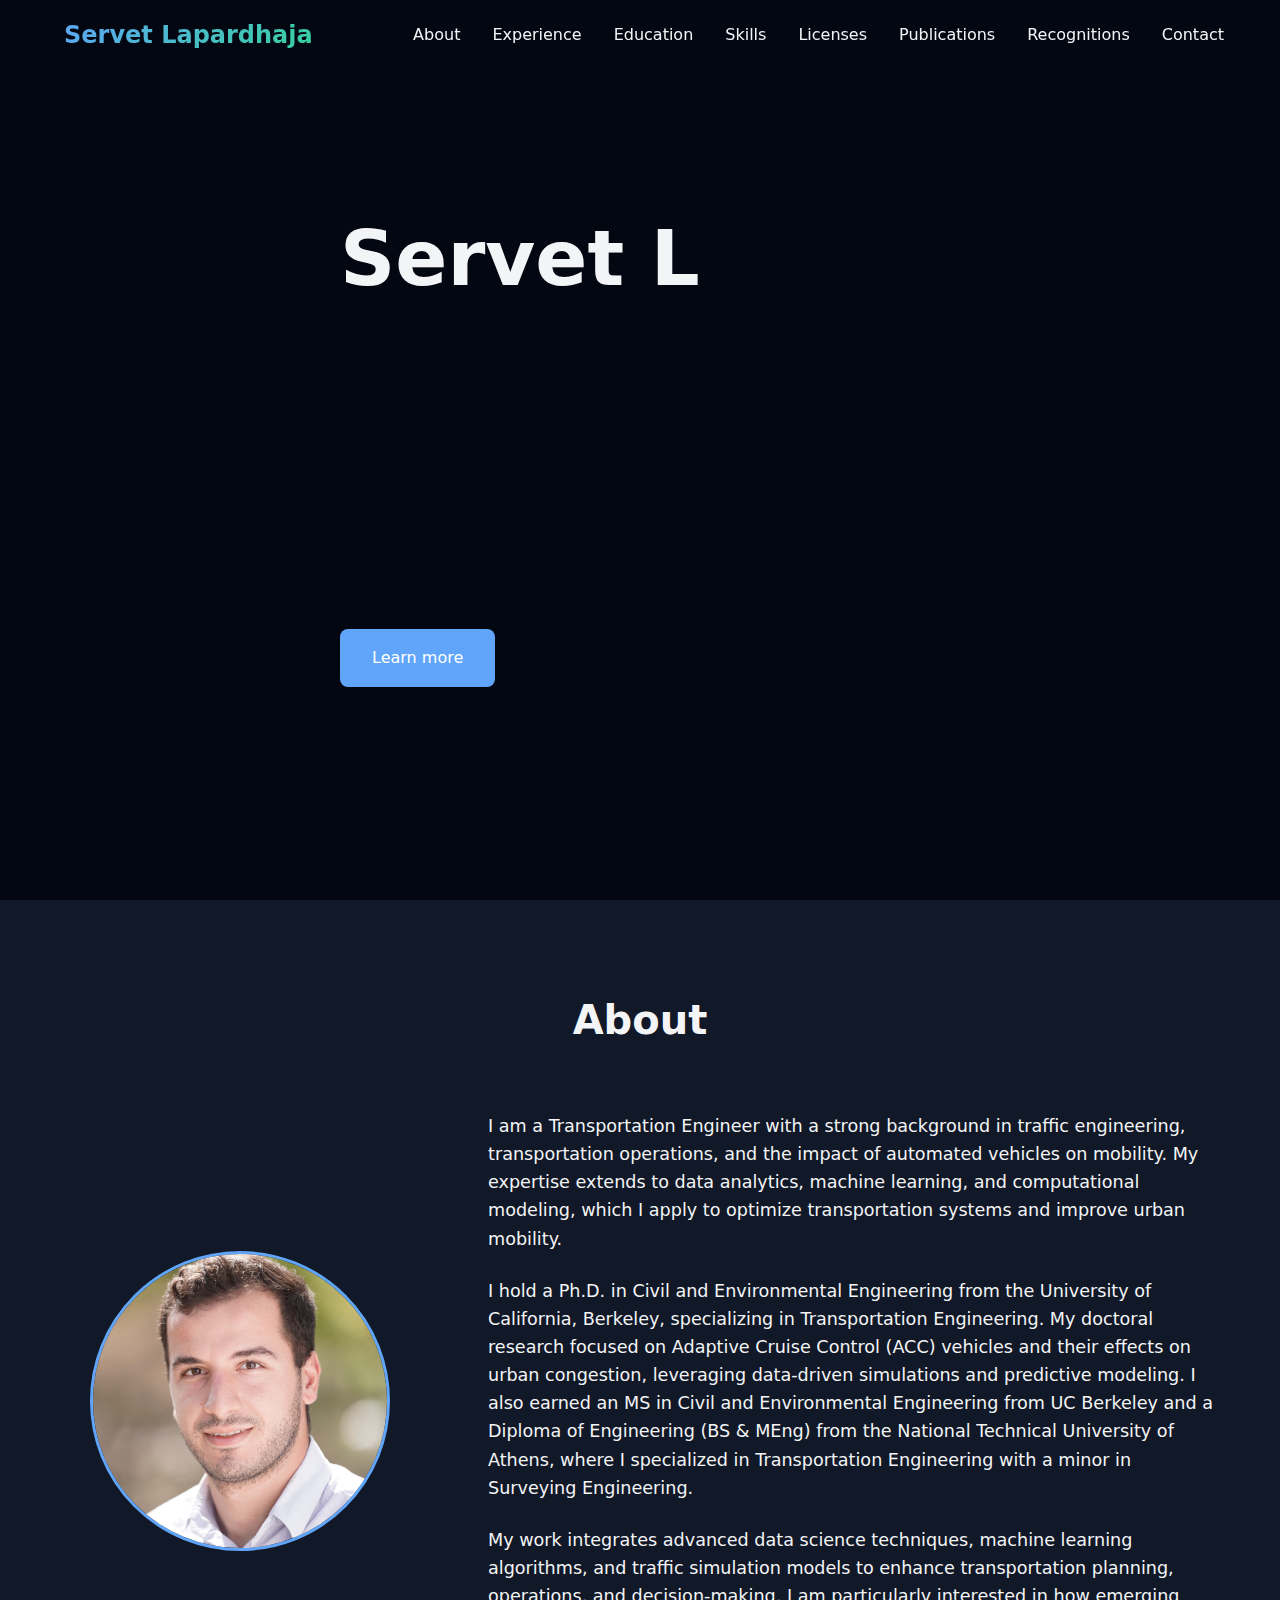
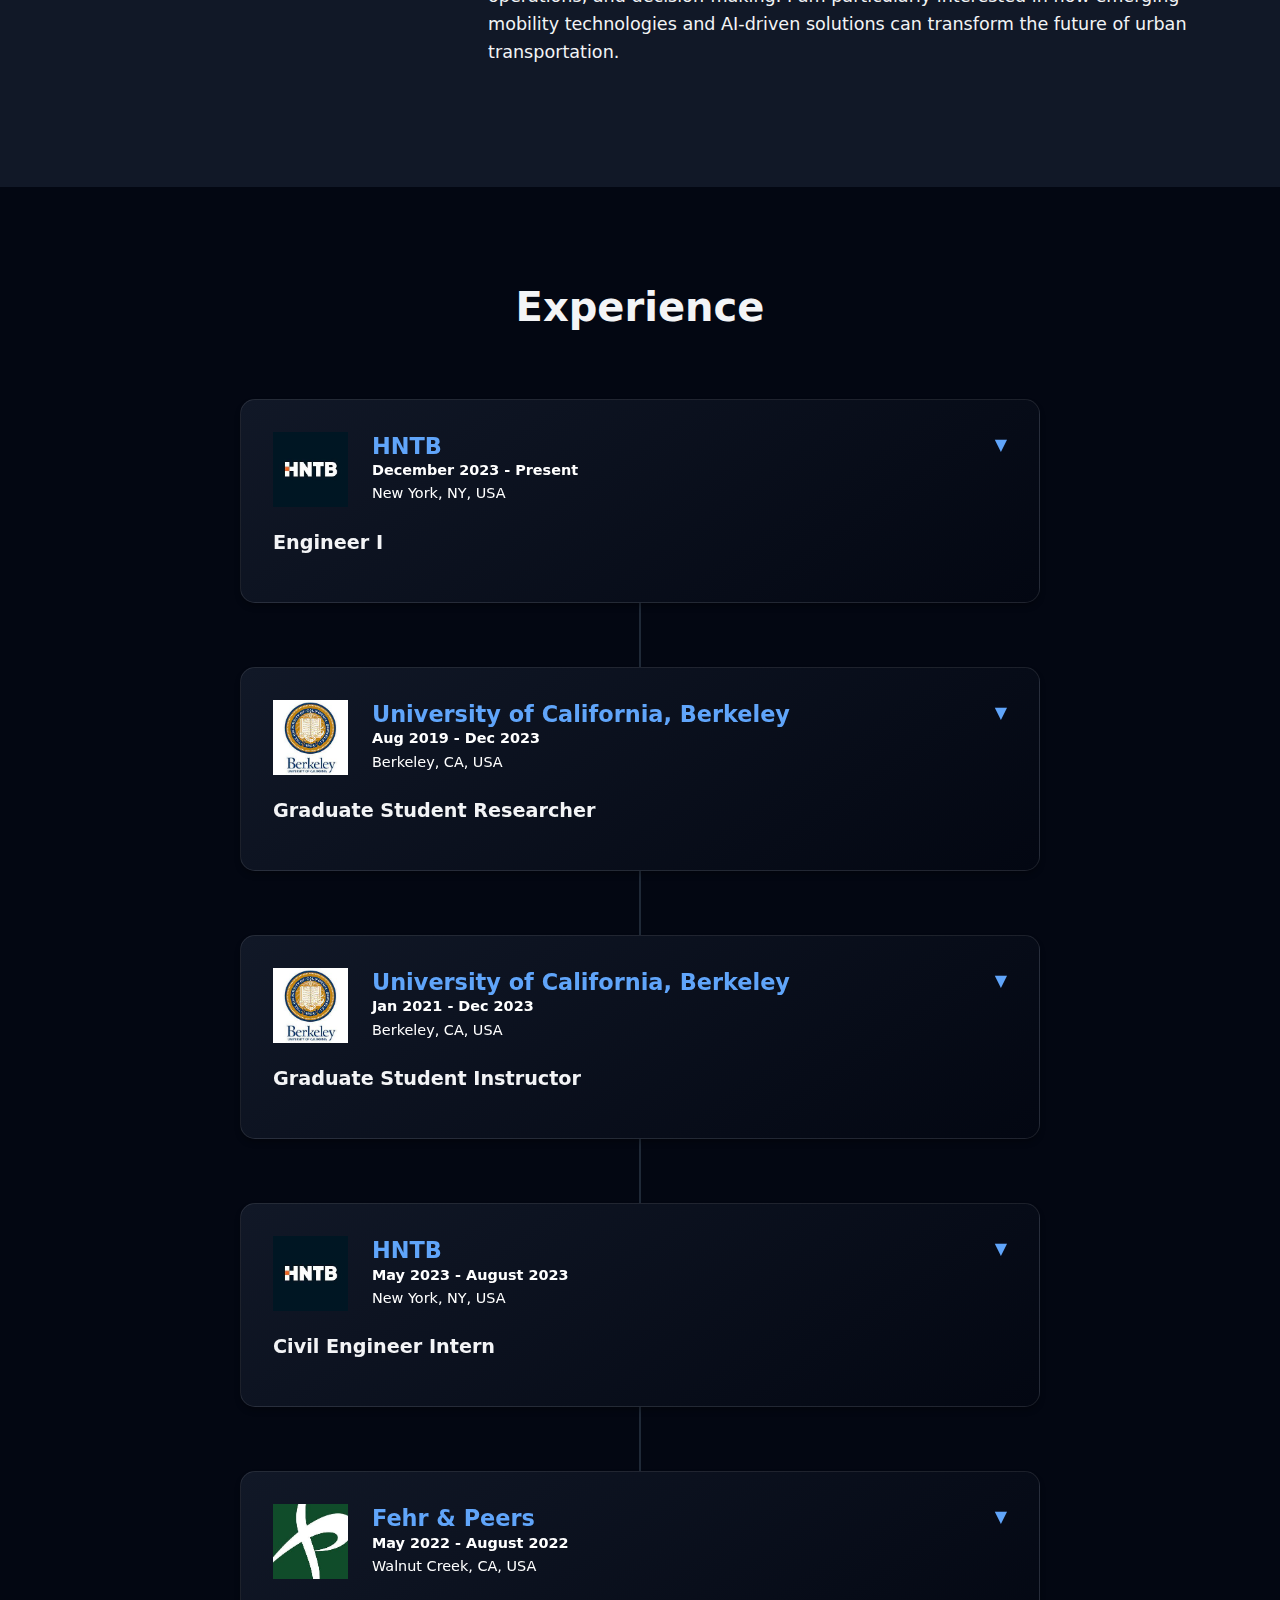
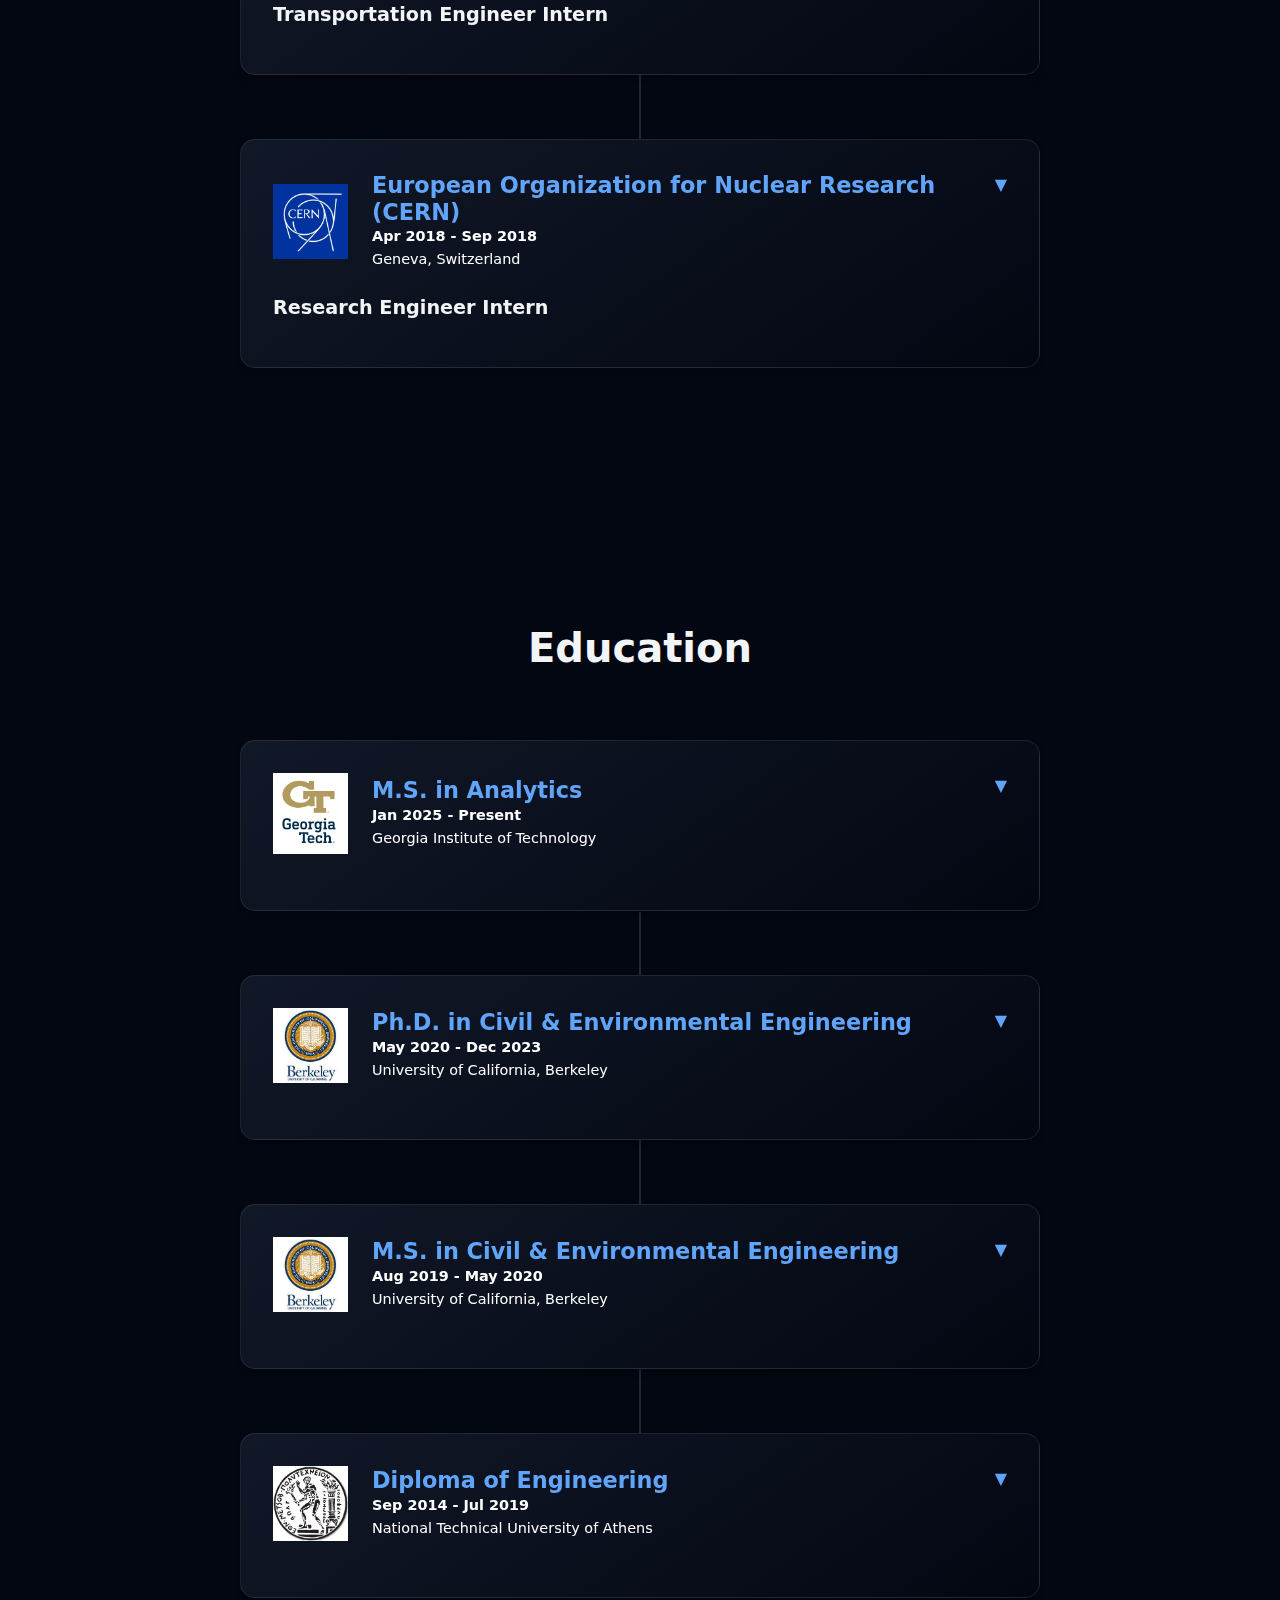
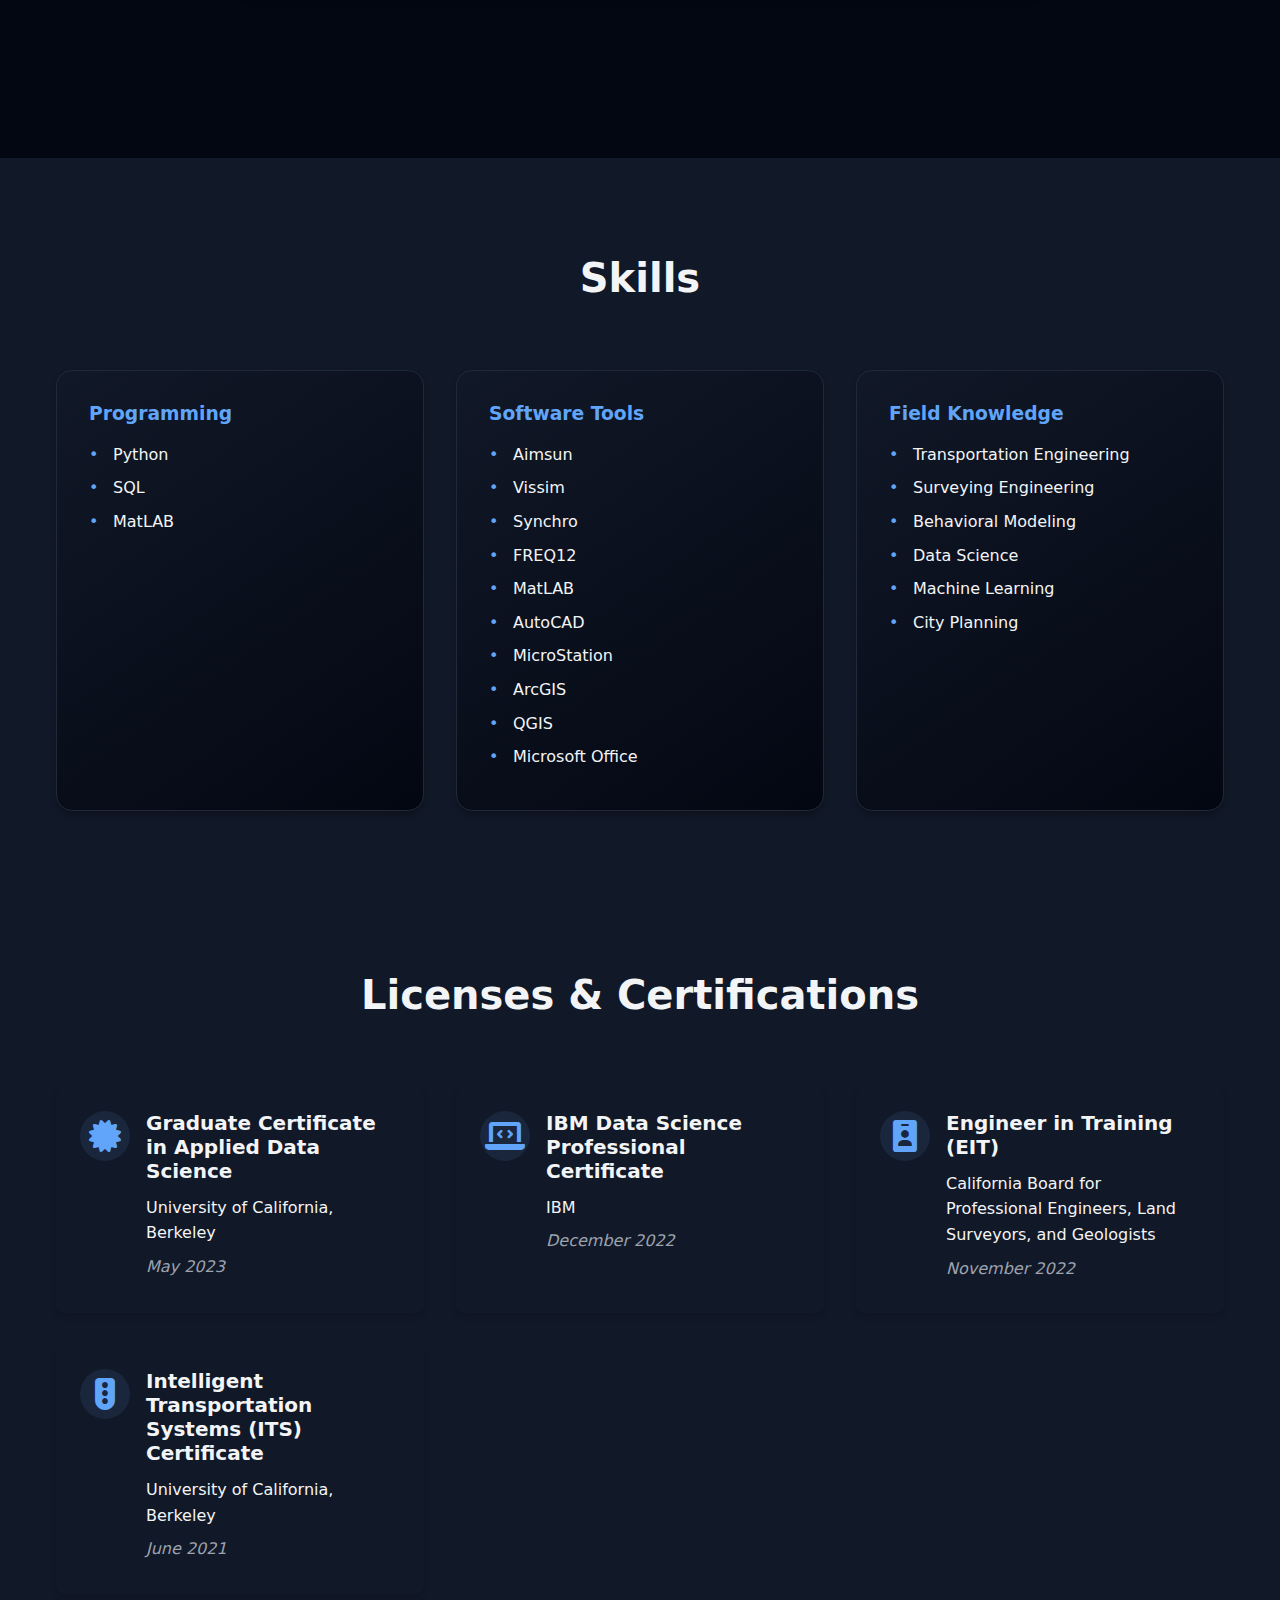
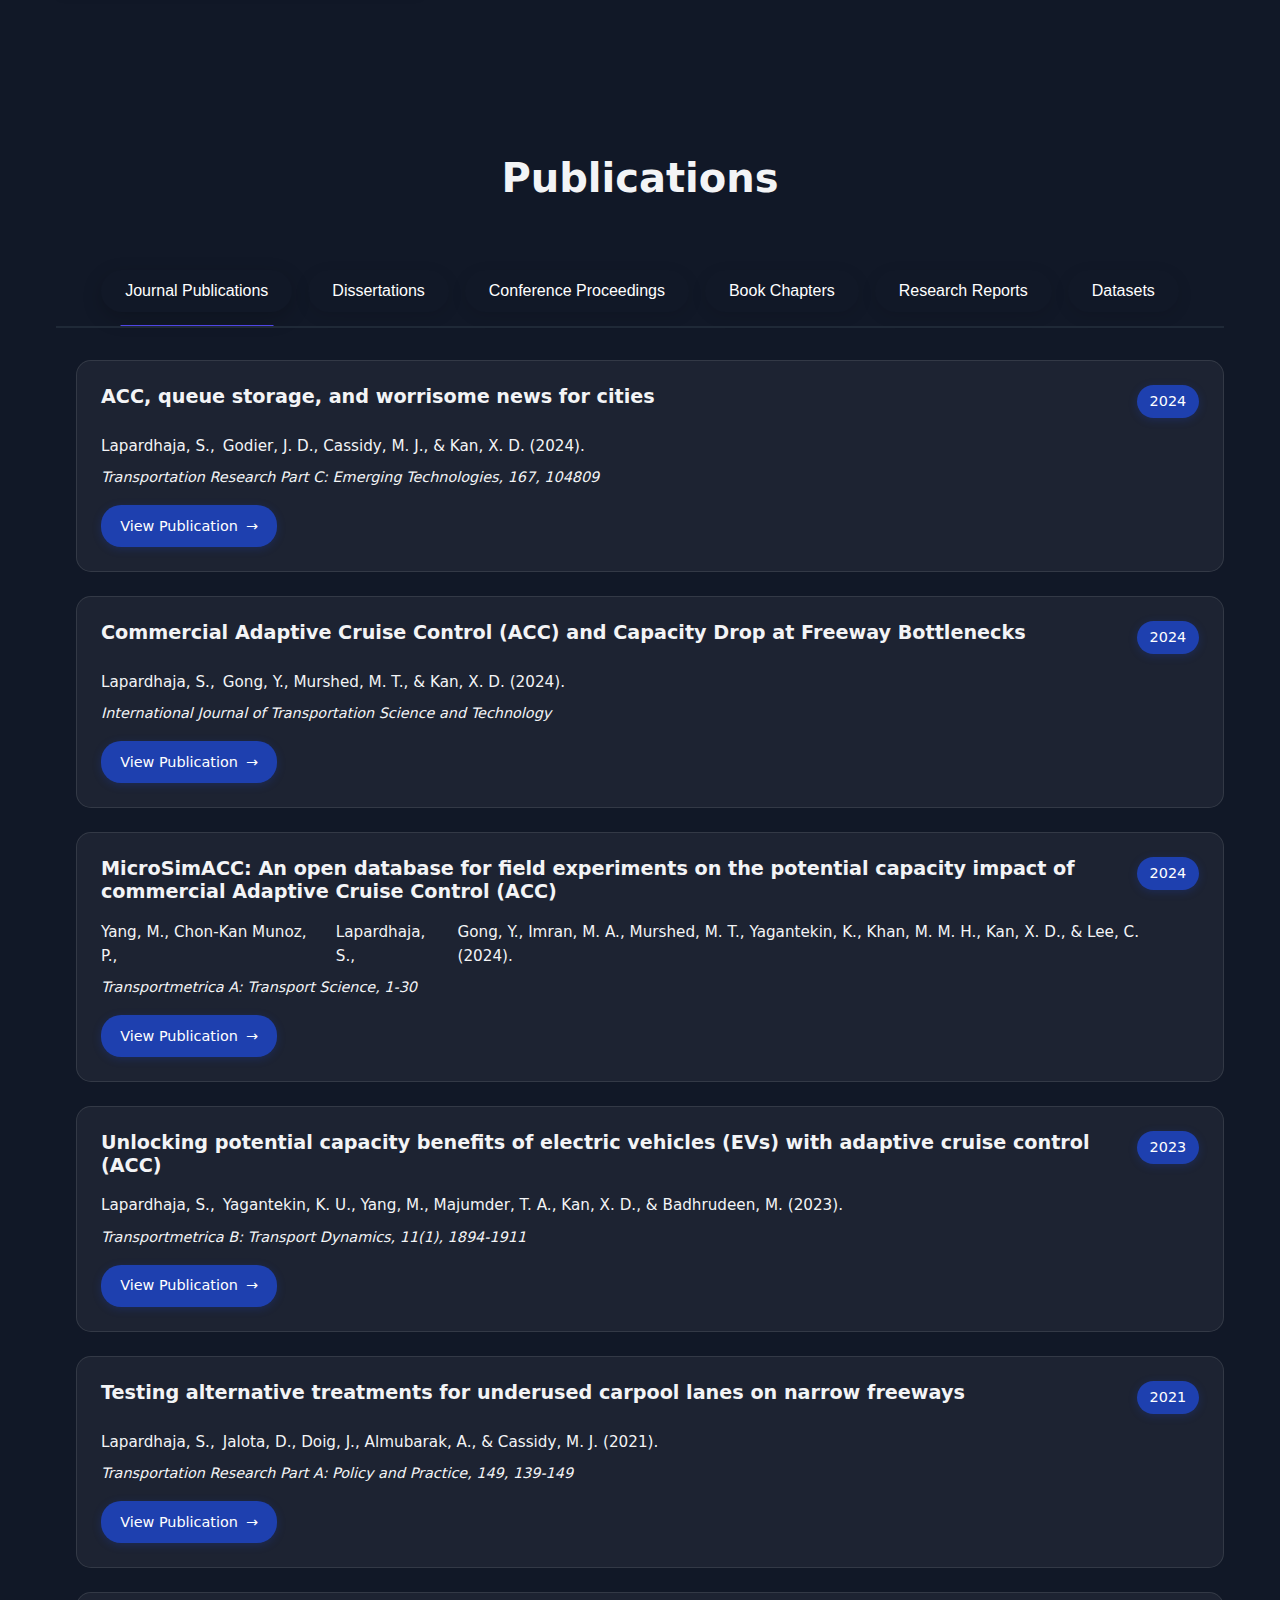
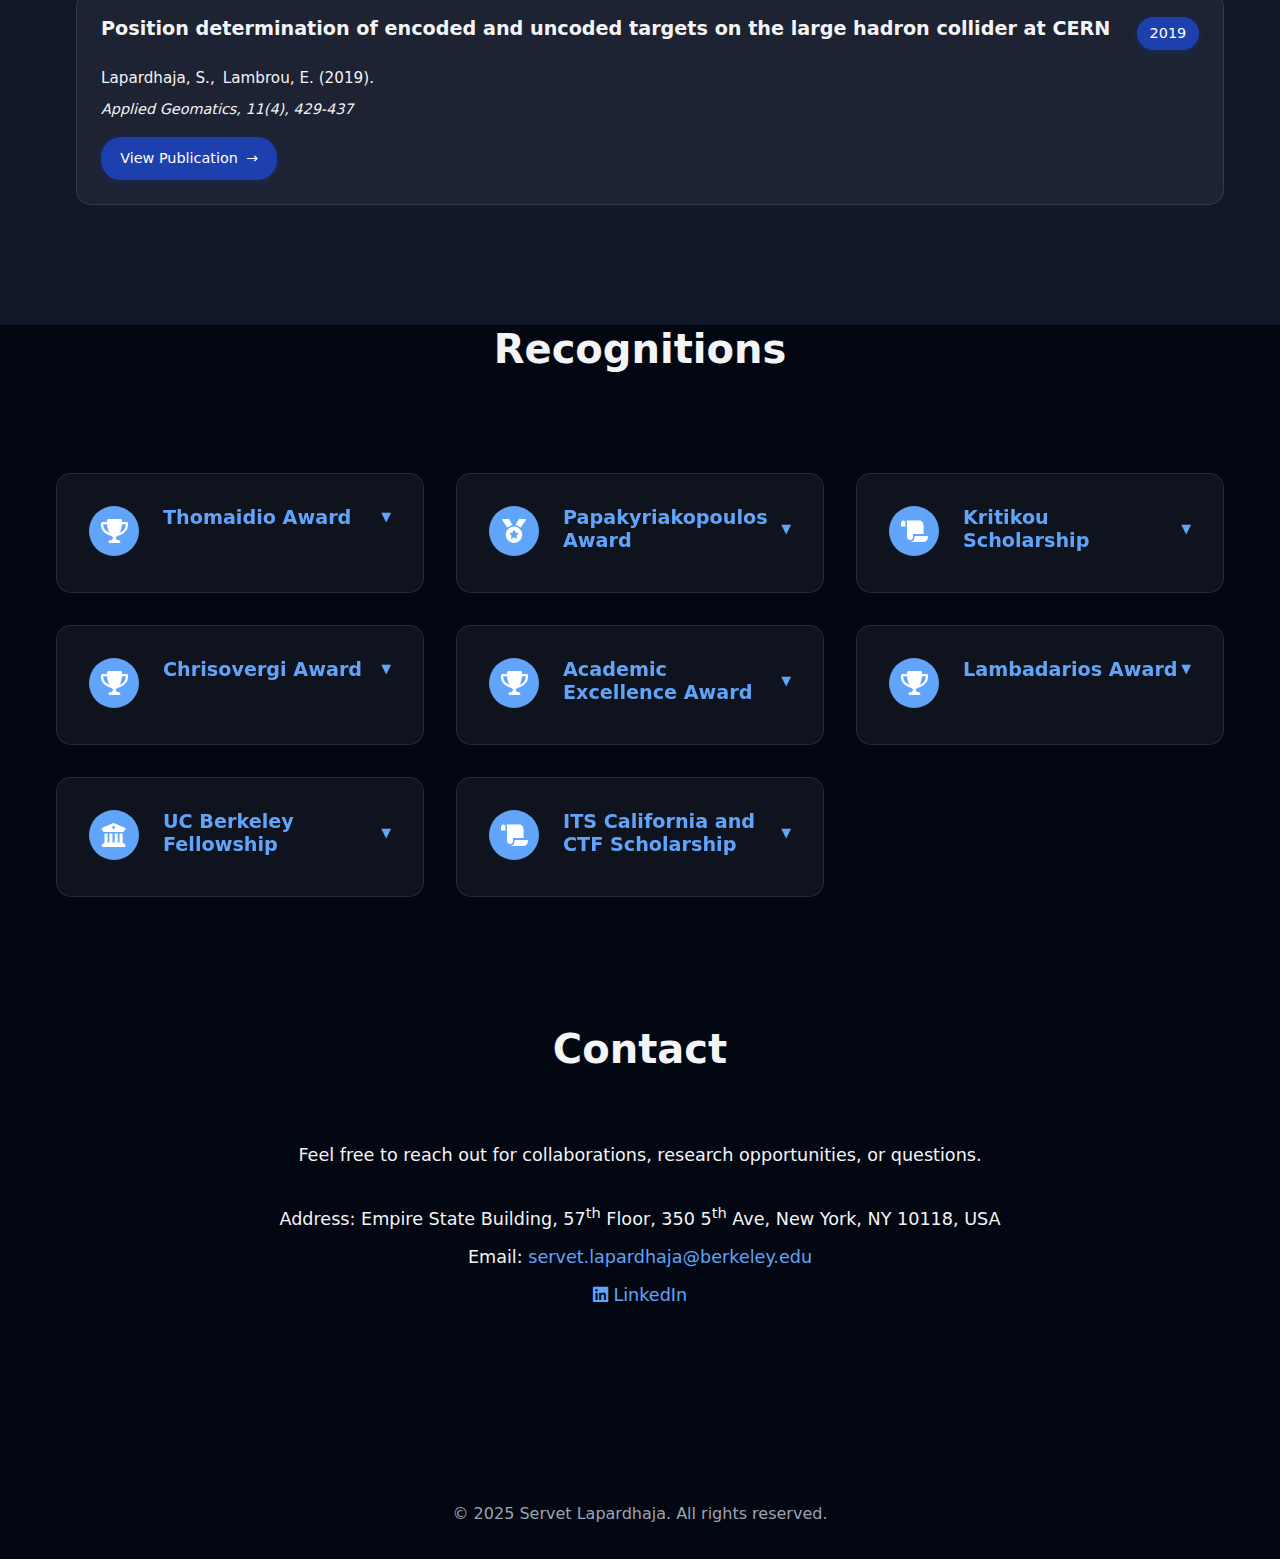
==== commit 9557f5b4: "Add files via upload" ====
--- a/index.html
+++ b/index.html
@@ -47,6 +47,7 @@
 		.author-name {
 			position: relative;
 			display: inline-block;
+			text-align: left;
 		}
 
 		.author-name::after {
@@ -62,6 +63,18 @@
 
 		.publication-item:hover .author-name::after {
 			width: 100%;
+		}
+
+		/* Mobile styles for publications */
+		@media (max-width: 768px) {
+			.author-name {
+				display: inline;
+				text-align: left;
+			}
+			
+			p.authors {
+				text-align: left;
+			}
 		}
 
 		/* Mobile Sidebar Toggle Button Styles */
@@ -414,11 +427,11 @@
 					<div class="timeline-item">
 						<div class="timeline-content">
 							<div class="timeline-header">
-								<img src="images/berkeley-logo.jfif" alt="UC Berkeley Logo" class="company-logo">
+								<img src="images/georgia-tech-logo.png" alt="Georgia Tech Logo" class="company-logo">
 								<div>
-									<h3>Ph.D. in Civil & Environmental Engineering</h3>
-									<p class="timeline-date">May 2020 - Dec 2023</p>
-									<p class="timeline-location">University of California, Berkeley</p>
+									<h3>M.S. in Analytics</h3>
+									<p class="timeline-date">Jan 2025 - Present</p>
+									<p class="timeline-location">Georgia Institute of Technology</p>
 								</div>
 							</div>
 							<div class="details">
@@ -428,6 +441,23 @@
 									<li>Research interests: traffic engineering, transportation operations, operations of ACC Vehicles</li>
 									<li>Minors: Data Science, Machine Learning, City and Regional Planning</li>
 									<li>Published research in Transportation Research Part C and other leading journals</li>
+								</ul>
+							</div>
+						</div>
+					</div>
+					<div class="timeline-item">
+						<div class="timeline-content">
+							<div class="timeline-header">
+								<img src="images/berkeley-logo.jfif" alt="UC Berkeley Logo" class="company-logo">
+								<div>
+									<h3>Ph.D. in Civil & Environmental Engineering</h3>
+									<p class="timeline-date">May 2020 - Dec 2023</p>
+									<p class="timeline-location">University of California, Berkeley</p>
+								</div>
+							</div>
+							<div class="details">
+								<ul>
+									<li>Specilization: Computation Dana Analytics (Data Science & Machine Learning)</li>
 								</ul>
 							</div>
 						</div>
--- a/styles.css
+++ b/styles.css
@@ -585,6 +585,17 @@
     .section-title {
         font-size: 2rem;
     }
+
+    .publication-item {
+        text-align: left;
+    }
+    
+    .publication-item .authors,
+    .publication-item .journal,
+    .publication-item .conference {
+        text-align: left;
+        width: 100%;
+    }
 }
 
 /* Utility Classes */
@@ -723,6 +734,7 @@
     display: flex;
     align-items: center;
     gap: 0.5rem;
+    text-align: left;
 }
 
 .publication-item .authors .year {
@@ -801,11 +813,22 @@
     .publication-item .authors {
         flex-direction: column;
         align-items: flex-start;
-        gap: 0.5rem;
+        gap: 0.25rem;
+        text-align: left !important;
+        width: 100%;
+    }
+    
+    .publication-item .authors .author-name {
+        text-align: left !important;
+        display: inline;
     }
     
     .publication-item .authors .year {
         align-self: flex-start;
+    }
+    
+    p.authors {
+        text-align: left !important;
     }
 }
 
@@ -1074,6 +1097,7 @@
     display: flex;
     align-items: center;
     gap: 0.5rem;
+    text-align: left;
 }
 
 .publication-item .authors .year {
